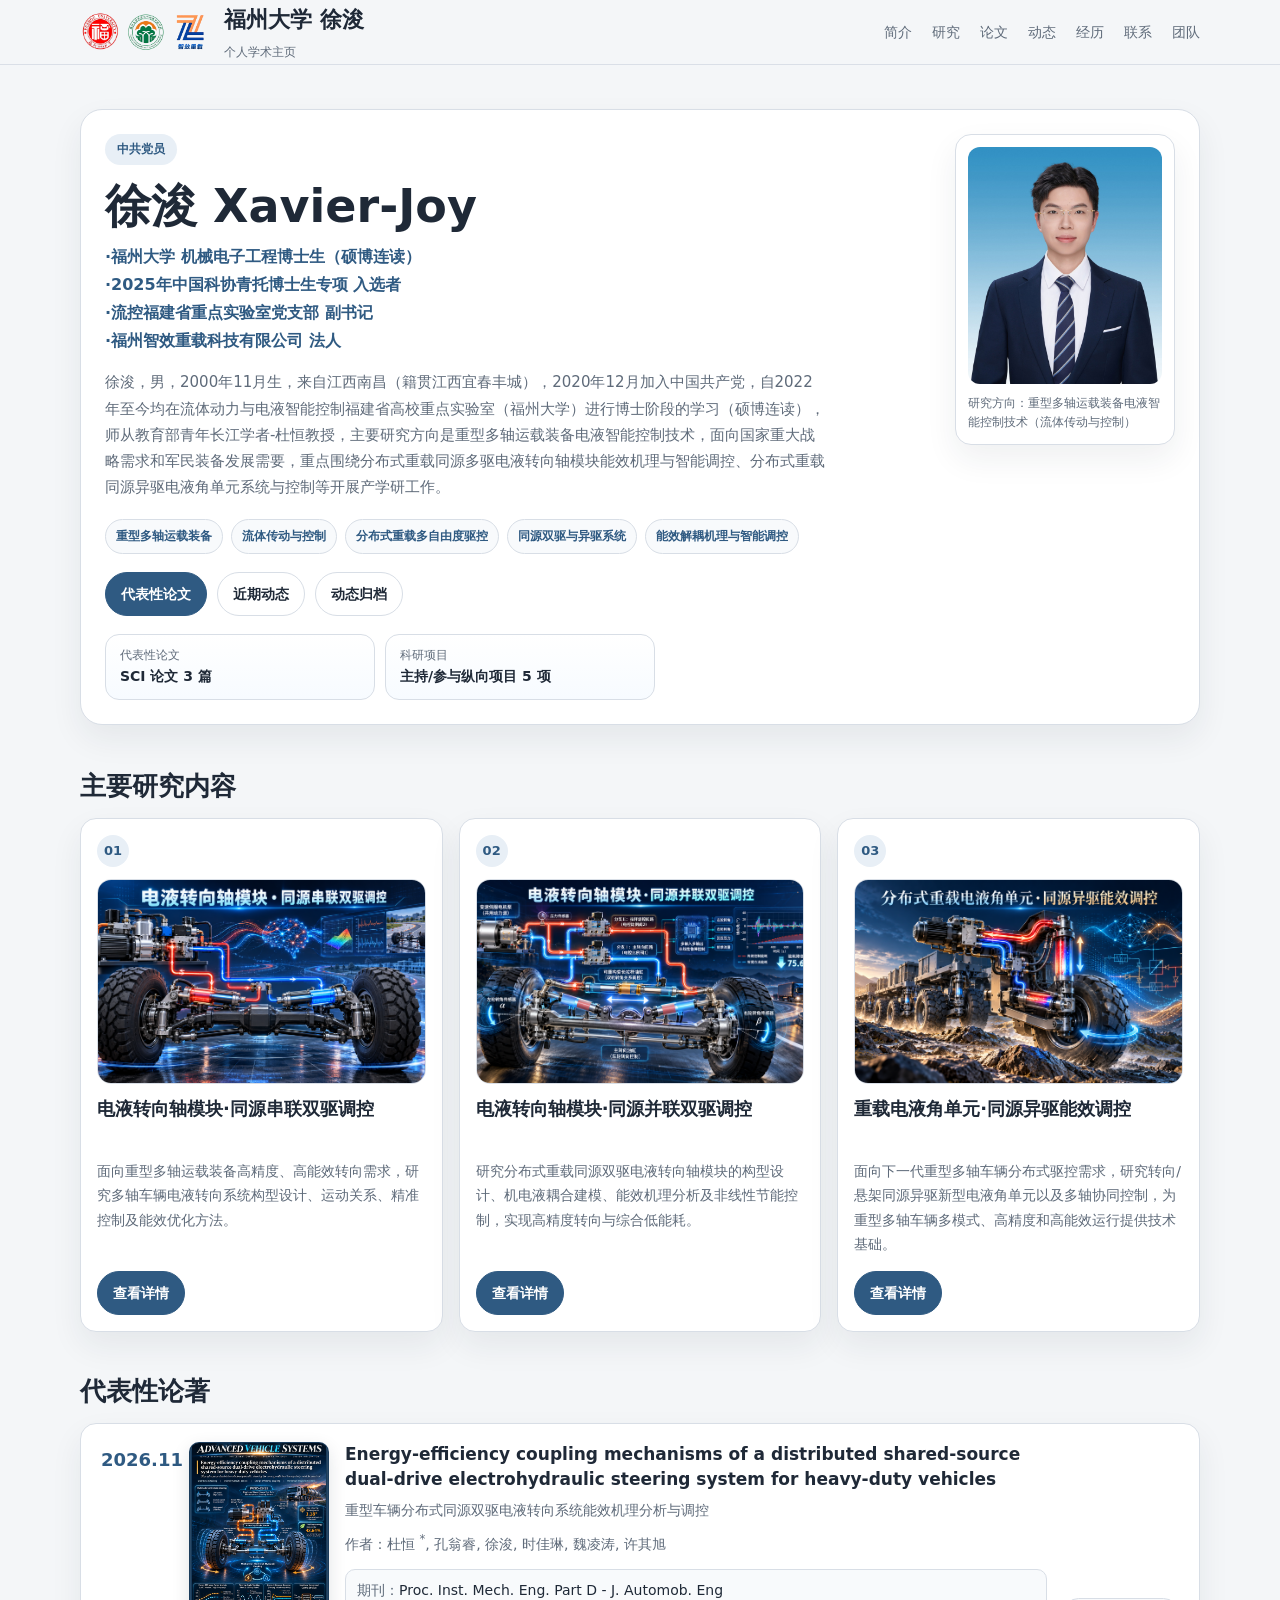
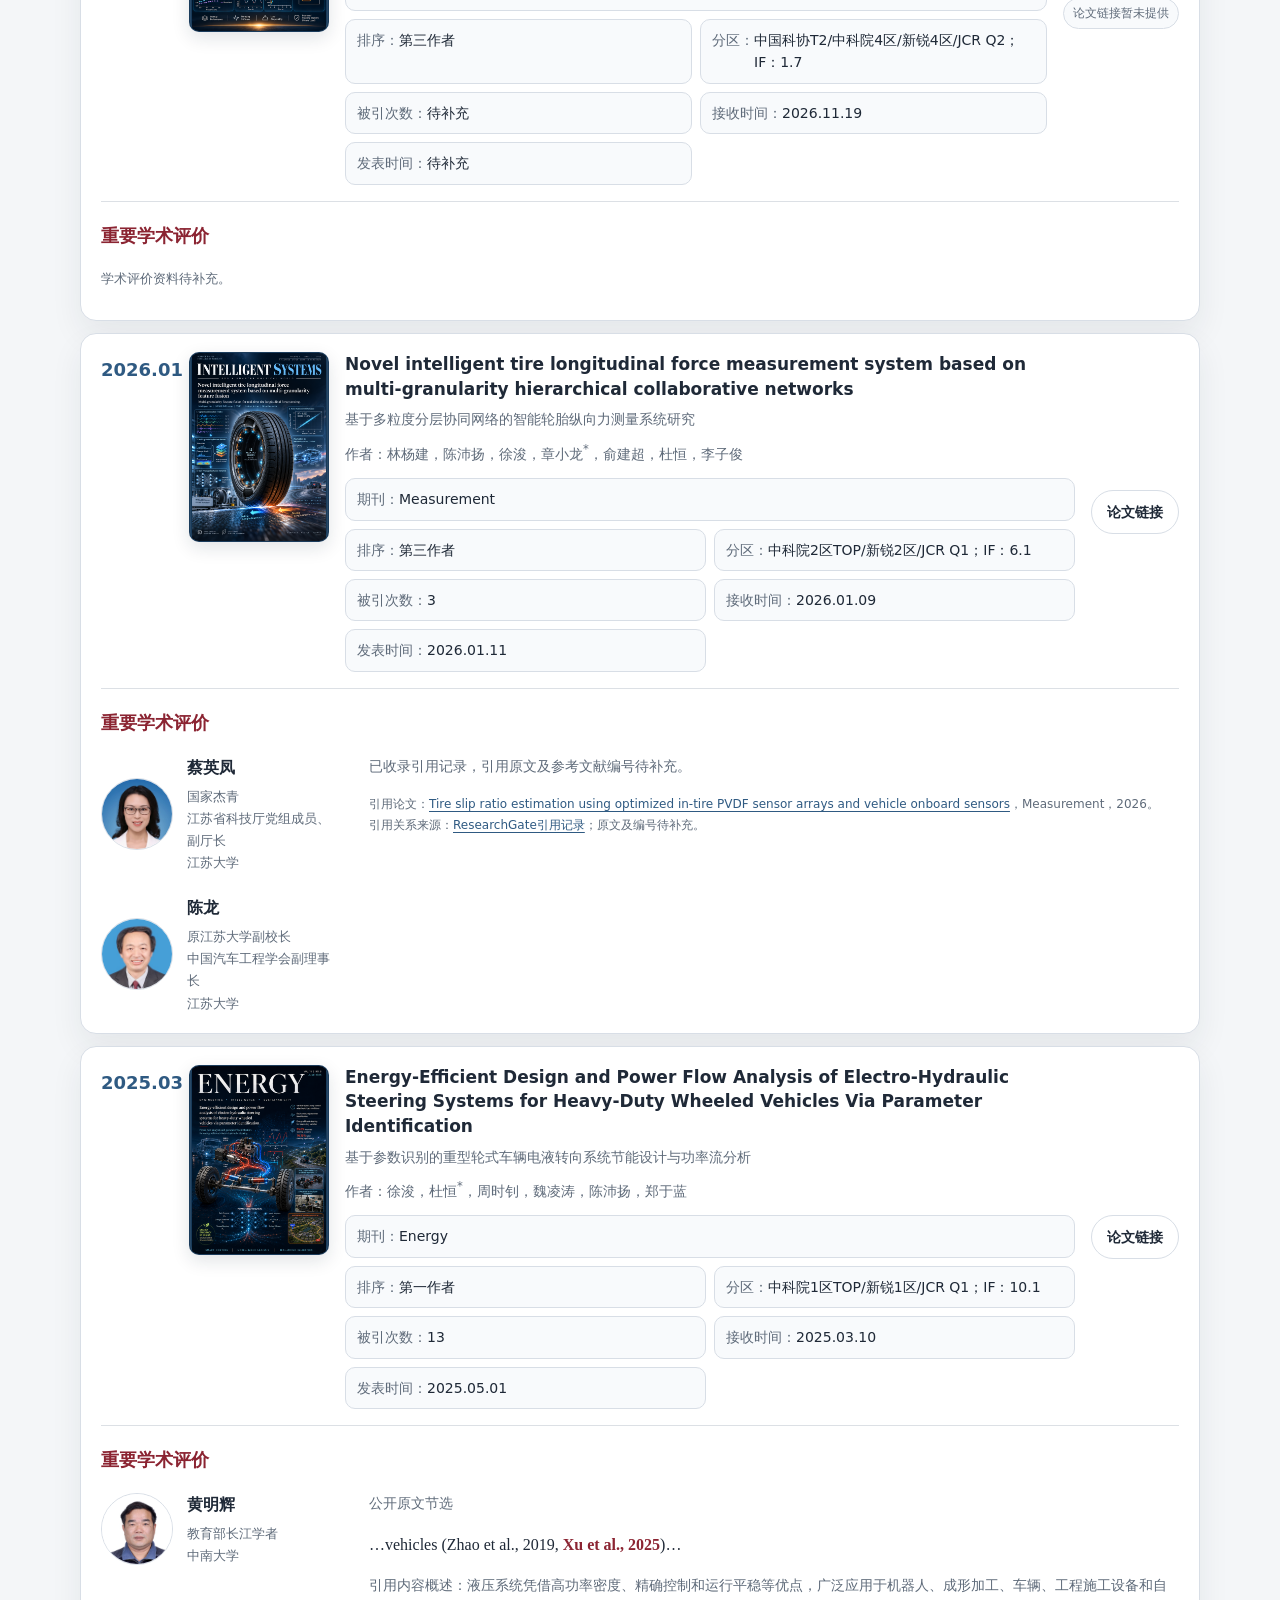
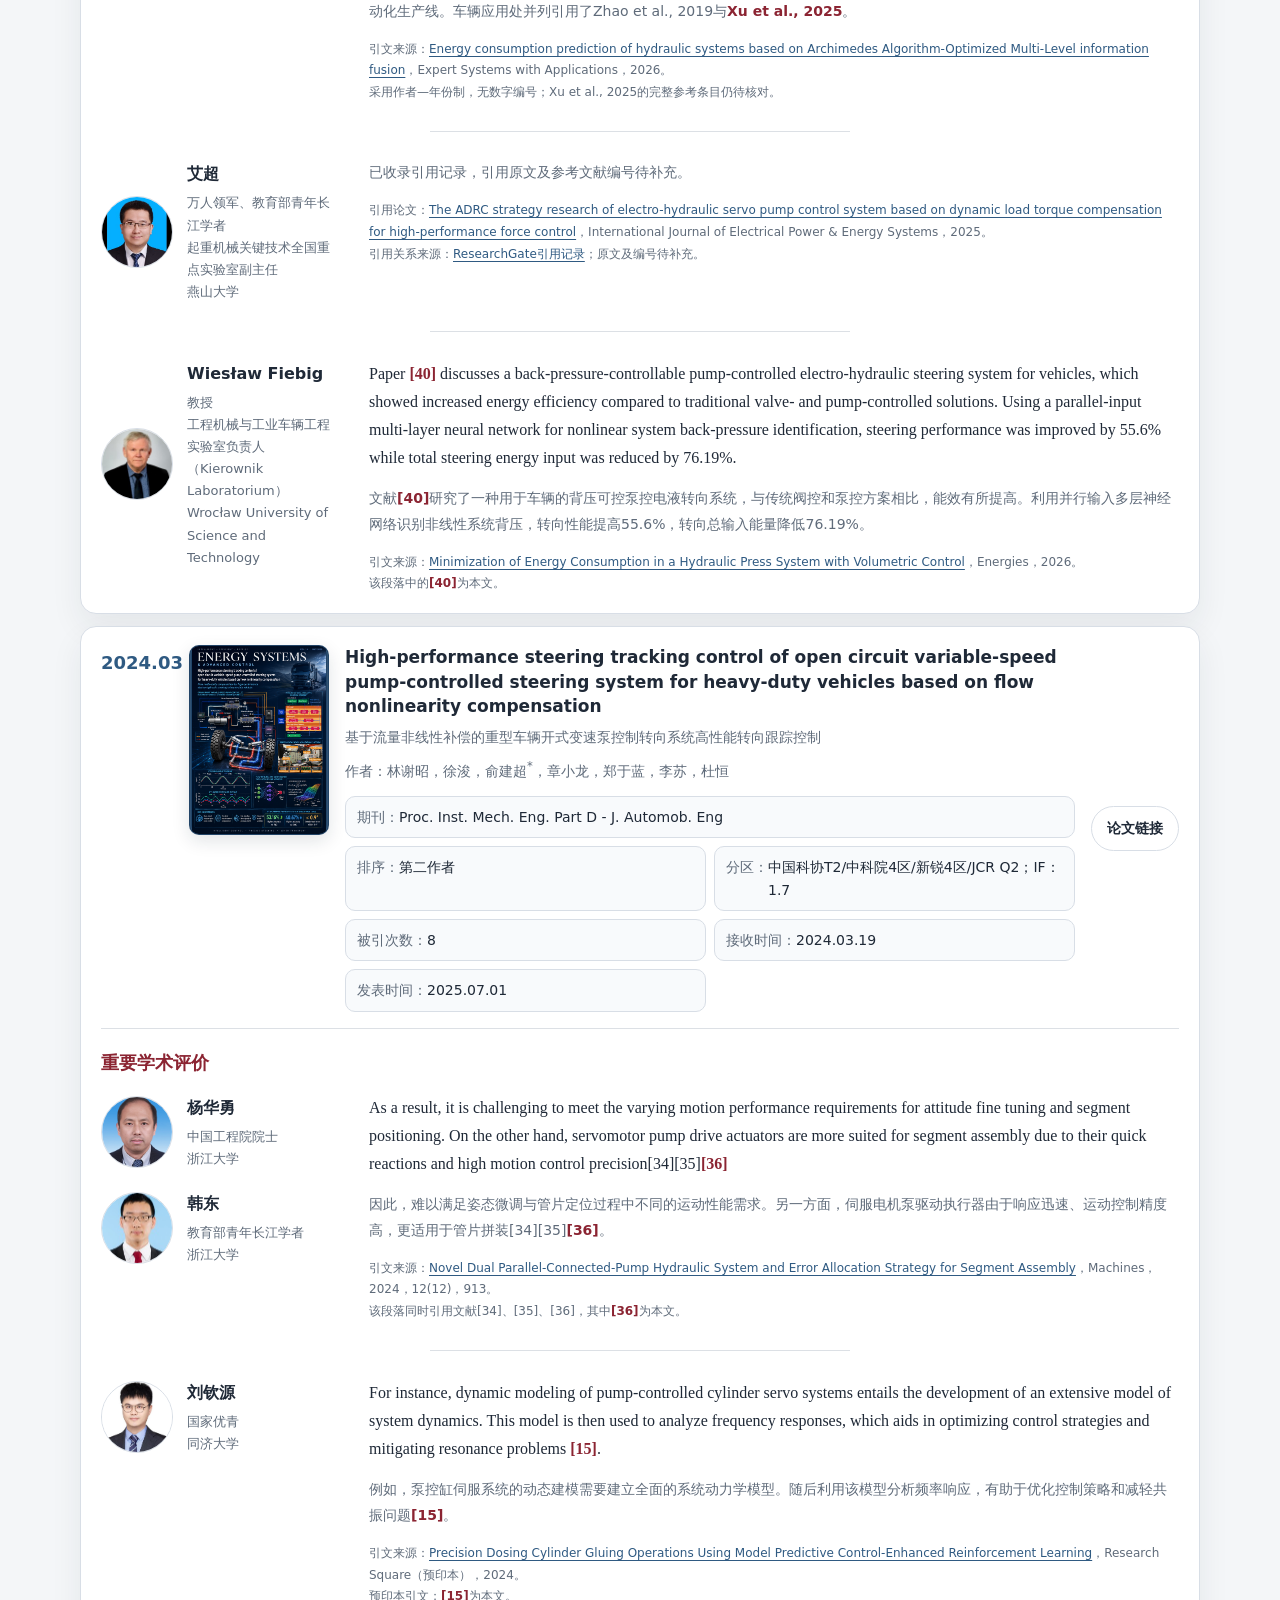
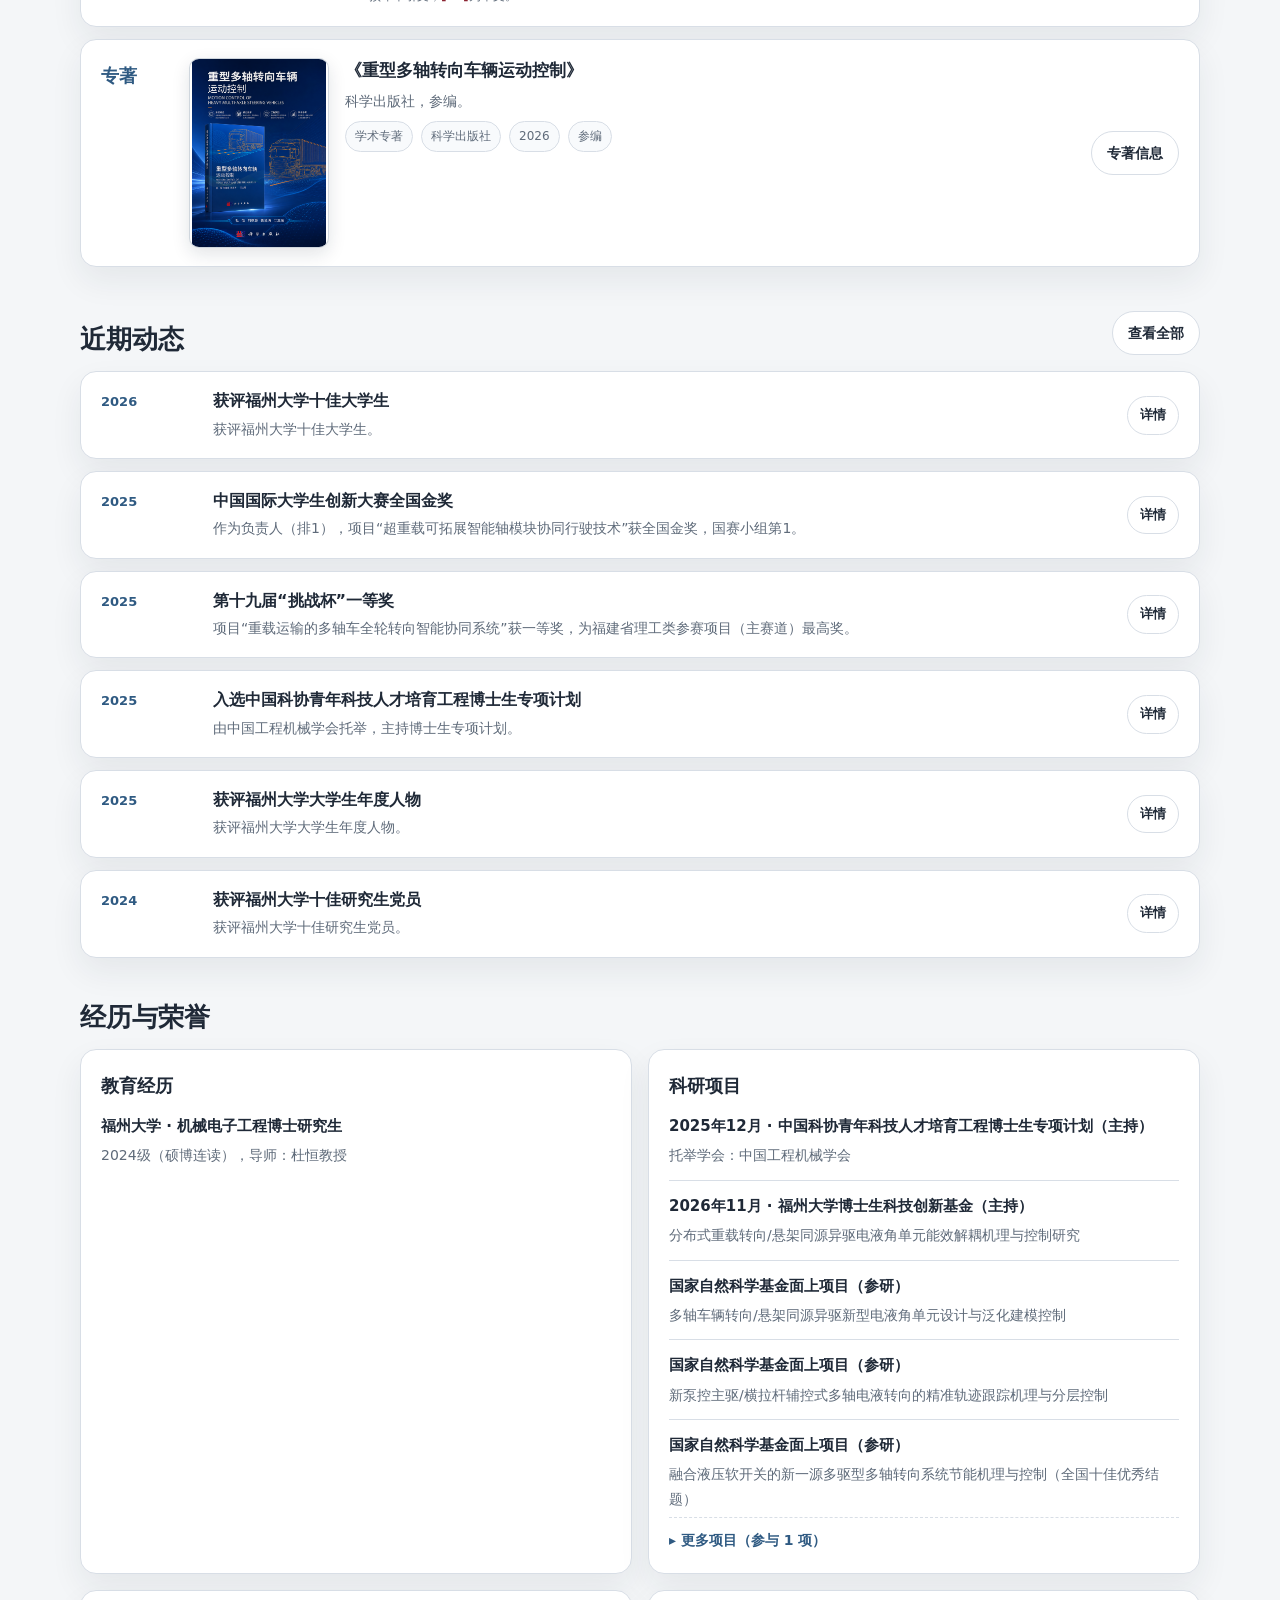
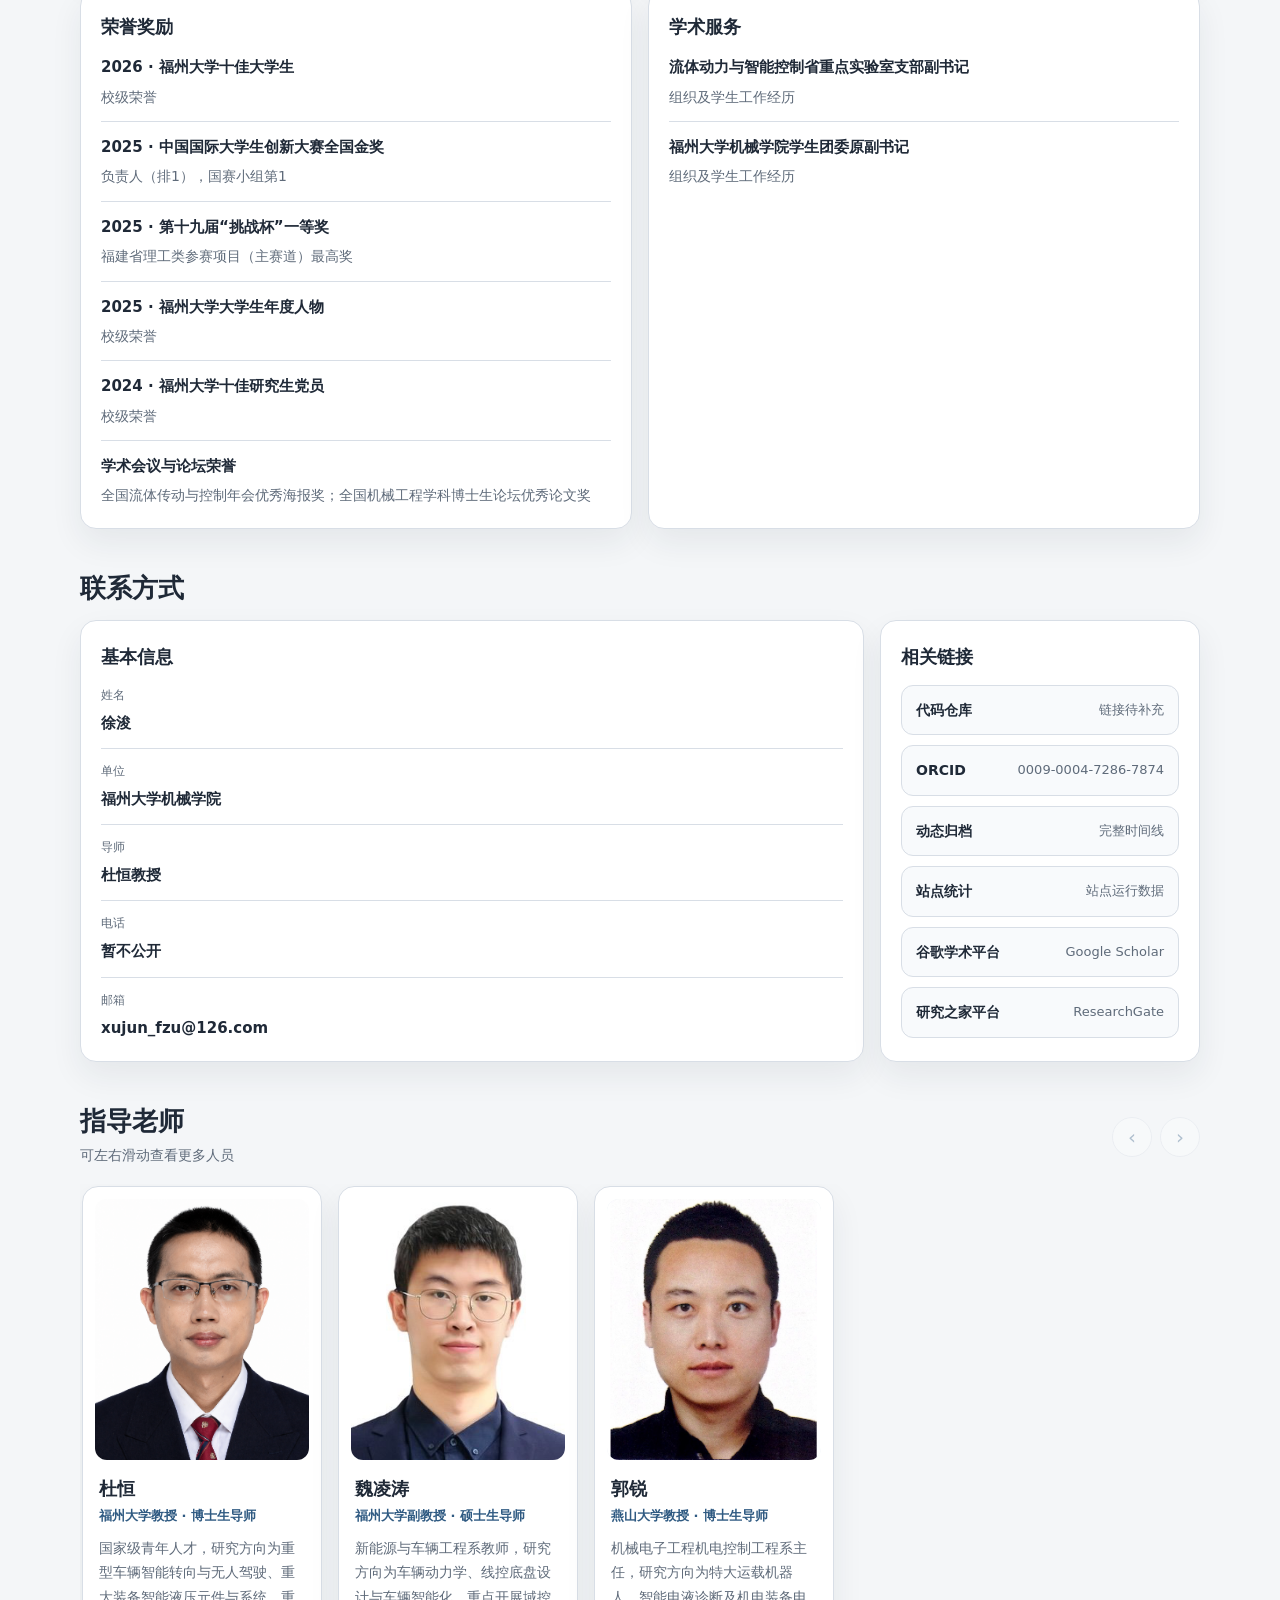
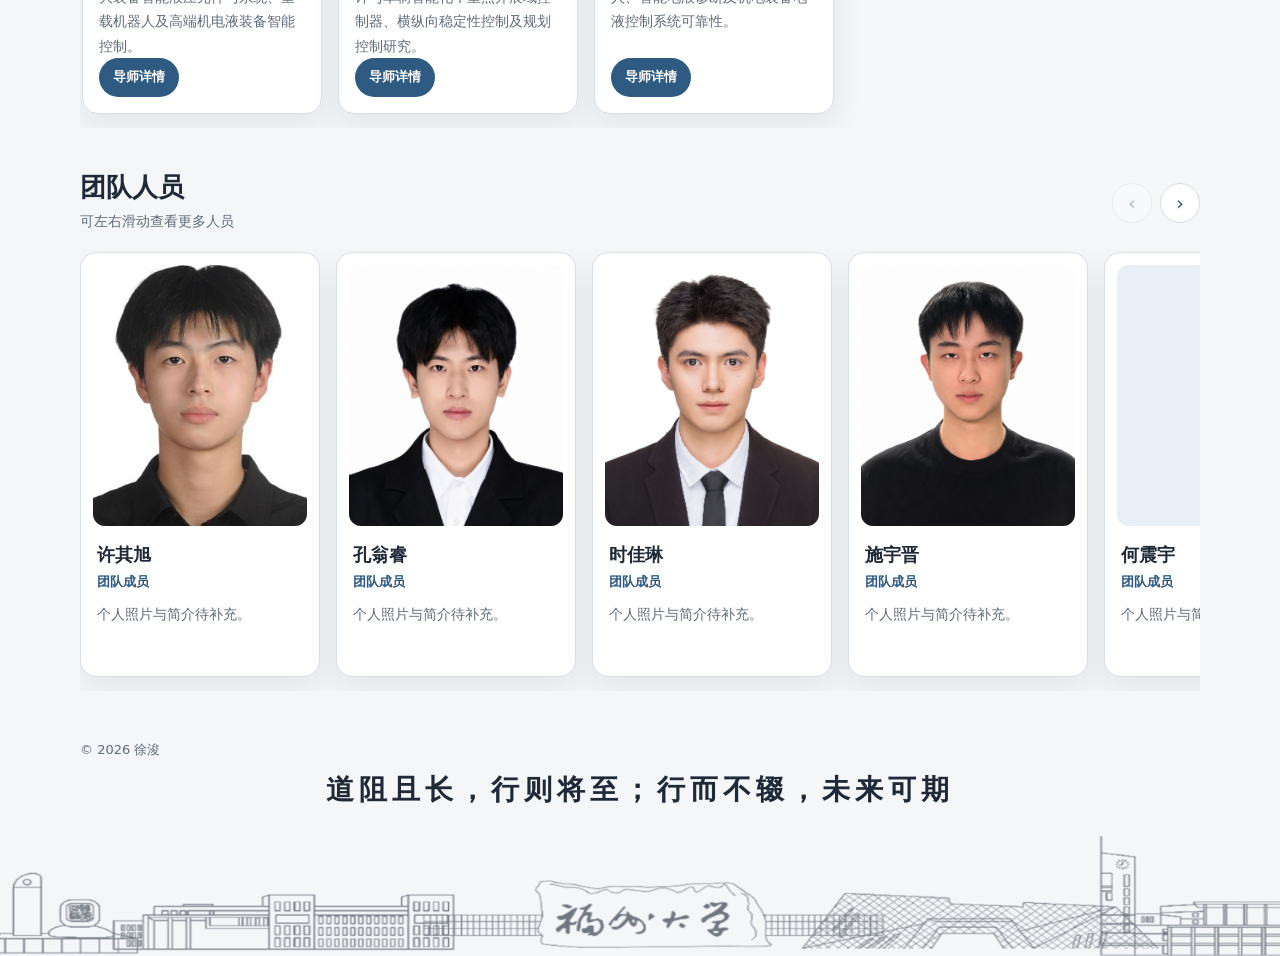
==== index.html @ 749a2feb "Add academic evaluations from selected citation workbook to publications" ====
<!DOCTYPE html>
<html lang="zh-CN">
<head>
    <meta charset="UTF-8">
    <meta name="viewport" content="width=device-width, initial-scale=1.0">
    <title>福州大学 徐浚 | 个人学术主页</title>
    <meta name="description" content="徐浚，福州大学机械学院机械电子工程专业2024级博士研究生，主要研究重型多轴运载装备电液智能控制技术。">
    <meta name="author" content="徐浚">
    <link rel="icon" href="favicon.svg" type="image/svg+xml">
    <link rel="preload" as="image" href="personal_data/portrait-20261029.jpg" type="image/jpeg">
    <style>
        :root {
            --bg: #f4f6f8;
            --surface: #ffffff;
            --surface-soft: #f8fafc;
            --ink: #1f2937;
            --muted: #5f6b7a;
            --line: #d8dee6;
            --accent: #2f5a82;
            --accent-soft: #e8eff6;
            --shadow: 0 14px 32px rgba(23, 38, 54, 0.07);
            --radius: 16px;
            --container: 1120px;
        }

        * {
            box-sizing: border-box;
        }

        html {
            scroll-behavior: smooth;
        }

        body {
            margin: 0;
            background: var(--bg);
            color: var(--ink);
            font-family: "Noto Sans SC", "PingFang SC", "Microsoft YaHei", system-ui, sans-serif;
            line-height: 1.75;
        }

        a {
            color: inherit;
            text-decoration: none;
        }

        img {
            display: block;
            max-width: 100%;
        }

        .container {
            width: min(var(--container), calc(100% - 40px));
            margin: 0 auto;
        }

        .site-header {
            position: sticky;
            top: 0;
            z-index: 20;
            background: rgba(244, 246, 248, 0.94);
            border-bottom: 1px solid rgba(216, 222, 230, 0.95);
            backdrop-filter: blur(10px);
        }

        .site-header-inner {
            display: flex;
            align-items: center;
            justify-content: space-between;
            gap: 16px;
            min-height: 64px;
        }

        .brand {
            display: flex;
            align-items: center;
            gap: 12px;
            flex-shrink: 0;
            min-width: 0;
        }

        .brand-logos {
            display: flex;
            align-items: center;
            gap: 6px;
            flex: 0 0 auto;
        }

        .brand-logo {
            width: 40px;
            height: 40px;
            object-fit: contain;
            flex: 0 0 auto;
            background: transparent;
        }

        .brand-logo-fzu {
            transform: scale(1.04);
        }

        .brand-logo-institute {
            transform: scale(1);
        }

        .brand-logo-zhixiao {
            transform: scale(1.045);
        }

        .brand-copy {
            display: flex;
            flex-direction: column;
            gap: 2px;
        }

        .brand-title {
            font-size: 22px;
            font-weight: 700;
            white-space: nowrap;
        }

        .brand-subtitle {
            font-size: 12px;
            color: var(--muted);
        }

        .nav {
            display: flex;
            align-items: center;
            gap: 20px;
            color: var(--muted);
            font-size: 14px;
        }

        .nav a {
            position: relative;
            padding: 6px 0;
        }

        .nav a::after {
            content: "";
            position: absolute;
            left: 0;
            right: 0;
            bottom: 0;
            height: 2px;
            background: var(--accent);
            transform: scaleX(0);
            transform-origin: left center;
            transition: transform 0.2s ease;
        }

        .nav a:hover,
        .nav a:focus-visible {
            color: var(--ink);
        }

        .nav a:hover::after,
        .nav a:focus-visible::after {
            transform: scaleX(1);
        }

        .nav-toggle {
            display: none;
            width: 40px;
            height: 40px;
            padding: 0;
            border: 1px solid var(--line);
            border-radius: 10px;
            background: var(--surface);
            cursor: pointer;
        }

        .nav-toggle span,
        .nav-toggle span::before,
        .nav-toggle span::after {
            display: block;
            width: 18px;
            height: 2px;
            margin: 0 auto;
            background: var(--accent);
            border-radius: 999px;
            content: "";
        }

        .nav-toggle span::before {
            transform: translateY(-6px);
        }

        .nav-toggle span::after {
            transform: translateY(4px);
        }

        .hero {
            padding: 44px 0 24px;
        }

        .hero-panel {
            display: grid;
            grid-template-columns: minmax(0, 1.55fr) 220px;
            gap: 20px;
            padding: 24px;
            background: var(--surface);
            border: 1px solid var(--line);
            border-radius: 22px;
            box-shadow: var(--shadow);
            align-items: start;
        }

        .hero-copy {
            min-width: 0;
        }

        .eyebrow {
            display: inline-flex;
            align-items: center;
            padding: 5px 12px;
            border-radius: 999px;
            background: var(--accent-soft);
            color: var(--accent);
            font-size: 12px;
            font-weight: 700;
            margin-bottom: 14px;
        }

        .hero h1 {
            margin: 0 0 10px;
            font-size: clamp(30px, 4.4vw, 46px);
            line-height: 1.18;
        }

        .hero-role {
            margin: 0 0 14px;
            color: var(--accent);
            font-size: 16px;
            font-weight: 600;
        }

        .hero-summary {
            margin: 0 0 18px;
            max-width: 720px;
            color: var(--muted);
            font-size: 15px;
        }

        .hero-tags {
            display: flex;
            flex-wrap: wrap;
            gap: 8px;
            margin-bottom: 18px;
        }

        .tag {
            display: inline-flex;
            align-items: center;
            padding: 6px 10px;
            border-radius: 999px;
            background: var(--surface-soft);
            border: 1px solid var(--line);
            color: var(--accent);
            font-size: 12px;
            font-weight: 600;
        }

        .hero-actions {
            display: flex;
            flex-wrap: wrap;
            gap: 10px;
        }

        .hero-facts {
            display: grid;
            grid-template-columns: repeat(3, minmax(0, 1fr));
            gap: 10px;
            margin-top: 18px;
        }

        .hero-fact {
            padding: 12px 14px;
            border-radius: 14px;
            border: 1px solid var(--line);
            background: linear-gradient(180deg, #ffffff, #f7fbff);
        }

        .hero-fact-label {
            color: var(--muted);
            font-size: 12px;
            line-height: 1.35;
        }

        .hero-fact-value {
            margin-top: 4px;
            color: var(--ink);
            font-size: 14px;
            font-weight: 700;
            line-height: 1.4;
        }

        .button {
            display: inline-flex;
            align-items: center;
            justify-content: center;
            min-height: 40px;
            padding: 9px 15px;
            border-radius: 999px;
            border: 1px solid var(--line);
            background: var(--surface);
            font-size: 14px;
            font-weight: 700;
            transition: 0.2s ease;
        }

        .button:hover,
        .button:focus-visible {
            transform: translateY(-1px);
            border-color: #b9c8d6;
        }

        .button-primary {
            background: var(--accent);
            border-color: var(--accent);
            color: #ffffff;
        }

        .button-primary:hover,
        .button-primary:focus-visible {
            background: #274d70;
            border-color: #274d70;
        }

        .hero-side {
            display: grid;
            gap: 12px;
            align-content: start;
            justify-items: stretch;
            max-width: 240px;
        }

        .portrait-card,
        .fact-card,
        .section-card,
        .pub-item,
        .news-item,
        .split-card,
        .contact-card {
            background: var(--surface);
            border: 1px solid var(--line);
            border-radius: var(--radius);
            box-shadow: var(--shadow);
        }

        .portrait-card {
            width: 100%;
            padding: 12px;
            justify-self: stretch;
        }

        .portrait-frame {
            overflow: hidden;
            border-radius: 12px;
            aspect-ratio: 1 / 1.22;
            background: #dee5ec;
        }

        .portrait-frame img {
            width: 100%;
            height: 100%;
            object-fit: cover;
        }

        .portrait-note {
            padding-top: 10px;
            color: var(--muted);
            font-size: 12px;
            line-height: 1.6;
        }

        section {
            padding: 22px 0;
            scroll-margin-top: 78px;
        }

        .section-head {
            display: flex;
            align-items: end;
            justify-content: space-between;
            gap: 16px;
            margin-bottom: 16px;
        }

        .section-title {
            margin: 0;
            font-size: 26px;
            line-height: 1.2;
        }

        .section-desc {
            margin: 0;
            max-width: 760px;
            color: var(--muted);
            font-size: 14px;
        }

        .research-grid {
            display: grid;
            grid-template-columns: repeat(3, minmax(0, 1fr));
            gap: 16px;
        }

        .section-card {
            display: grid;
            grid-template-rows: 32px auto auto 1fr auto;
            align-content: start;
            gap: 12px;
            padding: 16px;
        }

        .section-index {
            display: inline-flex;
            align-items: center;
            justify-content: center;
            width: 32px;
            height: 32px;
            margin-bottom: 0;
            border-radius: 999px;
            background: var(--accent-soft);
            color: var(--accent);
            font-size: 13px;
            font-weight: 700;
        }

        .section-visual {
            overflow: hidden;
            aspect-ratio: 16 / 10;
            border-radius: 14px;
            border: 1px solid var(--line);
            background: #dde8f1;
        }

        .section-visual img {
            width: 100%;
            height: 100%;
            object-fit: cover;
        }

        .section-card h3 {
            min-height: 2.8em;
            margin: 0;
            font-size: 18px;
            line-height: 1.4;
        }

        .section-card p {
            margin: 0;
            color: var(--muted);
            font-size: 14px;
        }

        .research-more {
            justify-self: start;
            margin-top: 2px;
        }

        .pub-list,
        .news-list {
            display: grid;
            gap: 12px;
        }

        .pub-item {
            display: grid;
            grid-template-columns: 72px 140px minmax(0, 1fr) auto;
            gap: 16px;
            padding: 18px 20px;
            align-items: start;
        }

        .pub-year {
            color: var(--accent);
            font-size: 18px;
            font-weight: 700;
            padding-top: 2px;
        }

        .pub-cover {
            position: relative;
            overflow: hidden;
            min-height: 176px;
            aspect-ratio: 560 / 760;
            border-radius: 10px;
            border: 1px solid rgba(40, 70, 102, 0.22);
            background: #0f2a40;
            box-shadow: inset 0 0 0 1px rgba(255, 255, 255, 0.08), 0 6px 18px rgba(13, 31, 47, 0.12);
        }

        .pub-cover img {
            width: 100%;
            height: 100%;
            object-fit: cover;
            display: block;
        }

        .pub-cover img.pub-poster {
            object-fit: contain;
        }

        .pub-cover-a {
            background: #183a59;
        }

        .pub-cover-b {
            background: #214468;
        }

        .pub-cover-c {
            background: #ffffff;
        }

        .pub-cover-c img {
            object-fit: contain;
        }

        .pub-main {
            min-width: 0;
        }

        .pub-cta {
            align-self: center;
            justify-self: end;
        }

        .pub-title {
            margin: 0 0 6px;
            font-size: 17px;
            line-height: 1.45;
        }

        .pub-text,
        .news-text {
            margin: 0;
            color: var(--muted);
            font-size: 14px;
        }


        .pub-authors {
            margin: 8px 0 0;
            color: var(--muted);
            font-size: 14px;
            line-height: 1.7;
            overflow-wrap: anywhere;
        }

        .pub-details {
            display: grid;
            grid-template-columns: repeat(2, minmax(0, 1fr));
            gap: 8px;
            margin: 12px 0 0;
        }

        .pub-detail {
            display: flex;
            align-items: baseline;
            min-width: 0;
            padding: 9px 11px;
            border: 1px solid var(--line);
            border-radius: 10px;
            background: var(--surface-soft);
            font-size: 14px;
            line-height: 1.6;
        }

        .pub-detail-journal {
            grid-column: 1 / -1;
        }

        .pub-detail dt {
            flex: 0 0 auto;
            color: var(--muted);
        }

        .pub-detail dd {
            min-width: 0;
            margin: 0;
            color: var(--ink);
            overflow-wrap: anywhere;
        }

        @media (max-width: 640px) {
            .pub-details {
                grid-template-columns: minmax(0, 1fr);
            }
        }

        .pub-evaluation {
            grid-column: 1 / -1;
            min-width: 0;
            padding-top: 20px;
            border-top: 1px solid #dce0e5;
        }

        .pub-evaluation h4 {
            margin: 0 0 18px;
            color: #8b2432;
            font-size: 18px;
            line-height: 1.5;
        }

        .pub-evaluation-body {
            display: grid;
            grid-template-columns: 240px minmax(0, 1fr);
            gap: 28px;
            align-items: start;
        }


        .evaluation-divider {
            width: min(420px, 65%);
            height: 0;
            margin: 28px auto;
            border: 0;
            border-top: 1px solid #dce0e5;
        }

        .evaluation-scholar > div {
            min-width: 0;
        }

        .evaluation-scholar-name {
            overflow-wrap: anywhere;
        }

        .evaluation-pending,
        .evaluation-excerpt-label {
            margin: 0 0 12px;
            color: var(--muted);
            font-size: 13px;
            line-height: 1.8;
        }

        .evaluation-scholars {
            display: grid;
            gap: 20px;
        }

        .evaluation-scholar {
            display: flex;
            align-items: center;
            gap: 14px;
            min-width: 0;
        }

        .evaluation-scholar img {
            flex: 0 0 72px;
            width: 72px;
            height: 72px;
            border: 1px solid var(--line);
            border-radius: 50%;
            object-fit: cover;
            object-position: center 25%;
        }

        .evaluation-scholar-name {
            display: block;
            margin-bottom: 4px;
            font-size: 16px;
        }

        .evaluation-scholar p {
            margin: 0;
            color: var(--muted);
            font-size: 13px;
            line-height: 1.7;
        }

        .evaluation-quote {
            min-width: 0;
            margin: 0;
        }

        .evaluation-quote p {
            margin: 0 0 14px;
            font-size: 14px;
            line-height: 1.85;
            overflow-wrap: anywhere;
        }

        .evaluation-quote .evaluation-english {
            font-family: Georgia, "Times New Roman", serif;
            font-size: 16px;
            line-height: 1.75;
        }

        .evaluation-quote .evaluation-chinese {
            color: var(--muted);
        }

        .evaluation-reference {
            color: #8b2432;
            font-weight: 700;
        }

        .evaluation-source {
            display: block;
            color: var(--muted);
            font-size: 12px;
            font-style: normal;
            line-height: 1.8;
            overflow-wrap: anywhere;
        }

        .evaluation-source a {
            color: var(--accent);
            text-decoration: underline;
            text-underline-offset: 3px;
        }

        @media (max-width: 768px) {
            .pub-evaluation-body {
                grid-template-columns: minmax(0, 1fr);
                gap: 24px;
            }
        }

        .pub-meta {
            margin-top: 8px;
            display: flex;
            flex-wrap: wrap;
            gap: 8px;
        }

        .meta-tag {
            display: inline-flex;
            align-items: center;
            padding: 4px 9px;
            border-radius: 999px;
            background: var(--surface-soft);
            border: 1px solid var(--line);
            color: var(--muted);
            font-size: 12px;
        }

        .news-item {
            display: grid;
            grid-template-columns: 96px minmax(0, 1fr) auto;
            gap: 16px;
            padding: 17px 20px;
            align-items: start;
        }

        .news-actions {
            display: flex;
            flex-wrap: wrap;
            gap: 8px;
            justify-self: end;
            align-self: center;
        }

        .news-date {
            color: var(--accent);
            font-size: 13px;
            font-weight: 700;
            padding-top: 2px;
        }

        .news-title {
            margin: 0 0 4px;
            font-size: 16px;
            line-height: 1.45;
        }

        .button-compact {
            min-height: 36px;
            padding: 7px 12px;
            font-size: 13px;
        }

        .split-grid {
            display: grid;
            grid-template-columns: repeat(2, minmax(0, 1fr));
            gap: 16px;
        }

        .split-card {
            padding: 20px;
        }

        .split-card h3 {
            margin: 0 0 12px;
            font-size: 18px;
        }

        .item-list {
            display: grid;
            gap: 12px;
        }

        .item {
            padding-top: 12px;
            border-top: 1px solid var(--line);
        }

        .item:first-child {
            padding-top: 0;
            border-top: none;
        }

        .item-title {
            margin-bottom: 4px;
            font-size: 15px;
            font-weight: 700;
        }

        .item-text {
            color: var(--muted);
            font-size: 14px;
        }

        .project-more {
            margin-top: 6px;
            padding-top: 10px;
            border-top: 1px dashed var(--line);
        }

        .project-more summary {
            cursor: pointer;
            color: var(--accent);
            font-weight: 700;
            font-size: 14px;
            list-style: none;
        }

        .project-more summary::-webkit-details-marker {
            display: none;
        }

        .project-more summary::before {
            content: "▸ ";
        }

        .project-more[open] summary::before {
            content: "▾ ";
        }

        .project-more .item-list {
            margin-top: 8px;
        }

        .contact-grid {
            display: grid;
            grid-template-columns: minmax(0, 1fr) 320px;
            gap: 16px;
        }

        .contact-card {
            padding: 20px;
        }

        .contact-card h3 {
            margin: 0 0 12px;
            font-size: 18px;
        }

        .contact-list {
            display: grid;
            gap: 12px;
        }

        .contact-item {
            padding-top: 12px;
            border-top: 1px solid var(--line);
        }

        .contact-item:first-child {
            padding-top: 0;
            border-top: none;
        }

        .contact-label {
            margin-bottom: 4px;
            color: var(--muted);
            font-size: 12px;
        }

        .contact-value {
            font-size: 15px;
            font-weight: 700;
            word-break: break-word;
        }

        .link-list {
            display: grid;
            gap: 10px;
        }

        .link-item {
            display: flex;
            align-items: center;
            justify-content: space-between;
            gap: 12px;
            padding: 12px 14px;
            border-radius: 12px;
            background: var(--surface-soft);
            border: 1px solid var(--line);
            font-size: 14px;
            font-weight: 700;
        }

        .link-item span {
            color: var(--muted);
            font-size: 13px;
            font-weight: 500;
        }

        .people-section-head {
            align-items: center;
        }

        .people-heading-copy {
            display: grid;
            gap: 6px;
        }

        .people-slider {
            position: relative;
        }

        .people-track {
            display: grid;
            grid-auto-flow: column;
            grid-auto-columns: 240px;
            gap: 16px;
            overflow-x: auto;
            padding: 2px 2px 14px;
            scroll-behavior: smooth;
            scroll-snap-type: x mandatory;
            scrollbar-width: thin;
            scrollbar-color: #9cb0c2 transparent;
            overscroll-behavior-inline: contain;
            cursor: grab;
        }

        .people-track:active {
            cursor: grabbing;
        }

        .people-track:focus-visible {
            outline: 3px solid rgba(47, 90, 130, 0.28);
            outline-offset: 4px;
            border-radius: var(--radius);
        }

        .people-track::-webkit-scrollbar {
            height: 8px;
        }

        .people-track::-webkit-scrollbar-track {
            background: transparent;
        }

        .people-track::-webkit-scrollbar-thumb {
            background: #9cb0c2;
            border-radius: 999px;
        }

        .person-card {
            overflow: hidden;
            scroll-snap-align: start;
            background: var(--surface);
            border: 1px solid var(--line);
            border-radius: var(--radius);
            box-shadow: var(--shadow);
        }

        .person-photo {
            overflow: hidden;
            margin: 12px 12px 0;
            aspect-ratio: 1 / 1.22;
            background: var(--accent-soft);
            border-radius: 12px;
        }

        .person-photo img {
            width: 100%;
            height: 100%;
            object-fit: cover;
            user-select: none;
            -webkit-user-drag: none;
        }

        .person-photo img.portrait-align-top {
            object-position: center top;
        }

        .person-content {
            min-height: 150px;
            padding: 16px;
        }

        .advisor-card {
            display: flex;
            flex-direction: column;
        }

        .advisor-card .person-photo {
            flex: 0 0 auto;
        }

        .advisor-card .person-content {
            display: flex;
            flex: 1;
            min-height: 230px;
            flex-direction: column;
        }

        .person-name {
            margin: 0 0 4px;
            font-size: 18px;
            line-height: 1.4;
        }

        .person-role {
            margin: 0 0 8px;
            color: var(--accent);
            font-size: 13px;
            font-weight: 700;
        }

        .person-intro {
            margin: 0;
            color: var(--muted);
            font-size: 14px;
        }

        .person-link {
            display: inline-flex;
            align-items: center;
            justify-content: center;
            align-self: flex-start;
            min-height: 38px;
            margin-top: auto;
            padding: 8px 14px;
            border-radius: 999px;
            background: var(--accent);
            color: #fff;
            font-size: 13px;
            font-weight: 700;
            text-decoration: none;
            transition: transform 0.2s ease, background 0.2s ease;
        }

        .person-link:hover,
        .person-link:focus-visible {
            background: #234868;
            transform: translateY(-1px);
        }

        .people-controls {
            display: flex;
            gap: 8px;
            flex: 0 0 auto;
        }

        .people-arrow {
            display: inline-grid;
            place-items: center;
            width: 40px;
            height: 40px;
            padding: 0;
            border: 1px solid var(--line);
            border-radius: 999px;
            background: var(--surface);
            color: var(--accent);
            font: inherit;
            font-size: 20px;
            line-height: 1;
            cursor: pointer;
            transition: 0.2s ease;
        }

        .people-arrow:hover:not(:disabled),
        .people-arrow:focus-visible:not(:disabled) {
            border-color: var(--accent);
            background: var(--accent-soft);
        }

        .people-arrow:disabled {
            opacity: 0.35;
            cursor: default;
        }

        .site-footer {
            overflow: hidden;
            padding: 26px 0 0;
            color: var(--muted);
            font-size: 13px;
        }

        .footer-meta {
            padding-bottom: 8px;
        }

        .footer-motto {
            margin: 0 auto clamp(14px, 2vw, 24px);
            color: var(--ink);
            font-family: "STKaiti", "KaiTi", "FangSong", "Songti SC", serif;
            font-size: clamp(18px, 2.2vw, 28px);
            font-weight: 600;
            line-height: 1.5;
            letter-spacing: 0.18em;
            text-align: center;
        }

        .footer-skyline {
            width: 100%;
            line-height: 0;
        }

        .footer-skyline-art {
            width: 120%;
            aspect-ratio: 4250 / 334;
            max-height: 220px;
            margin: 0 -10%;
            background: var(--ink);
            -webkit-mask: url("personal_data/fzu-campus-skyline-footer.png") center bottom / contain no-repeat;
            mask: url("personal_data/fzu-campus-skyline-footer.png") center bottom / contain no-repeat;
        }

        @media (max-width: 1024px) {
            .nav {
                gap: 8px;
                font-size: 12px;
            }

            .hero-panel,
            .contact-grid,
            .split-grid,
            .research-grid {
                grid-template-columns: 1fr;
            }
        }

        @media (max-width: 768px) {
            .container {
                width: min(var(--container), calc(100% - 28px));
            }

            .site-header-inner {
                min-height: 58px;
            }

            .brand {
                gap: 8px;
            }

            .brand-logos {
                gap: 4px;
            }

            .brand-logo {
                width: 28px;
                height: 28px;
            }

            .brand-title {
                font-size: 17px;
            }

            .brand-subtitle {
                font-size: 10px;
            }

            .nav-toggle {
                display: inline-grid;
                place-items: center;
            }

            .nav {
                position: absolute;
                top: calc(100% + 1px);
                left: 0;
                right: 0;
                display: grid;
                gap: 0;
                padding: 8px 14px 14px;
                background: rgba(244, 246, 248, 0.98);
                border-bottom: 1px solid var(--line);
                transform: translateY(-10px);
                opacity: 0;
                pointer-events: none;
                transition: 0.2s ease;
            }

            .nav.open {
                transform: translateY(0);
                opacity: 1;
                pointer-events: auto;
            }

            .nav a {
                padding: 12px 4px;
                border-bottom: 1px solid rgba(216, 222, 230, 0.9);
            }

            .nav a:last-child {
                border-bottom: none;
            }

            .hero {
                padding-top: 32px;
            }

            .hero-panel {
                padding: 18px;
            }

            .hero-facts {
                grid-template-columns: 1fr;
            }

            .hero-side {
                max-width: none;
            }

            .portrait-card {
                width: min(100%, 150px);
                justify-self: start;
            }

            .fact-card {
                width: 100%;
            }

            .section-title {
                font-size: 23px;
            }

            .pub-item,
            .news-item {
                grid-template-columns: 1fr;
                gap: 10px;
            }

            .pub-cover {
                min-height: 150px;
                max-width: 220px;
            }

            .pub-cta {
                justify-self: start;
            }

            .news-actions {
                justify-self: start;
            }

            .people-track {
                grid-auto-columns: 150px;
            }

            .people-section-head {
                align-items: end;
            }

            .site-footer {
                padding-top: 22px;
            }

            .footer-meta {
                padding-bottom: 8px;
                text-align: center;
            }

            .footer-motto {
                margin-bottom: 12px;
                padding: 0 8px;
                font-size: clamp(14px, 3.8vw, 18px);
                letter-spacing: 0.04em;
                white-space: nowrap;
            }

            .footer-skyline-art {
                width: 150%;
                margin: 0 -25%;
            }
        }
    </style>
</head>
<body>
    <header class="site-header">
        <div class="container site-header-inner">
            <div class="brand">
                <div class="brand-logos" aria-label="单位标识">
                    <img class="brand-logo brand-logo-fzu" src="personal_data/fuzhou-university-logo.webp" alt="福州大学校徽">
                    <img class="brand-logo brand-logo-institute" src="personal_data/hydraulic-institute-logo.webp" alt="福州大学液压与气动技术研究所标识">
                    <img class="brand-logo brand-logo-zhixiao" src="personal_data/zhixiao-heavy-load-logo.webp" alt="福州智效重载科技有限公司标识">
                </div>
                <div class="brand-copy">
                    <div class="brand-title">福州大学 徐浚</div>
                    <div class="brand-subtitle">个人学术主页</div>
                </div>
            </div>
            <button class="nav-toggle" id="navToggle" aria-label="打开导航">
                <span></span>
            </button>
            <nav class="nav" id="siteNav">
                <a href="#overview">简介</a>
                <a href="#research">研究</a>
                <a href="#publications">论文</a>
                <a href="#news">动态</a>
                <a href="#profile">经历</a>
                <a href="#contact">联系</a>
                <a href="#advisors">团队</a>
            </nav>
        </div>
    </header>

    <main>
        <section class="hero" id="overview">
            <div class="container">
                <div class="hero-panel">
                    <div class="hero-copy">
                        <div class="eyebrow">中共党员</div>
                        <h1>徐浚 Xavier-Joy</h1>
                        <!-- TODO: English name -->
                        <p class="hero-role">
                            ·福州大学 机械电子工程博士生（硕博连读）<br>
                            ·2025年中国科协青托博士生专项 入选者<br>
                            ·流控福建省重点实验室党支部 副书记<br>
                            ·福州智效重载科技有限公司 法人
                        </p>
                        <p class="hero-summary">
                            徐浚，男，2000年11月生，来自江西南昌（籍贯江西宜春丰城），2020年12月加入中国共产党，自2022年至今均在流体动力与电液智能控制福建省高校重点实验室（福州大学）进行博士阶段的学习（硕博连读），师从教育部青年长江学者-杜恒教授，主要研究方向是重型多轴运载装备电液智能控制技术，面向国家重大战略需求和军民装备发展需要，重点围绕分布式重载同源多驱电液转向轴模块能效机理与智能调控、分布式重载同源异驱电液角单元系统与控制等开展产学研工作。
                        </p>
                        <div class="hero-tags">
                            <span class="tag">重型多轴运载装备</span>
                            <span class="tag">流体传动与控制</span>
                            <span class="tag">分布式重载多自由度驱控</span>
                            <span class="tag">同源双驱与异驱系统</span>
                            <span class="tag">能效解耦机理与智能调控</span>
                        </div>
                        <div class="hero-actions">
                            <a class="button button-primary" href="#publications">代表性论文</a>
                            <a class="button" href="#news">近期动态</a>
                            <a class="button" href="html/news.html">动态归档</a>
                        </div>
                        <div class="hero-facts">
                            <div class="hero-fact">
                                <div class="hero-fact-label">代表性论文</div>
                                <div class="hero-fact-value">SCI 论文 3 篇</div>
                            </div>
                            <div class="hero-fact">
                                <div class="hero-fact-label">科研项目</div>
                                <div class="hero-fact-value">主持/参与纵向项目 5 项</div>
                            </div>
                        </div>
                    </div>

                    <aside class="hero-side">
                        <div class="portrait-card">
                            <div class="portrait-frame">
                                <img src="personal_data/portrait-20261029.jpg" alt="徐浚个人照片" width="1600" height="1600" decoding="async" fetchpriority="high">
                            </div>
                            <div class="portrait-note">研究方向：重型多轴运载装备电液智能控制技术（流体传动与控制）</div>
                        </div>
                    </aside>
                </div>
            </div>
        </section>

        <section id="research">
            <div class="container">
                <div class="section-head">
                    <div>
                        <h2 class="section-title">主要研究内容</h2>
                    </div>
                </div>

                <div class="research-grid">
                    <article class="section-card">
                        <div class="section-index">01</div>
                        <div class="section-visual">
                            <img src="personal_data/research-01-series-dual-drive-cover.png" alt="电液转向轴模块同源串联双驱调控学术封面" width="1672" height="941" loading="lazy" decoding="async" fetchpriority="low">
                        </div>
                        <h3>电液转向轴模块·同源串联双驱调控</h3>
                        <p>面向重型多轴运载装备高精度、高能效转向需求，研究多轴车辆电液转向系统构型设计、运动关系、精准控制及能效优化方法。</p>
                        <a class="button button-primary research-more" href="html/research_sub/series-dual-drive.html">查看详情</a>
                    </article>

                    <article class="section-card">
                        <div class="section-index">02</div>
                        <div class="section-visual">
                            <img src="personal_data/research-02-parallel-dual-drive-cover.png" alt="电液转向轴模块同源并联双驱调控学术封面" width="1681" height="936" loading="lazy" decoding="async" fetchpriority="low">
                        </div>
                        <h3>电液转向轴模块·同源并联双驱调控</h3>
                        <p>研究分布式重载同源双驱电液转向轴模块的构型设计、机电液耦合建模、能效机理分析及非线性节能控制，实现高精度转向与综合低能耗。</p>
                        <a class="button button-primary research-more" href="html/research_sub/parallel-dual-drive.html">查看详情</a>
                    </article>

                    <article class="section-card">
                        <div class="section-index">03</div>
                        <div class="section-visual">
                            <img src="personal_data/research-03-corner-unit-cover.png" alt="分布式重载电液角单元同源异驱能效调控概念封面" width="1672" height="941" loading="lazy" decoding="async" fetchpriority="low">
                        </div>
                        <h3>重载电液角单元·同源异驱能效调控</h3>
                        <p>面向下一代重型多轴车辆分布式驱控需求，研究转向/悬架同源异驱新型电液角单元以及多轴协同控制，为重型多轴车辆多模式、高精度和高能效运行提供技术基础。</p>
                        <a class="button button-primary research-more" href="html/research_sub/corner-unit.html">查看详情</a>
                    </article>
                </div>
            </div>
        </section>

        <section id="publications">
            <div class="container">
                <div class="section-head">
                    <div>
                        <h2 class="section-title">代表性论著</h2>
                    </div>
                </div>

                <div class="pub-list">
<article class="pub-item">
                        <div class="pub-year">2026.11</div>
                        <div class="pub-cover pub-cover-a">
                            <img class="pub-poster" src="personal_data/publication-energy-efficiency-coupling-cover.png" alt="重载车辆分布式同源双驱电液转向系统能效耦合机理论文主题海报" width="1055" height="1491" loading="lazy" decoding="async" fetchpriority="low">
                        </div>
                        <div class="pub-main">
                            <h3 class="pub-title">Energy-efficiency coupling mechanisms of a distributed shared-source dual-drive electrohydraulic steering system for heavy-duty vehicles</h3>
                            <p class="pub-text">重型车辆分布式同源双驱电液转向系统能效机理分析与调控</p>
                            <p class="pub-authors">作者：杜恒 <sup>*</sup>, 孔翁睿, 徐浚, 时佳琳, 魏凌涛, 许其旭</p>
                            <dl class="pub-details" aria-label="论文信息">
                                <div class="pub-detail pub-detail-journal"><dt>期刊：</dt><dd>Proc. Inst. Mech. Eng. Part D - J. Automob. Eng</dd></div>
                                <div class="pub-detail"><dt>排序：</dt><dd>第三作者</dd></div>
                                <div class="pub-detail"><dt>分区：</dt><dd>中国科协T2/中科院4区/新锐4区/JCR Q2；IF：1.7</dd></div>
                                <div class="pub-detail"><dt>被引次数：</dt><dd>待补充</dd></div>
                                <div class="pub-detail"><dt>接收时间：</dt><dd>2026.11.19</dd></div>
                                <div class="pub-detail"><dt>发表时间：</dt><dd>待补充</dd></div>
                            </dl>
                        </div>
                        <span class="pub-cta meta-tag">论文链接暂未提供</span>
<aside class="pub-evaluation" aria-labelledby="coupling-evaluation-title"><h4 id="coupling-evaluation-title">重要学术评价</h4>
<p class="evaluation-pending">学术评价资料待补充。</p>
</aside>
                    </article>

<article class="pub-item">
                        <div class="pub-year">2026.01</div>
                        <div class="pub-cover pub-cover-a">
                            <img class="pub-poster" src="personal_data/publication-measurement-2026-cover.png" alt="Measurement 2026智能轮胎纵向力测量论文主题海报" width="1055" height="1491" loading="lazy" decoding="async" fetchpriority="low">
                        </div>
                        <div class="pub-main">
                            <h3 class="pub-title">Novel intelligent tire longitudinal force measurement system based on multi-granularity hierarchical collaborative networks</h3>
                            <p class="pub-text">基于多粒度分层协同网络的智能轮胎纵向力测量系统研究</p>
                            <p class="pub-authors">作者：林杨建，陈沛扬，徐浚，章小龙<sup>*</sup>，俞建超，杜恒，李子俊</p>
                            <dl class="pub-details" aria-label="论文信息">
                                <div class="pub-detail pub-detail-journal"><dt>期刊：</dt><dd>Measurement</dd></div>
                                <div class="pub-detail"><dt>排序：</dt><dd>第三作者</dd></div>
                                <div class="pub-detail"><dt>分区：</dt><dd>中科院2区TOP/新锐2区/JCR Q1；IF：6.1</dd></div>
                                <div class="pub-detail"><dt>被引次数：</dt><dd>3</dd></div>
                                <div class="pub-detail"><dt>接收时间：</dt><dd>2026.01.09</dd></div>
                                <div class="pub-detail"><dt>发表时间：</dt><dd>2026.01.11</dd></div>
                            </dl>
                        </div>
                        <a class="button pub-cta" href="https://www.sciencedirect.com/science/article/abs/pii/S0263224126001247" target="_blank" rel="noopener noreferrer" aria-label="查看Measurement论文（新窗口打开）">论文链接</a>
<aside class="pub-evaluation" aria-labelledby="tire-evaluation-title"><h4 id="tire-evaluation-title">重要学术评价</h4>
<div class="pub-evaluation-body evaluation-entry" data-citation-id="A1">
  <div class="evaluation-scholars" aria-label="引用论文作者"><div class="evaluation-scholar">
    <img src="personal_data/evaluation-cai-yingfeng.jpg" alt="蔡英凤" width="72" height="72" loading="lazy" decoding="async">
    <div><strong class="evaluation-scholar-name">蔡英凤</strong><p>国家杰青<br>江苏省科技厅党组成员、副厅长<br>江苏大学</p></div>
</div>
<div class="evaluation-scholar">
    <img src="personal_data/evaluation-chen-long.jpg" alt="陈龙" width="72" height="72" loading="lazy" decoding="async">
    <div><strong class="evaluation-scholar-name">陈龙</strong><p>原江苏大学副校长<br>中国汽车工程学会副理事长<br>江苏大学</p></div>
</div></div>
  <div class="evaluation-quote">
    <p class="evaluation-chinese evaluation-pending">已收录引用记录，引用原文及参考文献编号待补充。</p>
    <cite class="evaluation-source">引用论文：<a href="https://doi.org/10.1016/j.measurement.2026.123219" target="_blank" rel="noopener noreferrer">Tire slip ratio estimation using optimized in-tire PVDF sensor arrays and vehicle onboard sensors</a>，Measurement，2026。<br>引用关系来源：<a href="https://www.researchgate.net/publication/399669002_Novel_intelligent_tire_longitudinal_force_measurement_system_based_on_multi-granularity_hierarchical_collaborative_networks" target="_blank" rel="noopener noreferrer">ResearchGate引用记录</a>；原文及编号待补充。</cite>
  </div>
</div>
</aside>
                    </article>

<article class="pub-item">
                        <div class="pub-year">2025.03</div>
                        <div class="pub-cover pub-cover-a">
                            <img class="pub-poster" src="personal_data/publication-energy-2025-cover.png" alt="Energy 2025论文主题海报" width="1055" height="1491" loading="lazy" decoding="async" fetchpriority="low">
                        </div>
                        <div class="pub-main">
                            <h3 class="pub-title">Energy-Efficient Design and Power Flow Analysis of Electro-Hydraulic Steering Systems for Heavy-Duty Wheeled Vehicles Via Parameter Identification</h3>
                            <p class="pub-text">基于参数识别的重型轮式车辆电液转向系统节能设计与功率流分析</p>
                            <p class="pub-authors">作者：徐浚，杜恒<sup>*</sup>，周时钊，魏凌涛，陈沛扬，郑于蓝</p>
                            <dl class="pub-details" aria-label="论文信息">
                                <div class="pub-detail pub-detail-journal"><dt>期刊：</dt><dd>Energy</dd></div>
                                <div class="pub-detail"><dt>排序：</dt><dd>第一作者</dd></div>
                                <div class="pub-detail"><dt>分区：</dt><dd>中科院1区TOP/新锐1区/JCR Q1；IF：10.1</dd></div>
                                <div class="pub-detail"><dt>被引次数：</dt><dd>13</dd></div>
                                <div class="pub-detail"><dt>接收时间：</dt><dd>2025.03.10</dd></div>
                                <div class="pub-detail"><dt>发表时间：</dt><dd>2025.05.01</dd></div>
                            </dl>
                        </div>
                        <a class="button pub-cta" href="https://www.sciencedirect.com/science/article/pii/S0360544225012046" target="_blank" rel="noopener noreferrer" aria-label="查看Energy论文（新窗口打开）">论文链接</a>
<aside class="pub-evaluation" aria-labelledby="energy-evaluation-title"><h4 id="energy-evaluation-title">重要学术评价</h4>
<div class="pub-evaluation-body evaluation-entry" data-citation-id="B6">
  <div class="evaluation-scholars" aria-label="引用论文作者"><div class="evaluation-scholar">
    <img src="personal_data/evaluation-huang-minghui.jpg" alt="黄明辉" width="72" height="72" loading="lazy" decoding="async">
    <div><strong class="evaluation-scholar-name">黄明辉</strong><p>教育部长江学者<br>中南大学</p></div>
</div></div>
  <blockquote class="evaluation-quote" cite="https://doi.org/10.1016/j.eswa.2026.132810">
    <p class="evaluation-excerpt-label">公开原文节选</p><p class="evaluation-english" lang="en">…vehicles (Zhao et al., 2019, <span class="evaluation-reference">Xu et al., 2025</span>)…</p>
  <p class="evaluation-chinese" lang="zh-CN">引用内容概述：液压系统凭借高功率密度、精确控制和运行平稳等优点，广泛应用于机器人、成形加工、车辆、工程施工设备和自动化生产线。车辆应用处并列引用了Zhao et al., 2019与<span class="evaluation-reference">Xu et al., 2025</span>。</p>
    <cite class="evaluation-source">引文来源：<a href="https://doi.org/10.1016/j.eswa.2026.132810" target="_blank" rel="noopener noreferrer">Energy consumption prediction of hydraulic systems based on Archimedes Algorithm-Optimized Multi-Level information fusion</a>，Expert Systems with Applications，2026。<br>采用作者—年份制，无数字编号；Xu et al., 2025的完整参考条目仍待核对。</cite>
  </blockquote>
</div>
<hr class="evaluation-divider" aria-hidden="true">
<div class="pub-evaluation-body evaluation-entry" data-citation-id="B10">
  <div class="evaluation-scholars" aria-label="引用论文作者"><div class="evaluation-scholar">
    <img src="personal_data/evaluation-ai-chao.jpg" alt="艾超" width="72" height="72" loading="lazy" decoding="async">
    <div><strong class="evaluation-scholar-name">艾超</strong><p>万人领军、教育部青年长江学者<br>起重机械关键技术全国重点实验室副主任<br>燕山大学</p></div>
</div></div>
  <div class="evaluation-quote">
    <p class="evaluation-chinese evaluation-pending">已收录引用记录，引用原文及参考文献编号待补充。</p>
    <cite class="evaluation-source">引用论文：<a href="https://doi.org/10.1016/j.ijepes.2025.110991" target="_blank" rel="noopener noreferrer">The ADRC strategy research of electro-hydraulic servo pump control system based on dynamic load torque compensation for high-performance force control</a>，International Journal of Electrical Power &amp; Energy Systems，2025。<br>引用关系来源：<a href="https://www.researchgate.net/publication/389793702_Energy-Efficient_Design_and_Power_Flow_Analysis_of_Electro-Hydraulic_Steering_Systems_for_Heavy-Duty_Wheeled_Vehicles_via_Parameter_Identification" target="_blank" rel="noopener noreferrer">ResearchGate引用记录</a>；原文及编号待补充。</cite>
  </div>
</div>
<hr class="evaluation-divider" aria-hidden="true">
<div class="pub-evaluation-body evaluation-entry" data-citation-id="B1">
  <div class="evaluation-scholars" aria-label="引用论文作者"><div class="evaluation-scholar">
    <img src="personal_data/evaluation-wieslaw-fiebig.jpg" alt="Wiesław Fiebig" width="72" height="72" loading="lazy" decoding="async">
    <div><strong class="evaluation-scholar-name">Wiesław Fiebig</strong><p>教授<br>工程机械与工业车辆工程实验室负责人（Kierownik Laboratorium）<br>Wrocław University of Science and Technology</p></div>
</div></div>
  <blockquote class="evaluation-quote" cite="https://www.mdpi.com/1996-1073/19/21/5040">
    <p class="evaluation-english" lang="en">Paper <span class="evaluation-reference">[40]</span> discusses a back-pressure-controllable pump-controlled electro-hydraulic steering system for vehicles, which showed increased energy efficiency compared to traditional valve- and pump-controlled solutions. Using a parallel-input multi-layer neural network for nonlinear system back-pressure identification, steering performance was improved by 55.6% while total steering energy input was reduced by 76.19%.</p><p class="evaluation-chinese" lang="zh-CN">文献<span class="evaluation-reference">[40]</span>研究了一种用于车辆的背压可控泵控电液转向系统，与传统阀控和泵控方案相比，能效有所提高。利用并行输入多层神经网络识别非线性系统背压，转向性能提高55.6%，转向总输入能量降低76.19%。</p>
    <cite class="evaluation-source">引文来源：<a href="https://www.mdpi.com/1996-1073/19/21/5040" target="_blank" rel="noopener noreferrer">Minimization of Energy Consumption in a Hydraulic Press System with Volumetric Control</a>，Energies，2026。<br>该段落中的<span class="evaluation-reference">[40]</span>为本文。</cite>
  </blockquote>
</div>
</aside>
                    </article>

<article class="pub-item">
                        <div class="pub-year">2024.03</div>
                        <div class="pub-cover pub-cover-b">
                            <img class="pub-poster" src="personal_data/publication-steering-control-2025-cover.png" alt="重型车辆泵控转向系统论文主题海报" width="1055" height="1491" loading="lazy" decoding="async" fetchpriority="low">
                        </div>
                        <div class="pub-main">
                            <h3 class="pub-title">High-performance steering tracking control of open circuit variable-speed pump-controlled steering system for heavy-duty vehicles based on flow nonlinearity compensation</h3>
                            <p class="pub-text">基于流量非线性补偿的重型车辆开式变速泵控制转向系统高性能转向跟踪控制</p>
                            <p class="pub-authors">作者：林谢昭，徐浚，俞建超<sup>*</sup>，章小龙，郑于蓝，李苏，杜恒</p>
                            <dl class="pub-details" aria-label="论文信息">
                                <div class="pub-detail pub-detail-journal"><dt>期刊：</dt><dd>Proc. Inst. Mech. Eng. Part D - J. Automob. Eng</dd></div>
                                <div class="pub-detail"><dt>排序：</dt><dd>第二作者</dd></div>
                                <div class="pub-detail"><dt>分区：</dt><dd>中国科协T2/中科院4区/新锐4区/JCR Q2；IF：1.7</dd></div>
                                <div class="pub-detail"><dt>被引次数：</dt><dd>8</dd></div>
                                <div class="pub-detail"><dt>接收时间：</dt><dd>2024.03.19</dd></div>
                                <div class="pub-detail"><dt>发表时间：</dt><dd>2025.07.01</dd></div>
                            </dl>
                        </div>
                        <a class="button pub-cta" href="https://journals.sagepub.com/doi/10.1177/09544070241245176" target="_blank" rel="noopener noreferrer" aria-label="查看Journal of Automobile Engineering论文（新窗口打开）">论文链接</a>
<aside class="pub-evaluation" aria-labelledby="steering-evaluation-title"><h4 id="steering-evaluation-title">重要学术评价</h4>
<div class="pub-evaluation-body evaluation-entry" data-citation-id="C3">
                                <div class="evaluation-scholars" aria-label="引用论文作者">
                                    <div class="evaluation-scholar">
                                        <img src="personal_data/evaluation-yang-huayong.png" alt="杨华勇" width="72" height="72" loading="lazy" decoding="async">
                                        <div>
                                            <strong class="evaluation-scholar-name">杨华勇</strong>
                                            <p>中国工程院院士<br>浙江大学</p>
                                        </div>
                                    </div>
                                    <div class="evaluation-scholar">
                                        <img src="personal_data/evaluation-han-dong.jpg" alt="韩东" width="72" height="72" loading="lazy" decoding="async">
                                        <div>
                                            <strong class="evaluation-scholar-name">韩东</strong>
                                            <p>教育部青年长江学者<br>浙江大学</p>
                                        </div>
                                    </div>
                                </div>
                                <blockquote class="evaluation-quote" cite="https://www.mdpi.com/2075-1702/12/12/913">
                                    <p class="evaluation-english" lang="en">As a result, it is challenging to meet the varying motion performance requirements for attitude fine tuning and segment positioning. On the other hand, servomotor pump drive actuators are more suited for segment assembly due to their quick reactions and high motion control precision[34][35]<span class="evaluation-reference">[36]</span></p>
                                    <p class="evaluation-chinese" lang="zh-CN">因此，难以满足姿态微调与管片定位过程中不同的运动性能需求。另一方面，伺服电机泵驱动执行器由于响应迅速、运动控制精度高，更适用于管片拼装[34][35]<span class="evaluation-reference">[36]</span>。</p>
                                    <cite class="evaluation-source">引文来源：<a href="https://www.mdpi.com/2075-1702/12/12/913" target="_blank" rel="noopener noreferrer">Novel Dual Parallel-Connected-Pump Hydraulic System and Error Allocation Strategy for Segment Assembly</a>，Machines，2024，12(12)，913。<br>该段落同时引用文献[34]、[35]、[36]，其中<span class="evaluation-reference">[36]</span>为本文。</cite>
                                </blockquote>
                            </div>
<hr class="evaluation-divider" aria-hidden="true">
<div class="pub-evaluation-body evaluation-entry" data-citation-id="C4">
  <div class="evaluation-scholars" aria-label="引用论文作者"><div class="evaluation-scholar">
    <img src="personal_data/evaluation-liu-qinyuan.jpg" alt="刘钦源" width="72" height="72" loading="lazy" decoding="async">
    <div><strong class="evaluation-scholar-name">刘钦源</strong><p>国家优青<br>同济大学</p></div>
</div></div>
  <blockquote class="evaluation-quote" cite="https://www.researchsquare.com/article/rs-4935820/v1">
    <p class="evaluation-english" lang="en">For instance, dynamic modeling of pump-controlled cylinder servo systems entails the development of an extensive model of system dynamics. This model is then used to analyze frequency responses, which aids in optimizing control strategies and mitigating resonance problems <span class="evaluation-reference">[15]</span>.</p><p class="evaluation-chinese" lang="zh-CN">例如，泵控缸伺服系统的动态建模需要建立全面的系统动力学模型。随后利用该模型分析频率响应，有助于优化控制策略和减轻共振问题<span class="evaluation-reference">[15]</span>。</p>
    <cite class="evaluation-source">引文来源：<a href="https://www.researchsquare.com/article/rs-4935820/v1" target="_blank" rel="noopener noreferrer">Precision Dosing Cylinder Gluing Operations Using Model Predictive Control-Enhanced Reinforcement Learning</a>，Research Square（预印本），2024。<br>预印本引文；<span class="evaluation-reference">[15]</span>为本文。</cite>
  </blockquote>
</div>
</aside>
                    </article>

                    <article class="pub-item">
                        <div class="pub-year">专著</div>
                        <div class="pub-cover pub-cover-c">
                            <img class="pub-poster" src="personal_data/book-heavy-multi-axle-steering-poster.png" alt="重型多轴转向车辆运动控制专著主题海报" width="1055" height="1491" loading="lazy" decoding="async" fetchpriority="low">
                        </div>
                        <div class="pub-main">
                            <h3 class="pub-title">《重型多轴转向车辆运动控制》</h3>
                            <p class="pub-text">科学出版社，参编。</p>
                            <div class="pub-meta">
                                <span class="meta-tag">学术专著</span>
                                <span class="meta-tag">科学出版社</span>
                                <span class="meta-tag">2026</span>
                                <span class="meta-tag">参编</span>
                            </div>
                        </div>
                        <a class="button pub-cta" href="https://www.ecsponline.com/goods.php?id=233534" target="_blank" rel="noopener noreferrer" aria-label="查看重型多轴转向车辆运动控制专著信息（新窗口打开）">专著信息</a>
                    </article>
                </div>
            </div>
        </section>

        <section id="news">
            <div class="container">
                <div class="section-head">
                    <div>
                        <h2 class="section-title">近期动态</h2>
                    </div>
                    <a class="button" href="html/news.html">查看全部</a>
                </div>

                <div class="news-list">
                    <article class="news-item">
                        <div class="news-date">2026</div>
                        <div>
                            <h3 class="news-title">获评福州大学十佳大学生</h3>
                            <p class="news-text">获评福州大学十佳大学生。</p>
                        </div>
                        <div class="news-actions"><a class="button button-compact" href="html/news_sub/top_student_2026.html">详情</a></div>
                    </article>

                    <article class="news-item">
                        <div class="news-date">2025</div>
                        <div>
                            <h3 class="news-title">中国国际大学生创新大赛全国金奖</h3>
                            <p class="news-text">作为负责人（排1），项目“超重载可拓展智能轴模块协同行驶技术”获全国金奖，国赛小组第1。</p>
                        </div>
                        <div class="news-actions"><a class="button button-compact" href="html/news_sub/innovation_gold_2025.html">详情</a></div>
                    </article>

                    <article class="news-item">
                        <div class="news-date">2025</div>
                        <div>
                            <h3 class="news-title">第十九届“挑战杯”一等奖</h3>
                            <p class="news-text">项目“重载运输的多轴车全轮转向智能协同系统”获一等奖，为福建省理工类参赛项目（主赛道）最高奖。</p>
                        </div>
                        <div class="news-actions"><a class="button button-compact" href="html/news_sub/challenge_cup_2025.html">详情</a></div>
                    </article>

                    <article class="news-item">
                        <div class="news-date">2025</div>
                        <div>
                            <h3 class="news-title">入选中国科协青年科技人才培育工程博士生专项计划</h3>
                            <p class="news-text">由中国工程机械学会托举，主持博士生专项计划。</p>
                        </div>
                        <div class="news-actions"><a class="button button-compact" href="html/news_sub/young_talent_2025.html">详情</a></div>
                    </article>

                    <article class="news-item">
                        <div class="news-date">2025</div>
                        <div>
                            <h3 class="news-title">获评福州大学大学生年度人物</h3>
                            <p class="news-text">获评福州大学大学生年度人物。</p>
                        </div>
                        <div class="news-actions"><a class="button button-compact" href="html/news_sub/annual_student_2025.html">详情</a></div>
                    </article>

                    <article class="news-item">
                        <div class="news-date">2024</div>
                        <div>
                            <h3 class="news-title">获评福州大学十佳研究生党员</h3>
                            <p class="news-text">获评福州大学十佳研究生党员。</p>
                        </div>
                        <div class="news-actions"><a class="button button-compact" href="html/news_sub/graduate_party_member_2024.html">详情</a></div>
                    </article>
                </div>
            </div>
        </section>

        <section id="profile">
            <div class="container">
                <div class="section-head">
                    <div>
                        <h2 class="section-title">经历与荣誉</h2>
                    </div>
                </div>

                <div class="split-grid">
                    <article class="split-card">
                        <h3>教育经历</h3>
                        <div class="item-list">
                            <div class="item">
                                <div class="item-title">福州大学 · 机械电子工程博士研究生</div>
                                <div class="item-text">2024级（硕博连读），导师：杜恒教授</div>
                            </div>
                            <!-- TODO: 本科、硕士教育经历及准确起止时间 -->
                        </div>
                    </article>

                    <article class="split-card">
                        <h3>科研项目</h3>
                        <div class="item-list">
                            <div class="item">
                                <div class="item-title">2025年12月 · 中国科协青年科技人才培育工程博士生专项计划（主持）</div>
                                <div class="item-text">托举学会：中国工程机械学会</div>
                            </div>
                            <div class="item">
                                <div class="item-title">2026年11月 · 福州大学博士生科技创新基金（主持）</div>
                                <div class="item-text">分布式重载转向/悬架同源异驱电液角单元能效解耦机理与控制研究</div>
                            </div>
                            <div class="item">
                                <div class="item-title">国家自然科学基金面上项目（参研）</div>
                                <div class="item-text">多轴车辆转向/悬架同源异驱新型电液角单元设计与泛化建模控制</div>
                            </div>
                            <div class="item">
                                <div class="item-title">国家自然科学基金面上项目（参研）</div>
                                <div class="item-text">新泵控主驱/横拉杆辅控式多轴电液转向的精准轨迹跟踪机理与分层控制</div>
                            </div>
                            <div class="item">
                                <div class="item-title">国家自然科学基金面上项目（参研）</div>
                                <div class="item-text">融合液压软开关的新一源多驱型多轴转向系统节能机理与控制（全国十佳优秀结题）</div>
                            </div>
                        </div>
                        <details class="project-more">
                            <summary>更多项目（参与 1 项）</summary>
                            <div class="item-list">
                                <div class="item">
                                    <div class="item-title">福建省杰青项目（参研，结题）</div>
                                    <div class="item-text">实现多轴转向一源多驱系统优良能效与动态特性的新原理和新方法</div>
                                </div>
                            </div>
                        </details>
                    </article>

                    <article class="split-card">
                        <h3>荣誉奖励</h3>
                        <div class="item-list">
                            <div class="item">
                                <div class="item-title">2026 · 福州大学十佳大学生</div>
                                <div class="item-text">校级荣誉</div>
                            </div>
                            <div class="item">
                                <div class="item-title">2025 · 中国国际大学生创新大赛全国金奖</div>
                                <div class="item-text">负责人（排1），国赛小组第1</div>
                            </div>
                            <div class="item">
                                <div class="item-title">2025 · 第十九届“挑战杯”一等奖</div>
                                <div class="item-text">福建省理工类参赛项目（主赛道）最高奖</div>
                            </div>
                            <div class="item">
                                <div class="item-title">2025 · 福州大学大学生年度人物</div>
                                <div class="item-text">校级荣誉</div>
                            </div>
                            <div class="item">
                                <div class="item-title">2024 · 福州大学十佳研究生党员</div>
                                <div class="item-text">校级荣誉</div>
                            </div>
                            <div class="item">
                                <div class="item-title">学术会议与论坛荣誉</div>
                                <div class="item-text">全国流体传动与控制年会优秀海报奖；全国机械工程学科博士生论坛优秀论文奖</div>
                            </div>
                        </div>
                    </article>

                    <article class="split-card">
                        <h3>学术服务</h3>
                        <div class="item-list">
                            <div class="item">
                                <div class="item-title">流体动力与智能控制省重点实验室支部副书记</div>
                                <div class="item-text">组织及学生工作经历</div>
                            </div>
                            <div class="item">
                                <div class="item-title">福州大学机械学院学生团委原副书记</div>
                                <div class="item-text">组织及学生工作经历</div>
                            </div>
                        </div>
                    </article>
                </div>
            </div>
        </section>

        <section id="contact">
            <div class="container">
                <div class="section-head">
                    <div>
                        <h2 class="section-title">联系方式</h2>
                    </div>
                </div>

                <div class="contact-grid">
                    <article class="contact-card">
                        <h3>基本信息</h3>
                        <div class="contact-list">
                            <div class="contact-item">
                                <div class="contact-label">姓名</div>
                                <div class="contact-value">徐浚</div>
                            </div>
                            <div class="contact-item">
                                <div class="contact-label">单位</div>
                                <div class="contact-value">福州大学机械学院</div>
                            </div>
                            <div class="contact-item">
                                <div class="contact-label">导师</div>
                                <div class="contact-value">杜恒教授</div>
                            </div>
                            <div class="contact-item">
                                <div class="contact-label">电话</div>
                                <!-- TODO: Confirm whether to publish phone number -->
                                <div class="contact-value">暂不公开</div>
                            </div>
                            <div class="contact-item">
                                <div class="contact-label">邮箱</div>
                                <div class="contact-value"><a href="mailto:xujun_fzu@126.com">xujun_fzu@126.com</a></div>
                            </div>
                        </div>
                    </article>

                    <article class="contact-card">
                        <h3>相关链接</h3>
                        <div class="link-list">
                            <!-- TODO: GitHub URL -->
                            <div class="link-item">
                                代码仓库
                                <span>链接待补充</span>
                            </div>
                            <a class="link-item" href="https://orcid.org/0009-0004-7286-7874" target="_blank" rel="noopener noreferrer">
                                ORCID
                                <span>0009-0004-7286-7874</span>
                            </a>
                            <a class="link-item" href="html/news.html">
                                动态归档
                                <span>完整时间线</span>
                            </a>
                            <a class="link-item" href="html/stats.html">
                                站点统计
                                <span>站点运行数据</span>
                            </a>
                            <a class="link-item" href="https://scholar.google.com/citations?hl=zh-CN&amp;user=yvkBtS8AAAAJ&amp;view_op=list_works&amp;gmla=AKCpqFywMUffw8xG1fZyqmGI-X6ansnMcGqq_-qfeXvlhIMXl7chMWaMCqBZvQQBIVzCQY6U9327h0tcYP_5LuOKNOJEAdYZxYh2Dk6OfAaX6wMJMOKzyWSHOA361BY_C09B" target="_blank" rel="noopener noreferrer">
                                谷歌学术平台
                                <span>Google Scholar</span>
                            </a>
                            <a class="link-item" href="https://www.researchgate.net/profile/Jun-Xu-169?ev=hdr_xprf" target="_blank" rel="noopener noreferrer">
                                研究之家平台
                                <span>ResearchGate</span>
                            </a>
                        </div>
                    </article>
                </div>
            </div>
        </section>

        <section id="advisors">
            <div class="container">
                <div class="section-head people-section-head">
                    <div class="people-heading-copy">
                        <h2 class="section-title">指导老师</h2>
                        <p class="section-desc">可左右滑动查看更多人员</p>
                    </div>
                    <div class="people-controls" aria-label="指导老师列表翻页">
                        <button class="people-arrow" type="button" data-carousel-button data-target="advisorTrack" data-direction="-1" aria-label="向左查看指导老师">‹</button>
                        <button class="people-arrow" type="button" data-carousel-button data-target="advisorTrack" data-direction="1" aria-label="向右查看指导老师">›</button>
                    </div>
                </div>
                <div class="people-slider">
                    <div class="people-track" id="advisorTrack" tabindex="0" aria-label="指导老师列表，可横向滑动">
                        <article class="person-card advisor-card">
                            <div class="person-photo"><img src="personal_data/advisor-du-heng.png" alt="杜恒" width="1086" height="1448" loading="lazy" decoding="async"></div>
                            <div class="person-content">
                                <h3 class="person-name">杜恒</h3>
                                <p class="person-role">福州大学教授 · 博士生导师</p>
                                <p class="person-intro">国家级青年人才，研究方向为重型车辆智能转向与无人驾驶、重大装备智能液压元件与系统、重载机器人及高端机电液装备智能控制。</p>
                                <a class="person-link" href="https://jxxy.fzu.edu.cn/info/1391/11651.htm" target="_blank" rel="noopener noreferrer">导师详情</a>
                            </div>
                        </article>
                        <article class="person-card advisor-card">
                            <div class="person-photo"><img src="personal_data/advisor-wei-lingtao.png" alt="魏凌涛" width="294" height="412" loading="lazy" decoding="async"></div>
                            <div class="person-content">
                                <h3 class="person-name">魏凌涛</h3>
                                <p class="person-role">福州大学副教授 · 硕士生导师</p>
                                <p class="person-intro">新能源与车辆工程系教师，研究方向为车辆动力学、线控底盘设计与车辆智能化，重点开展域控制器、横纵向稳定性控制及规划控制研究。</p>
                                <a class="person-link" href="https://jxxy.fzu.edu.cn/info/1400/11794.htm" target="_blank" rel="noopener noreferrer">导师详情</a>
                            </div>
                        </article>
                        <article class="person-card advisor-card">
                            <div class="person-photo"><img class="portrait-align-top" src="personal_data/advisor-guo-rui.png?v=20261016" alt="郭锐" width="244" height="298" loading="lazy" decoding="async"></div>
                            <div class="person-content">
                                <h3 class="person-name">郭锐</h3>
                                <p class="person-role">燕山大学教授 · 博士生导师</p>
                                <p class="person-intro">机械电子工程机电控制工程系主任，研究方向为特大运载机器人、智能电液诊断及机电装备电液控制系统可靠性。</p>
                                <a class="person-link" href="https://web.ysu.edu.cn/GR/zh_CN/index.htm" target="_blank" rel="noopener noreferrer">导师详情</a>
                            </div>
                        </article>
                    </div>
                </div>
            </div>
        </section>

        <section id="team">
            <div class="container">
                <div class="section-head people-section-head">
                    <div class="people-heading-copy">
                        <h2 class="section-title">团队人员</h2>
                        <p class="section-desc">可左右滑动查看更多人员</p>
                    </div>
                    <div class="people-controls" aria-label="团队人员列表翻页">
                        <button class="people-arrow" type="button" data-carousel-button data-target="teamTrack" data-direction="-1" aria-label="向左查看团队人员">‹</button>
                        <button class="people-arrow" type="button" data-carousel-button data-target="teamTrack" data-direction="1" aria-label="向右查看团队人员">›</button>
                    </div>
                </div>
                <div class="people-slider">
                    <div class="people-track" id="teamTrack" tabindex="0" aria-label="团队人员列表，可横向滑动">
                        <article class="person-card">
                            <div class="person-photo"><img src="personal_data/team-xu-qixu.png" alt="许其旭" width="294" height="412" loading="lazy" decoding="async"></div>
                            <div class="person-content">
                                <h3 class="person-name">许其旭</h3>
                                <p class="person-role">团队成员</p>
                                <p class="person-intro">个人照片与简介待补充。</p>
                            </div>
                        </article>
                        <article class="person-card">
                            <div class="person-photo"><img class="portrait-align-top" src="personal_data/team-kong-wengrui.png" alt="孔翁睿" width="1024" height="1536" loading="lazy" decoding="async"></div>
                            <div class="person-content">
                                <h3 class="person-name">孔翁睿</h3>
                                <p class="person-role">团队成员</p>
                                <p class="person-intro">个人照片与简介待补充。</p>
                            </div>
                        </article>
                        <article class="person-card">
                            <div class="person-photo"><img src="personal_data/team-shi-jialin.png" alt="时佳琳" width="2029" height="2706" loading="lazy" decoding="async"></div>
                            <div class="person-content">
                                <h3 class="person-name">时佳琳</h3>
                                <p class="person-role">团队成员</p>
                                <p class="person-intro">个人照片与简介待补充。</p>
                            </div>
                        </article>
                        <article class="person-card">
                            <div class="person-photo"><img src="personal_data/team-shi-yujin.png" alt="施宇晋" width="1024" height="1536" loading="lazy" decoding="async"></div>
                            <div class="person-content">
                                <h3 class="person-name">施宇晋</h3>
                                <p class="person-role">团队成员</p>
                                <p class="person-intro">个人照片与简介待补充。</p>
                            </div>
                        </article>
                        <article class="person-card">
                            <div class="person-photo"><img src="personal_data/team-he-zhenyu.png" alt="何震宇" width="1254" height="1254" loading="lazy" decoding="async"></div>
                            <div class="person-content">
                                <h3 class="person-name">何震宇</h3>
                                <p class="person-role">团队成员</p>
                                <p class="person-intro">个人照片与简介待补充。</p>
                            </div>
                        </article>
                    </div>
                </div>
            </div>
        </section>
    </main>

    <footer class="site-footer">
        <div class="container footer-meta">© 2026 徐浚</div>
        <p class="container footer-motto">道阻且长，行则将至；行而不辍，未来可期</p>
        <div class="footer-skyline">
            <div class="footer-skyline-art" role="img" aria-label="福州大学校园建筑线稿"></div>
        </div>
    </footer>

    <script>
        (function () {
            const toggle = document.getElementById("navToggle");
            const nav = document.getElementById("siteNav");
            if (!toggle || !nav) return;

            toggle.addEventListener("click", function () {
                nav.classList.toggle("open");
            });

            nav.querySelectorAll("a").forEach(function (link) {
                link.addEventListener("click", function () {
                    nav.classList.remove("open");
                });
            });
        })();

        (function () {
            const tracks = document.querySelectorAll(".people-track");

            function updateButtons(track) {
                const maxScroll = Math.max(0, track.scrollWidth - track.clientWidth);
                document.querySelectorAll('[data-target="' + track.id + '"]').forEach(function (button) {
                    const direction = Number(button.dataset.direction);
                    button.disabled = direction < 0 ? track.scrollLeft <= 2 : track.scrollLeft >= maxScroll - 2;
                });
            }

            document.querySelectorAll("[data-carousel-button]").forEach(function (button) {
                button.addEventListener("click", function () {
                    const track = document.getElementById(button.dataset.target);
                    if (!track) return;
                    const direction = Number(button.dataset.direction);
                    track.scrollBy({ left: direction * Math.max(220, track.clientWidth * 0.82), behavior: "smooth" });
                });
            });

            tracks.forEach(function (track) {
                let dragging = false;
                let startX = 0;
                let startScroll = 0;

                track.addEventListener("pointerdown", function (event) {
                    if (event.pointerType !== "mouse" || event.button !== 0) return;
                    dragging = true;
                    startX = event.clientX;
                    startScroll = track.scrollLeft;
                    track.setPointerCapture(event.pointerId);
                });

                track.addEventListener("pointermove", function (event) {
                    if (!dragging) return;
                    track.scrollLeft = startScroll - (event.clientX - startX);
                });

                function stopDragging(event) {
                    if (!dragging) return;
                    dragging = false;
                    if (track.hasPointerCapture(event.pointerId)) track.releasePointerCapture(event.pointerId);
                }

                track.addEventListener("pointerup", stopDragging);
                track.addEventListener("pointercancel", stopDragging);
                track.addEventListener("scroll", function () { updateButtons(track); }, { passive: true });
                track.addEventListener("keydown", function (event) {
                    if (event.key !== "ArrowLeft" && event.key !== "ArrowRight") return;
                    event.preventDefault();
                    track.scrollBy({ left: event.key === "ArrowLeft" ? -256 : 256, behavior: "smooth" });
                });

                updateButtons(track);
                if ("ResizeObserver" in window) {
                    new ResizeObserver(function () { updateButtons(track); }).observe(track);
                }
            });
        })();
    </script>
    <script src="js/visit-tracker.js" defer></script>
</body>
</html>
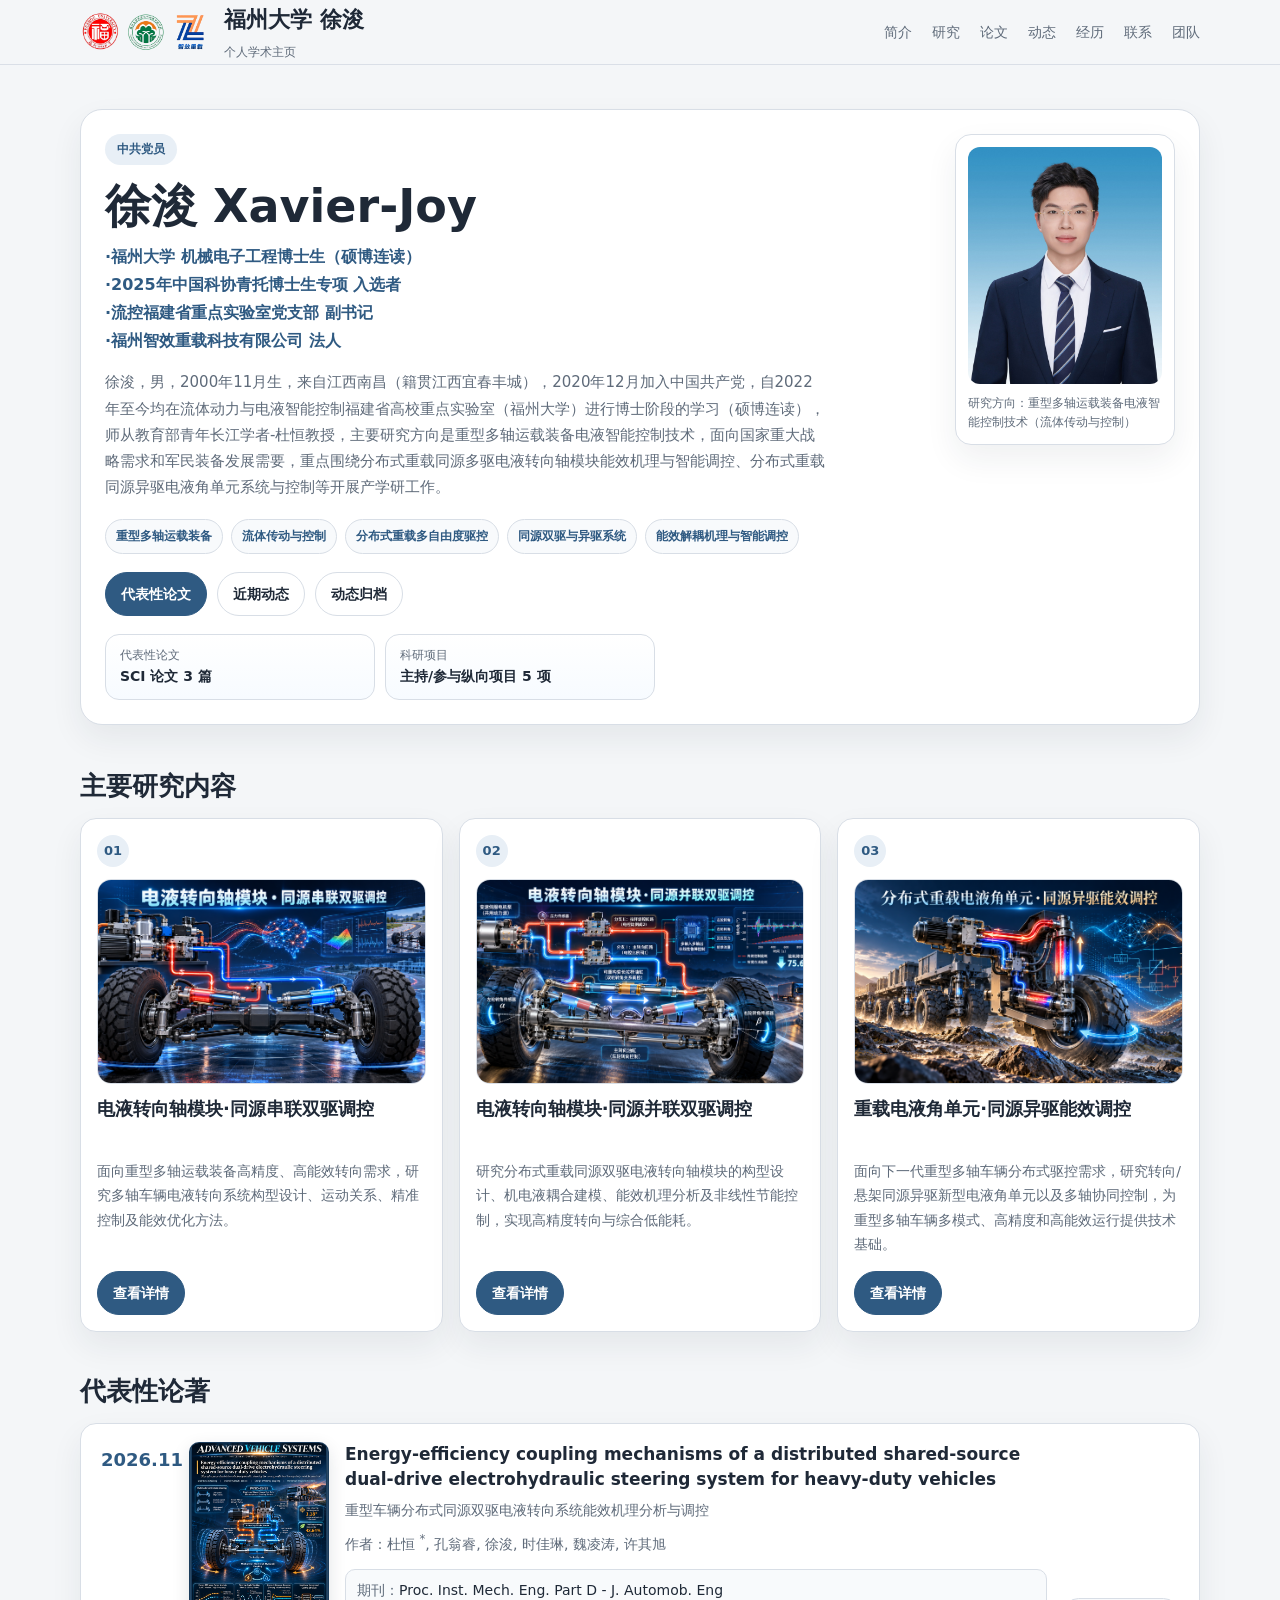
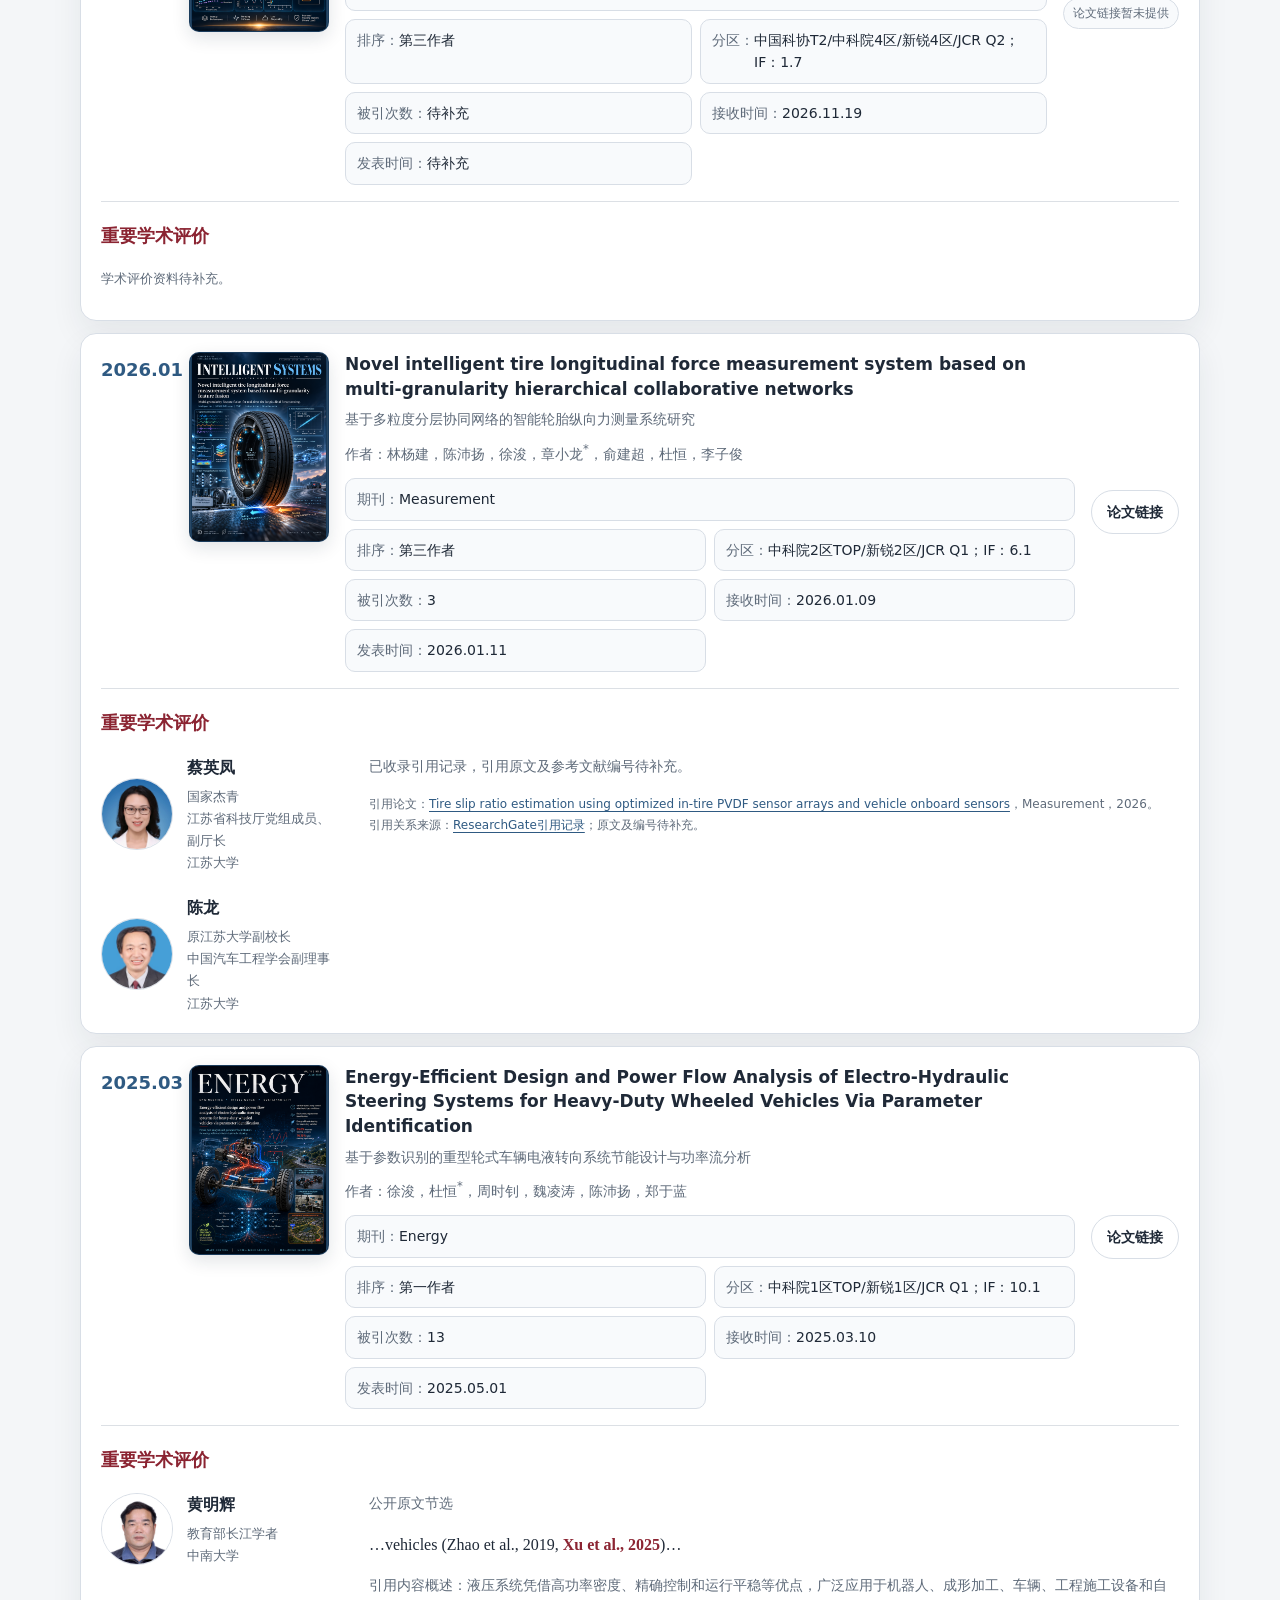
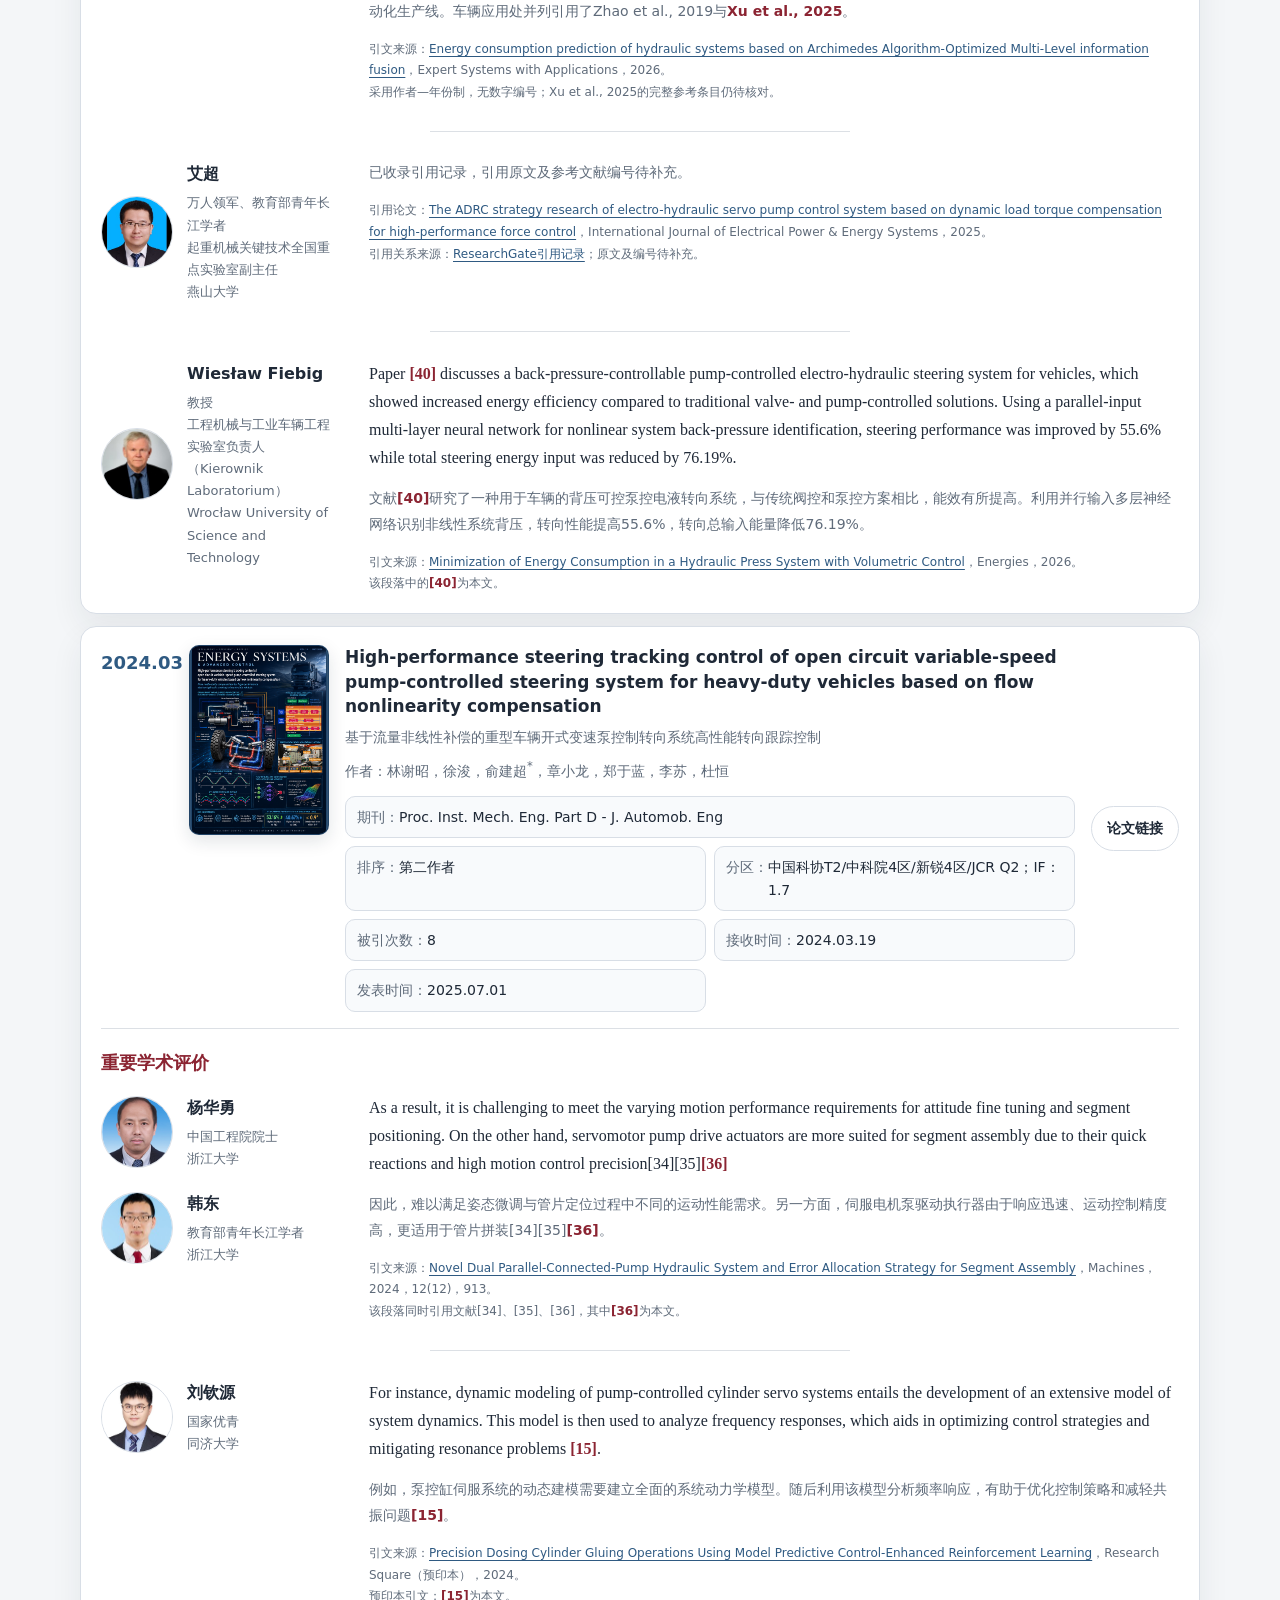
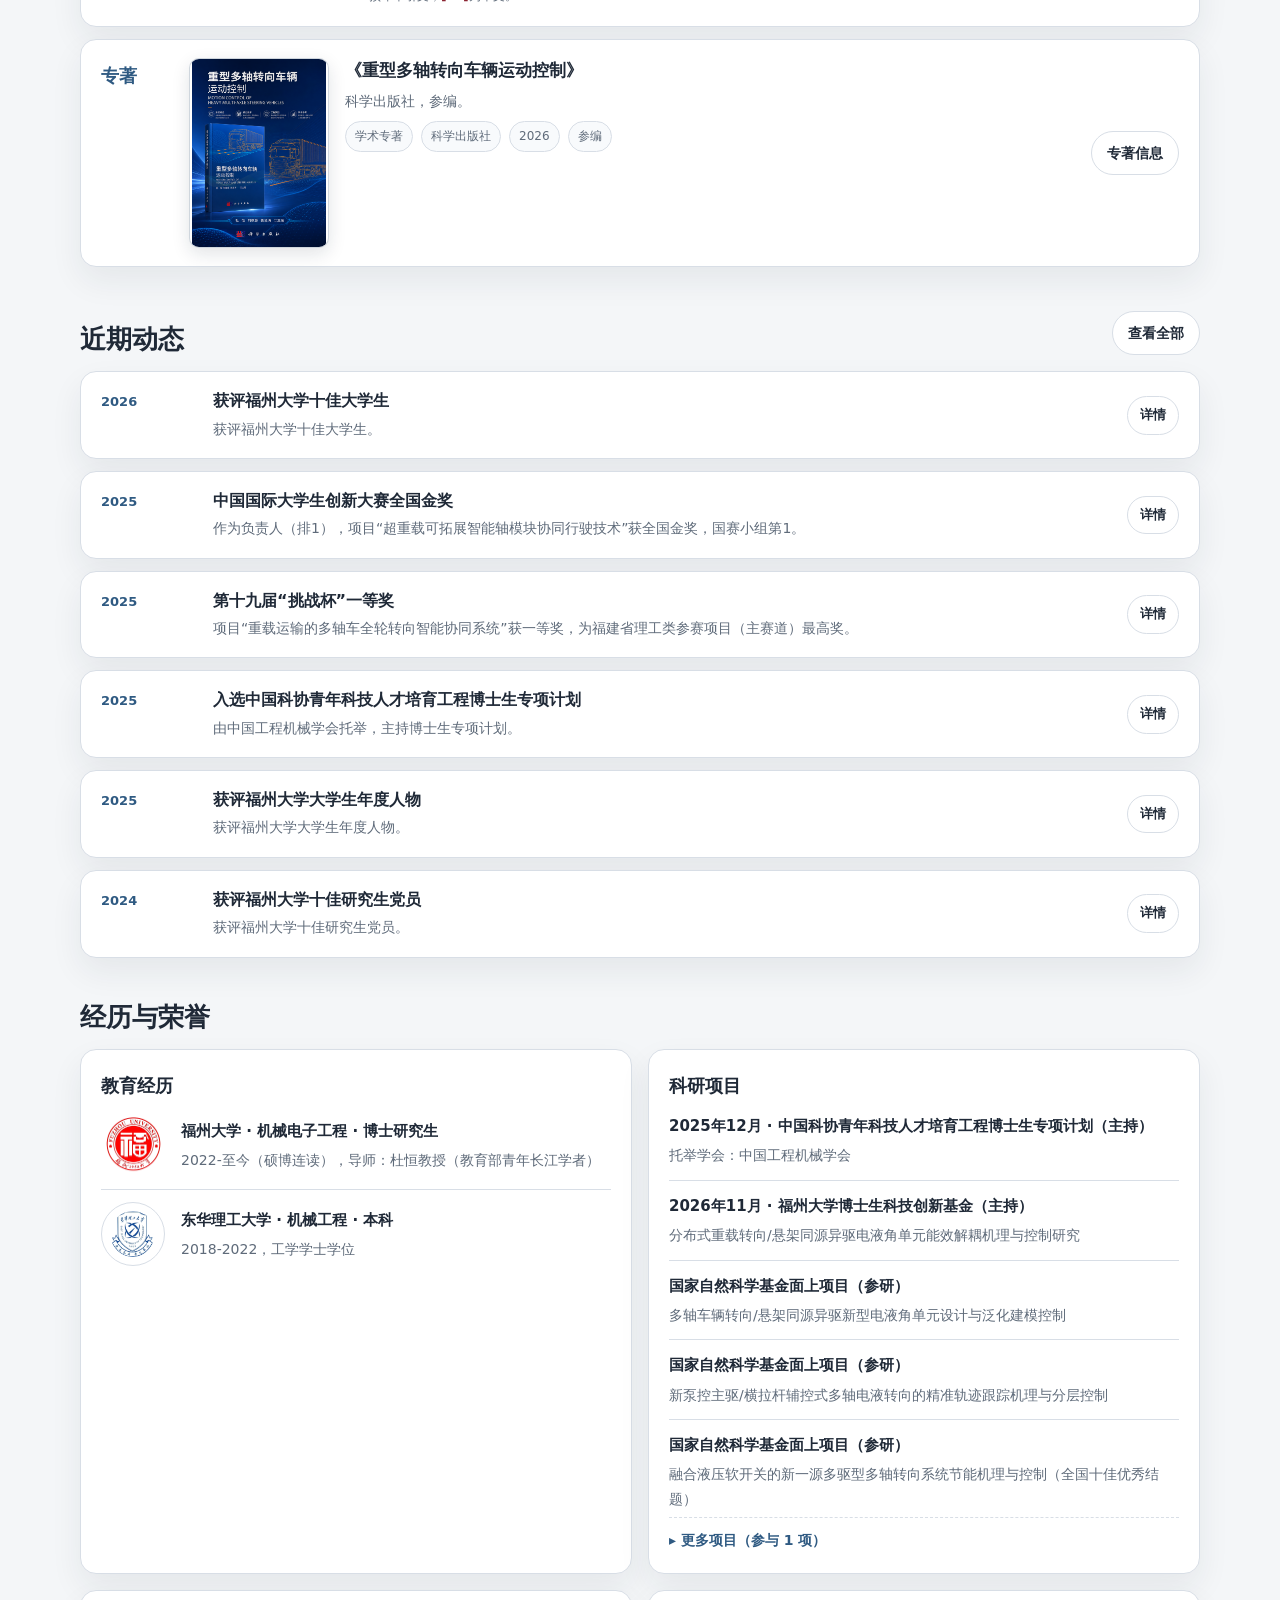
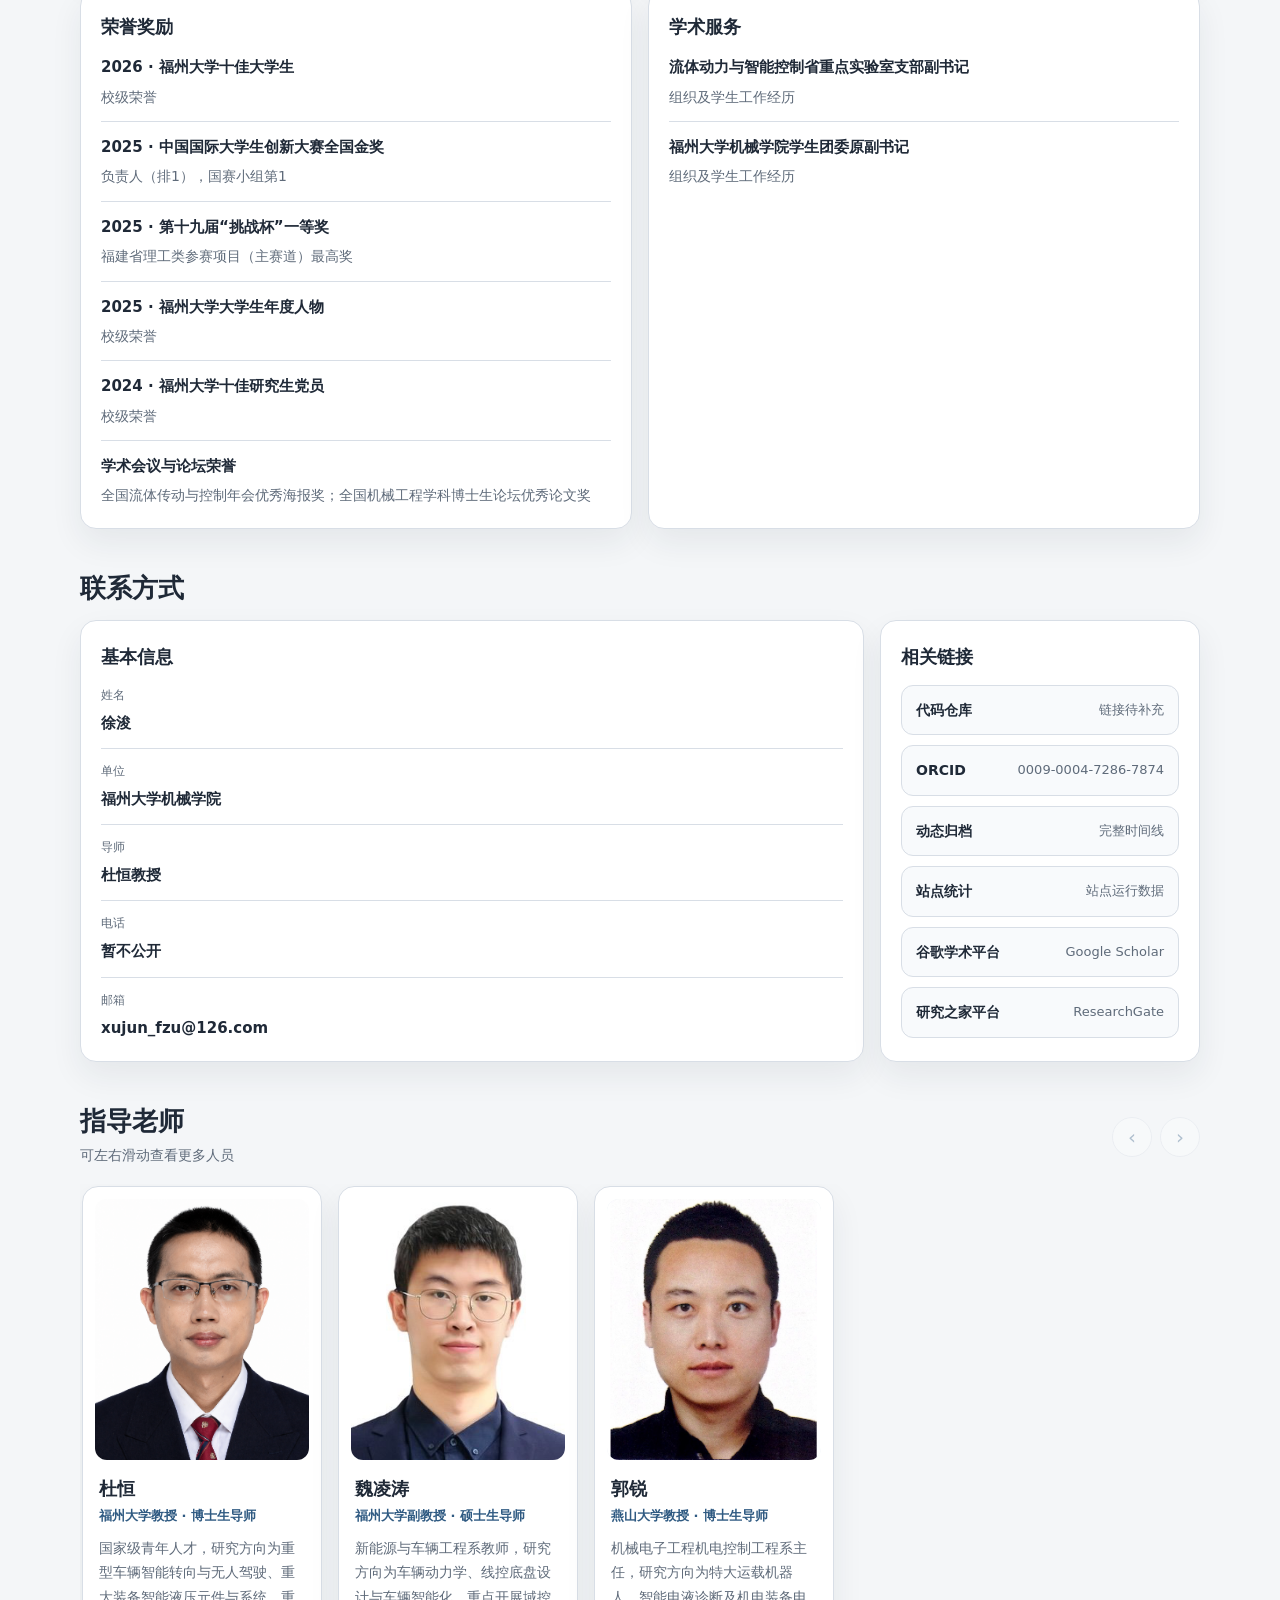
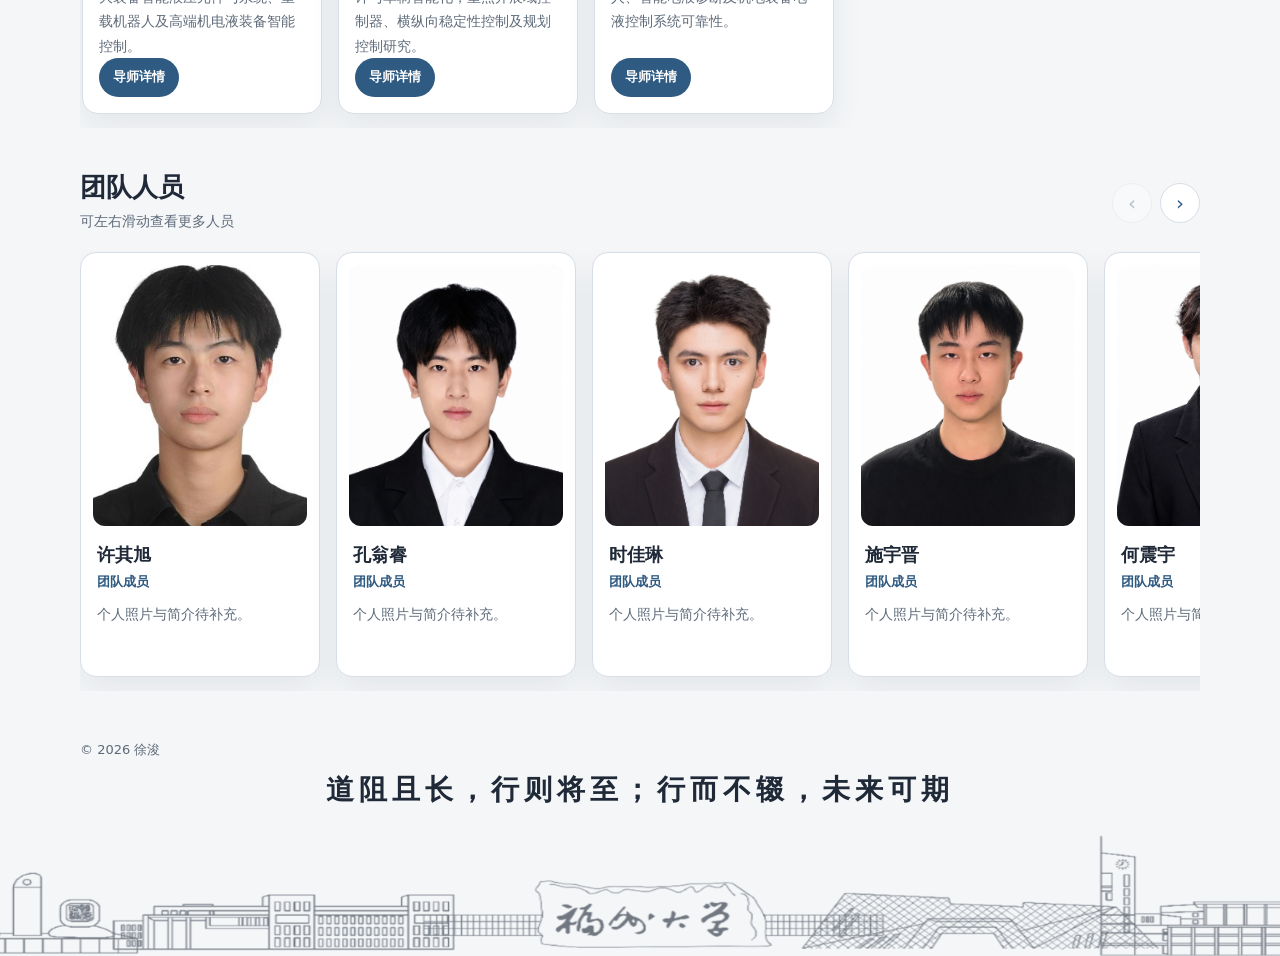
==== commit 6f2dd983: "Update education history and add university emblems" ====
--- a/index.html
+++ b/index.html
@@ -813,6 +813,47 @@
         .item-text {
             color: var(--muted);
             font-size: 14px;
+        }
+
+        .education-item {
+            display: grid;
+            grid-template-columns: 64px minmax(0, 1fr);
+            align-items: center;
+            gap: 16px;
+        }
+
+        .education-logo {
+            width: 64px;
+            height: 64px;
+            border-radius: 50%;
+            object-fit: contain;
+            background: #ffffff;
+        }
+
+        .education-copy {
+            min-width: 0;
+            overflow-wrap: anywhere;
+        }
+
+        .education-copy .item-title span {
+            display: inline-block;
+        }
+
+        .education-logo-ecut {
+            padding: 8px;
+            border: 1px solid var(--line);
+        }
+
+        @media (max-width: 640px) {
+            .education-item {
+                grid-template-columns: 56px minmax(0, 1fr);
+                gap: 12px;
+            }
+
+            .education-logo {
+                width: 56px;
+                height: 56px;
+            }
         }
 
         .project-more {
@@ -1692,11 +1733,20 @@
                     <article class="split-card">
                         <h3>教育经历</h3>
                         <div class="item-list">
-                            <div class="item">
-                                <div class="item-title">福州大学 · 机械电子工程博士研究生</div>
-                                <div class="item-text">2024级（硕博连读），导师：杜恒教授</div>
-                            </div>
-                            <!-- TODO: 本科、硕士教育经历及准确起止时间 -->
+                            <div class="item education-item">
+                                <img class="education-logo" src="personal_data/fuzhou-university-logo.webp" alt="福州大学校徽" width="64" height="64" loading="lazy" decoding="async">
+                                <div class="education-copy">
+                                    <div class="item-title"><span>福州大学</span> · <span>机械电子工程</span> · <span>博士研究生</span></div>
+                                    <div class="item-text">2022-至今（硕博连读），导师：杜恒教授（教育部青年长江学者）</div>
+                                </div>
+                            </div>
+                            <div class="item education-item">
+                                <img class="education-logo education-logo-ecut" src="personal_data/ecut-university-logo.webp" alt="东华理工大学校徽" width="64" height="64" loading="lazy" decoding="async">
+                                <div class="education-copy">
+                                    <div class="item-title"><span>东华理工大学</span> · <span>机械工程</span> · <span>本科</span></div>
+                                    <div class="item-text">2018-2022，工学学士学位</div>
+                                </div>
+                            </div>
                         </div>
                     </article>
 
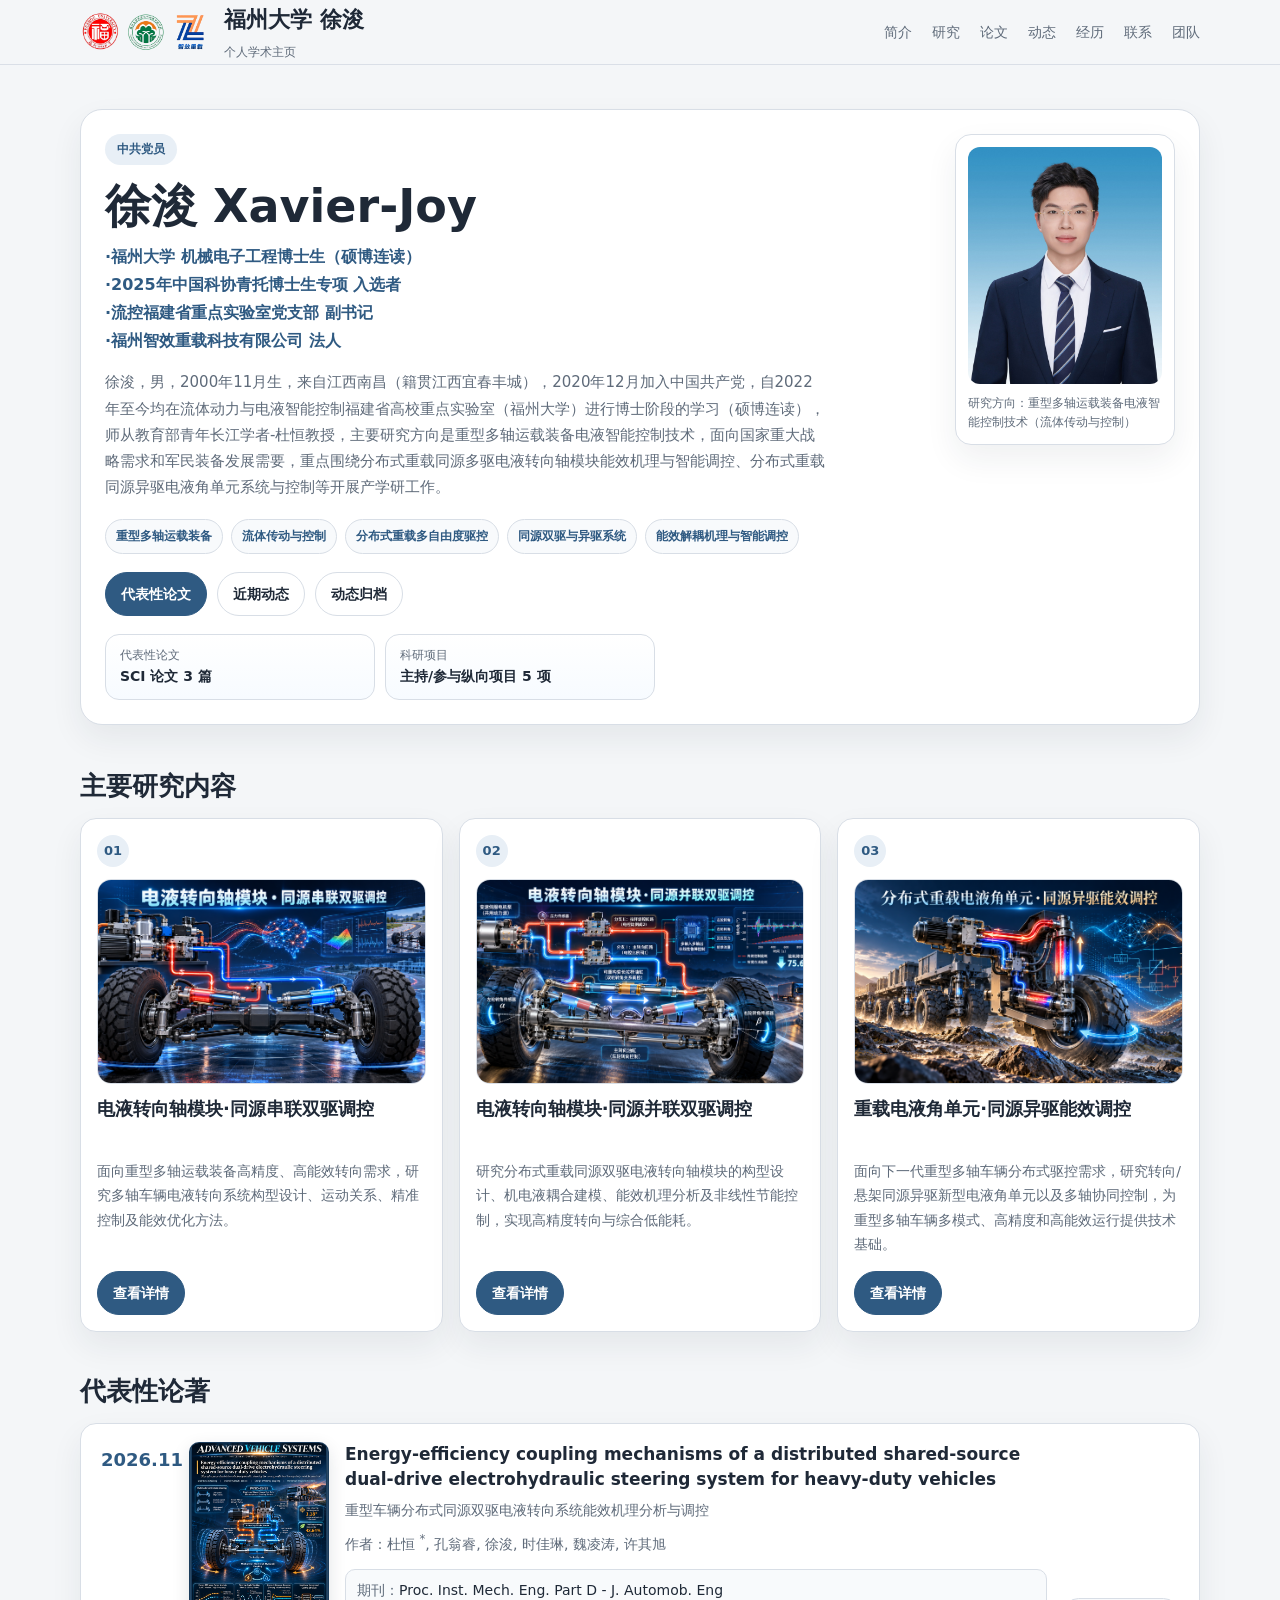
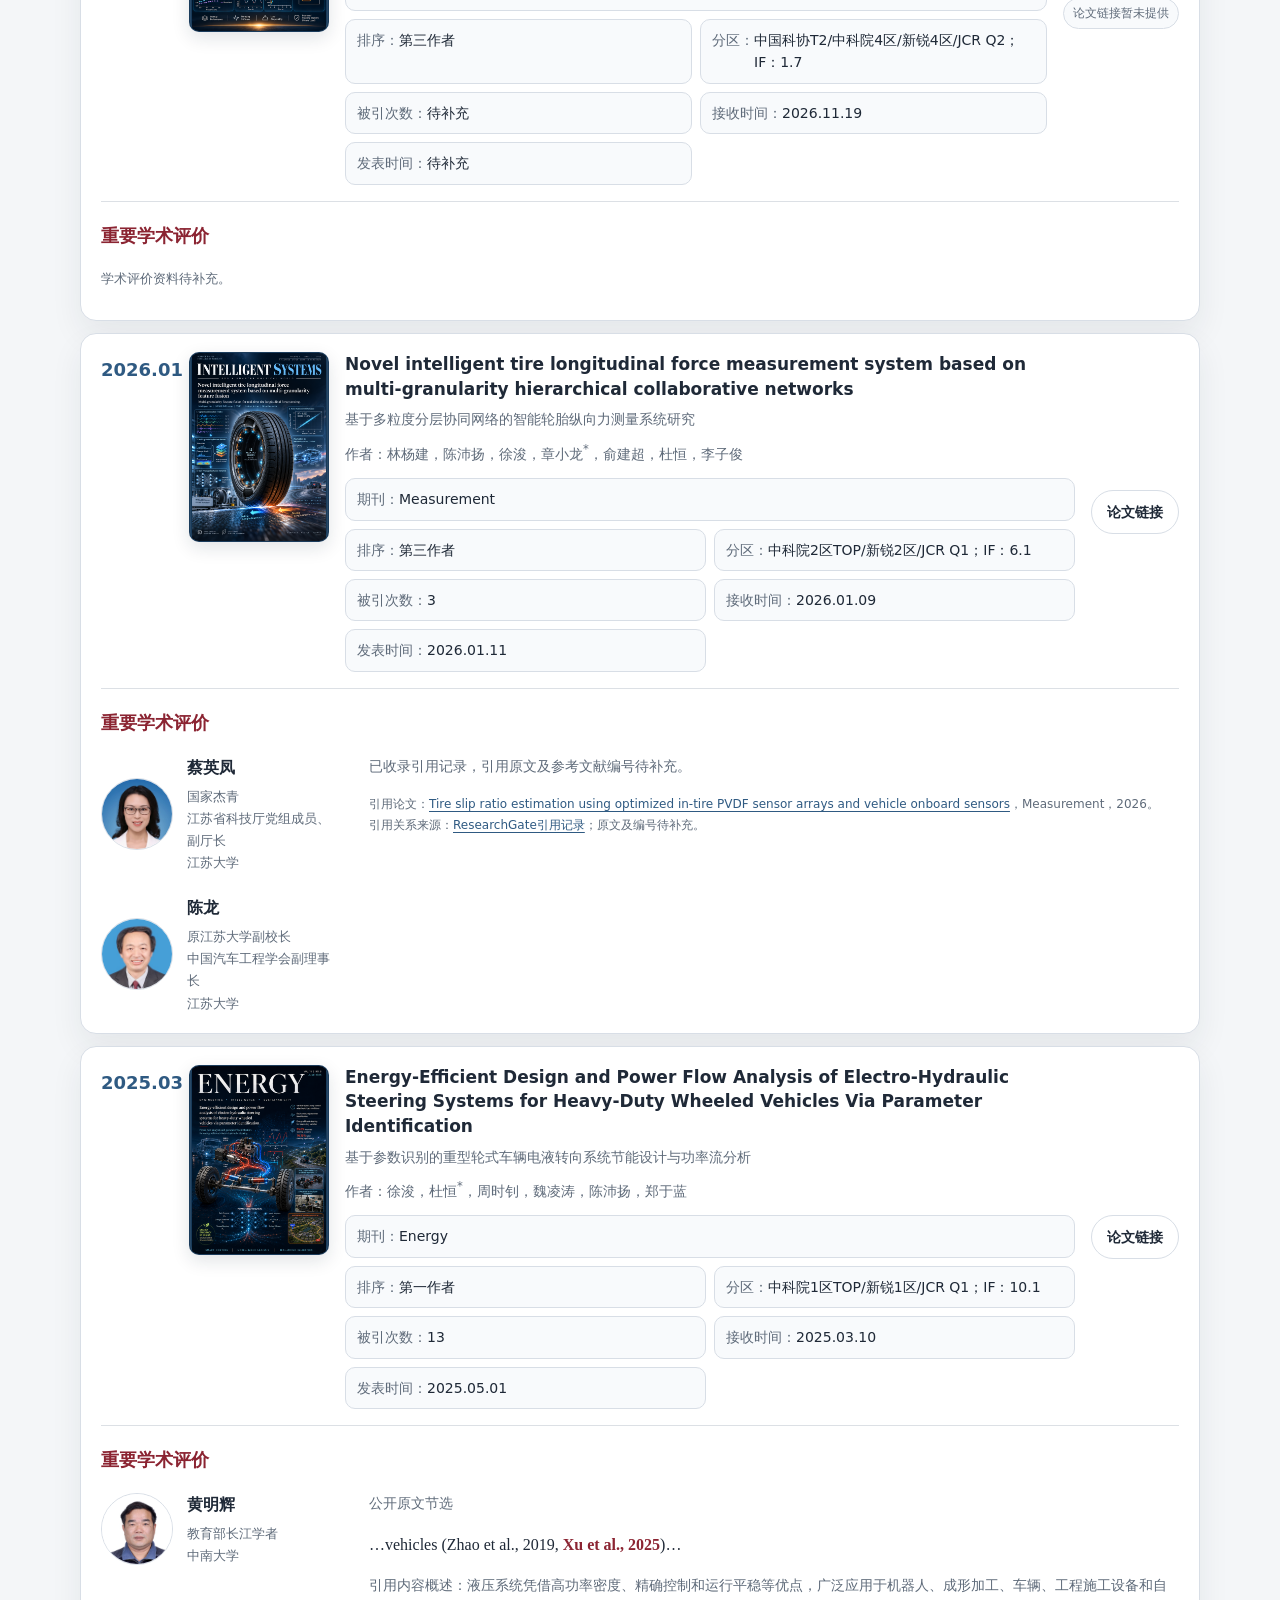
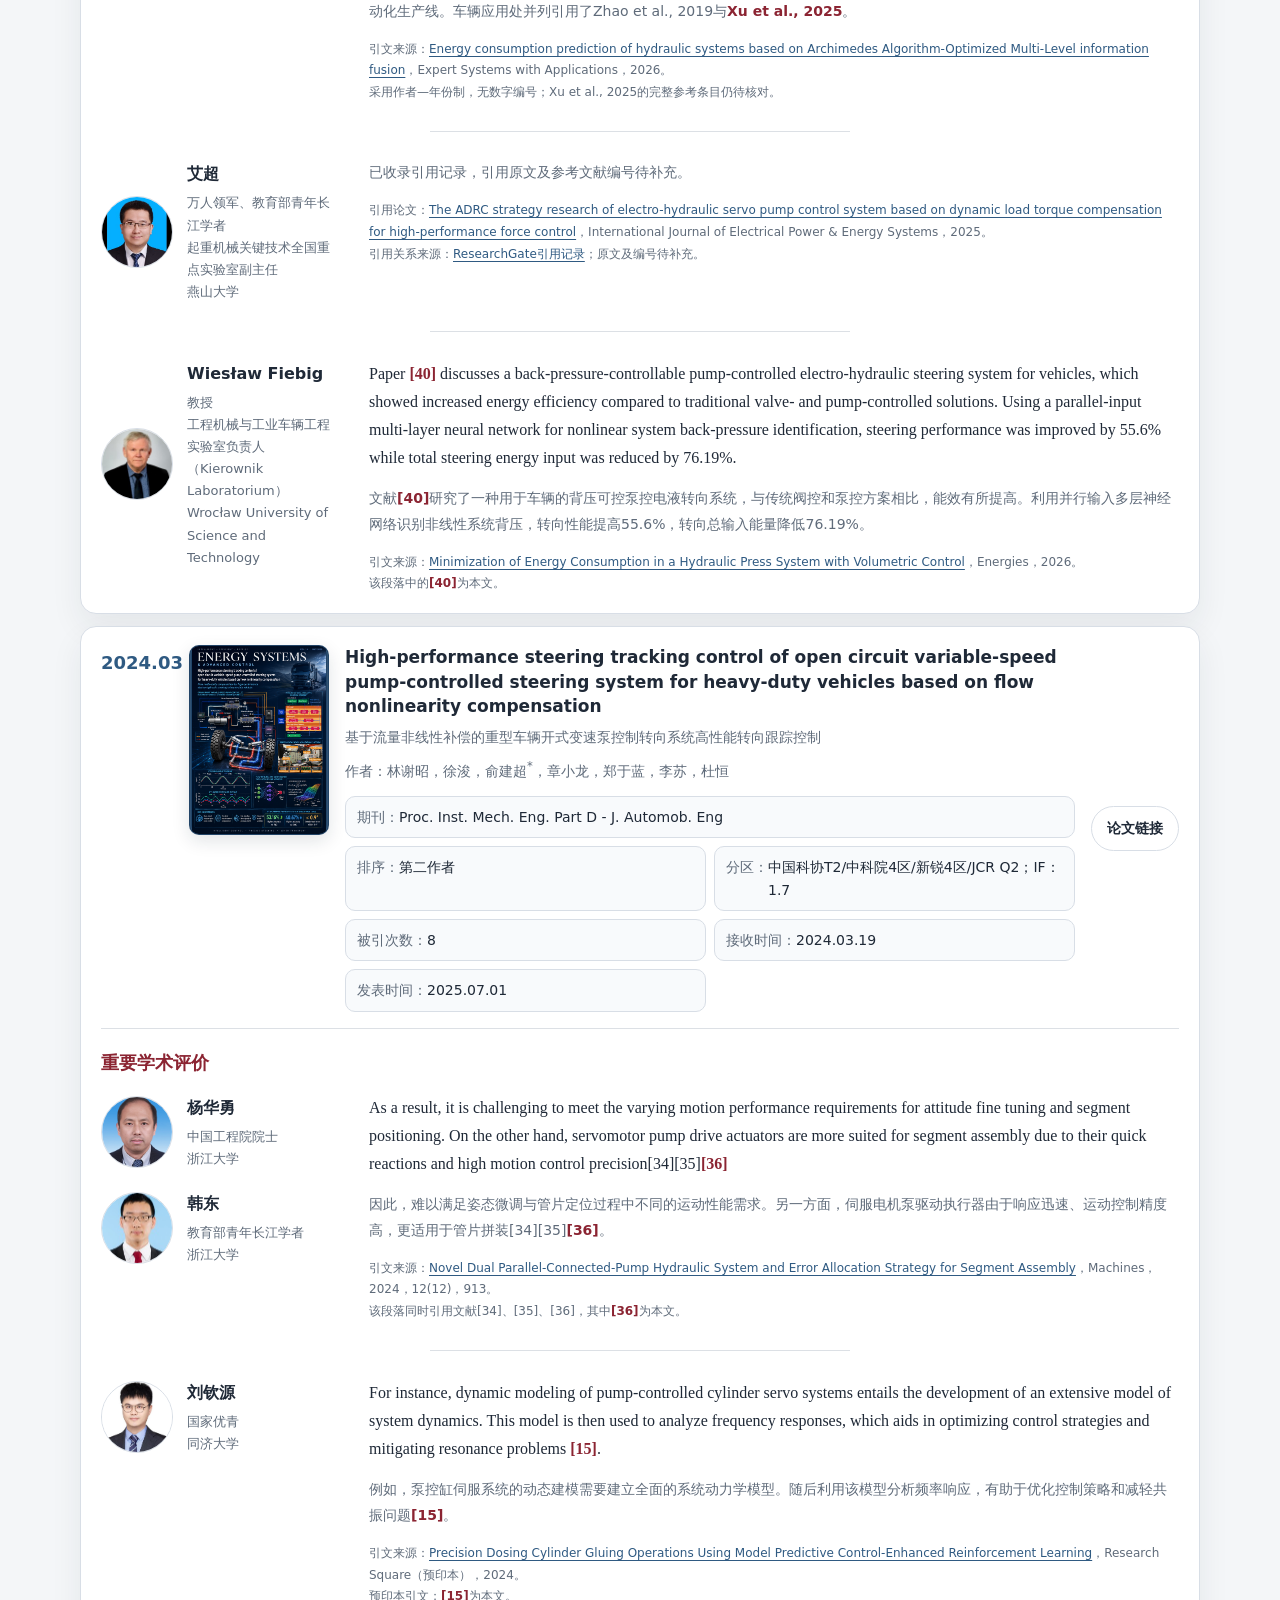
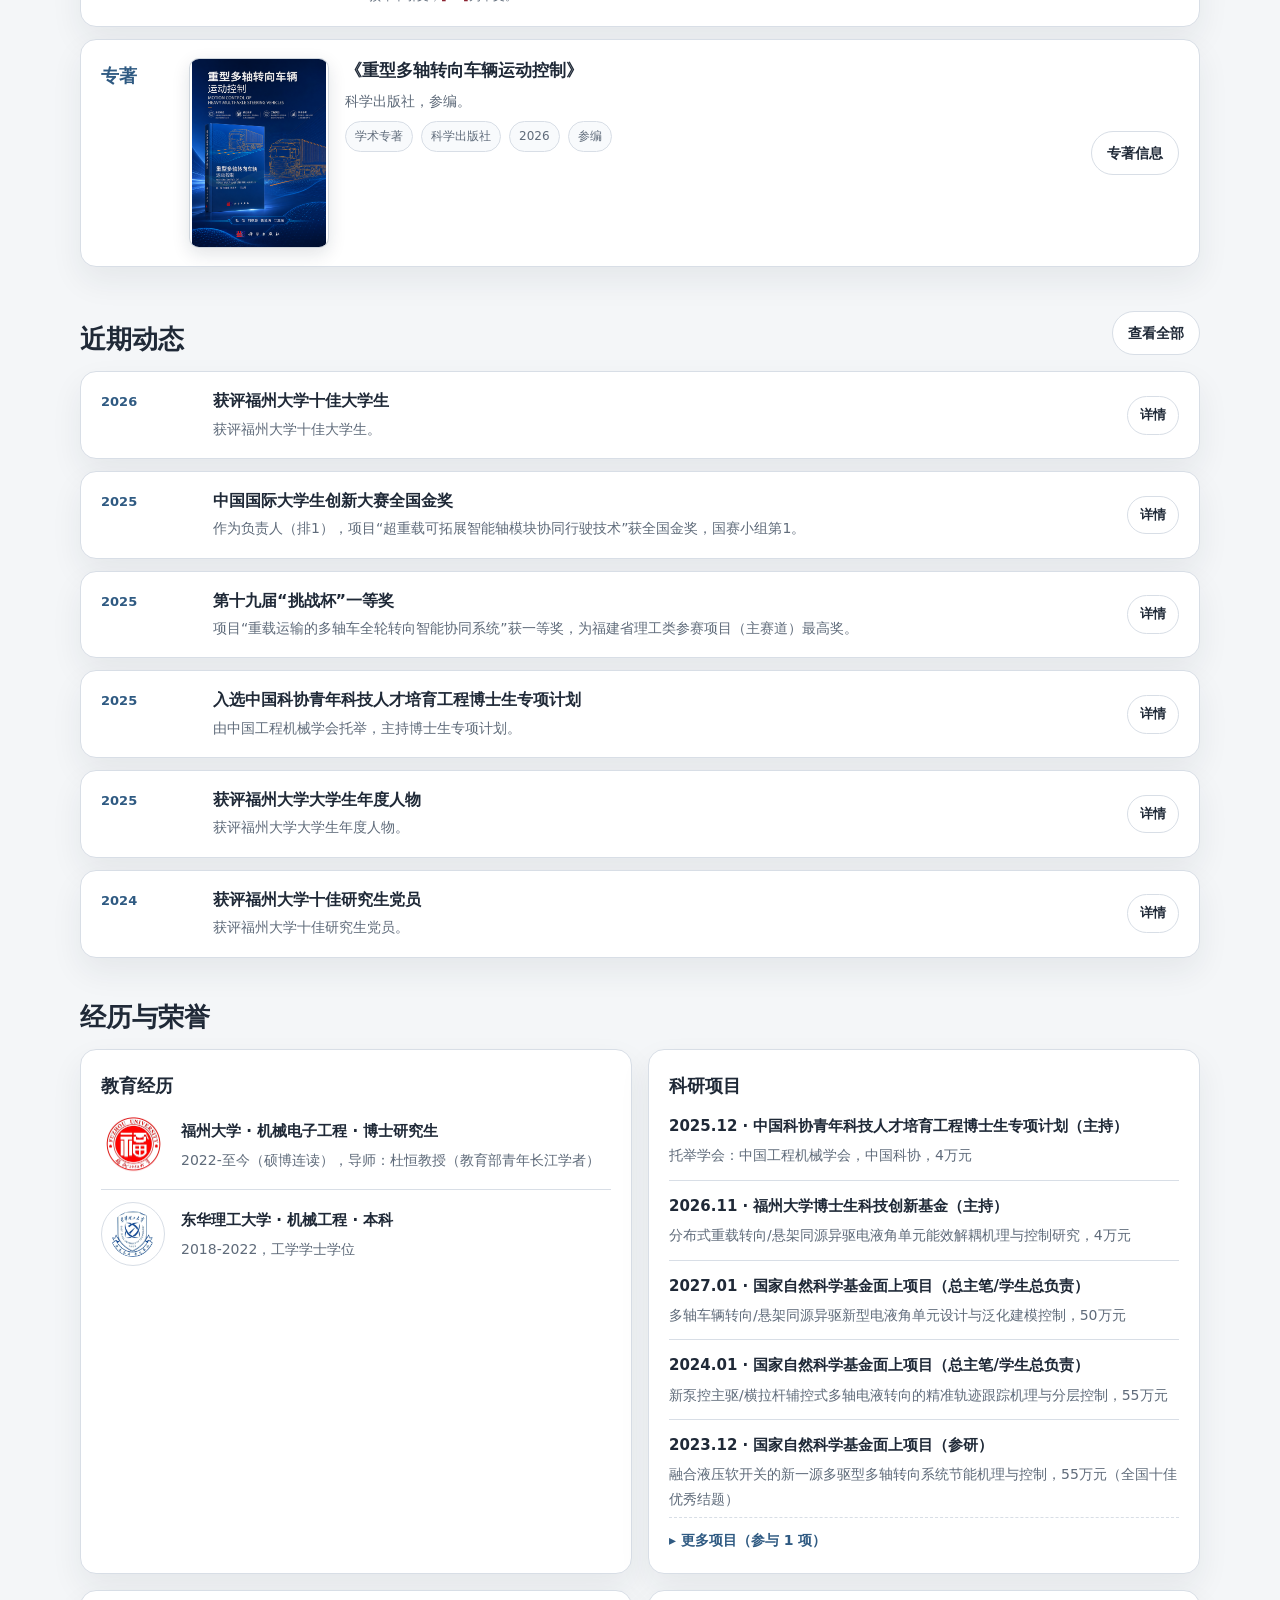
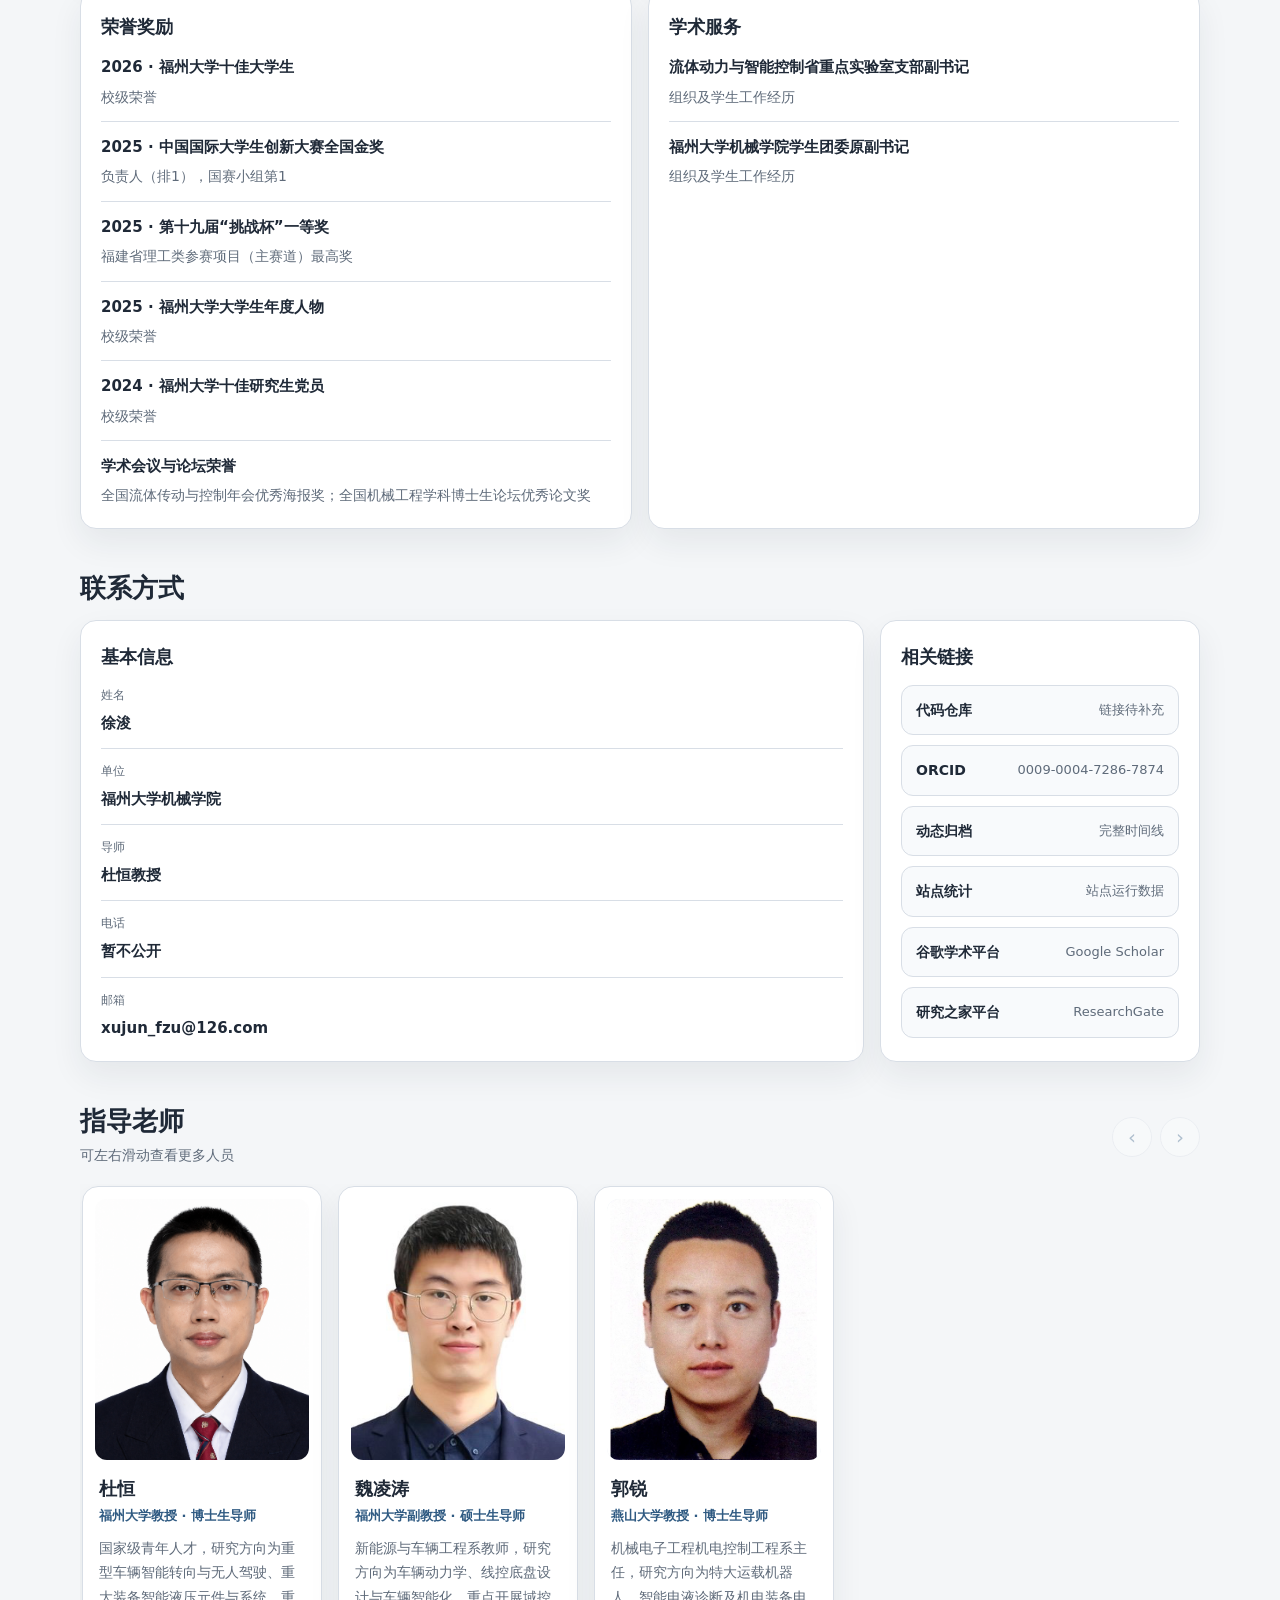
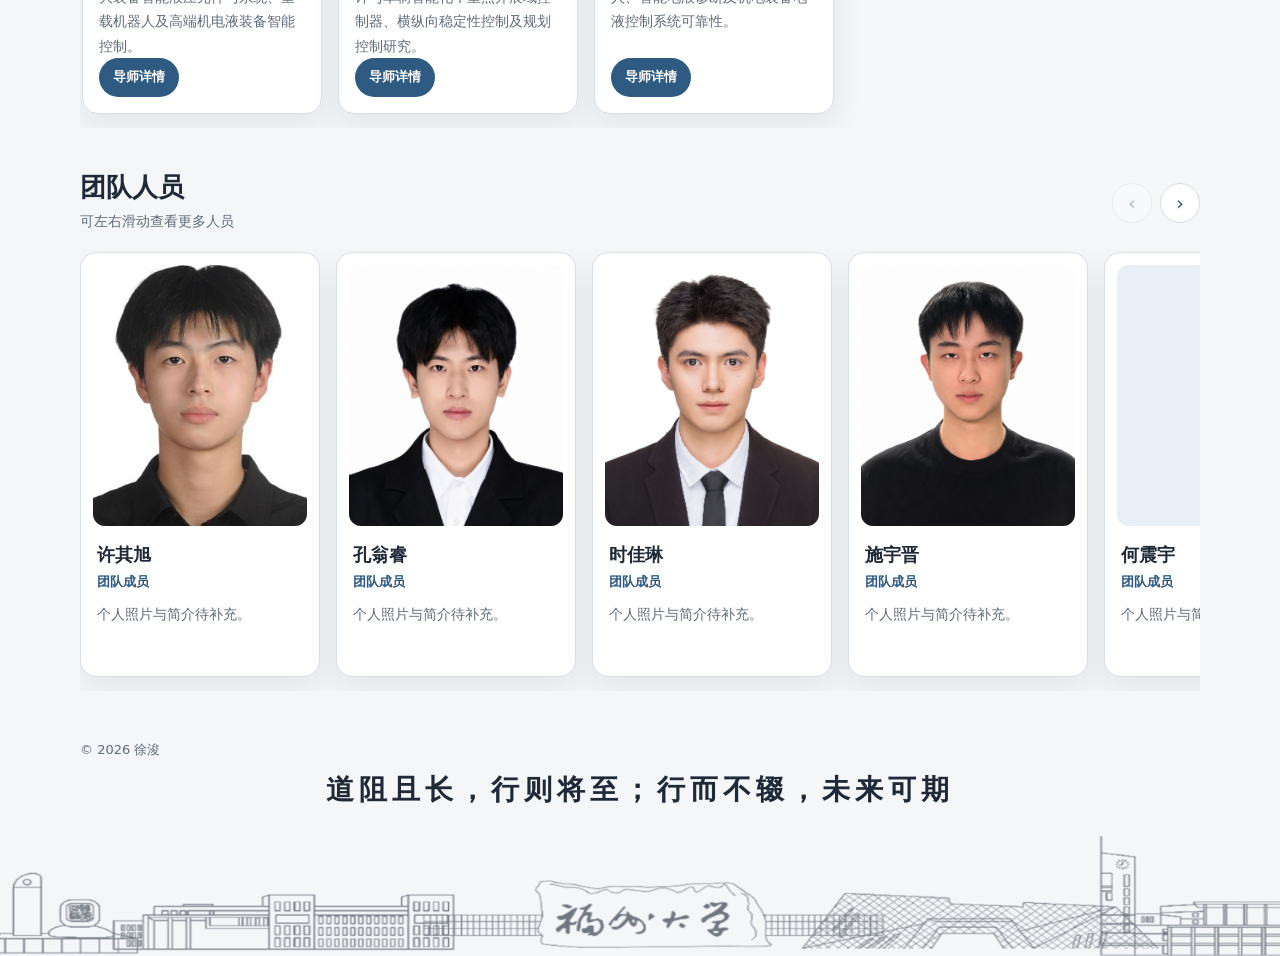
==== commit e94e6ecb: "Update six research projects with dates, responsibilities and funding" ====
--- a/index.html
+++ b/index.html
@@ -1754,32 +1754,32 @@
                         <h3>科研项目</h3>
                         <div class="item-list">
                             <div class="item">
-                                <div class="item-title">2025年12月 · 中国科协青年科技人才培育工程博士生专项计划（主持）</div>
-                                <div class="item-text">托举学会：中国工程机械学会</div>
+                                <div class="item-title">2025.12 · 中国科协青年科技人才培育工程博士生专项计划（主持）</div>
+                                <div class="item-text">托举学会：中国工程机械学会，中国科协，4万元</div>
                             </div>
                             <div class="item">
-                                <div class="item-title">2026年11月 · 福州大学博士生科技创新基金（主持）</div>
-                                <div class="item-text">分布式重载转向/悬架同源异驱电液角单元能效解耦机理与控制研究</div>
+                                <div class="item-title">2026.11 · 福州大学博士生科技创新基金（主持）</div>
+                                <div class="item-text">分布式重载转向/悬架同源异驱电液角单元能效解耦机理与控制研究，4万元</div>
                             </div>
                             <div class="item">
-                                <div class="item-title">国家自然科学基金面上项目（参研）</div>
-                                <div class="item-text">多轴车辆转向/悬架同源异驱新型电液角单元设计与泛化建模控制</div>
+                                <div class="item-title">2027.01 · 国家自然科学基金面上项目（总主笔/学生总负责）</div>
+                                <div class="item-text">多轴车辆转向/悬架同源异驱新型电液角单元设计与泛化建模控制，50万元</div>
                             </div>
                             <div class="item">
-                                <div class="item-title">国家自然科学基金面上项目（参研）</div>
-                                <div class="item-text">新泵控主驱/横拉杆辅控式多轴电液转向的精准轨迹跟踪机理与分层控制</div>
+                                <div class="item-title">2024.01 · 国家自然科学基金面上项目（总主笔/学生总负责）</div>
+                                <div class="item-text">新泵控主驱/横拉杆辅控式多轴电液转向的精准轨迹跟踪机理与分层控制，55万元</div>
                             </div>
                             <div class="item">
-                                <div class="item-title">国家自然科学基金面上项目（参研）</div>
-                                <div class="item-text">融合液压软开关的新一源多驱型多轴转向系统节能机理与控制（全国十佳优秀结题）</div>
+                                <div class="item-title">2023.12 · 国家自然科学基金面上项目（参研）</div>
+                                <div class="item-text">融合液压软开关的新一源多驱型多轴转向系统节能机理与控制，55万元（全国十佳优秀结题）</div>
                             </div>
                         </div>
                         <details class="project-more">
                             <summary>更多项目（参与 1 项）</summary>
                             <div class="item-list">
                                 <div class="item">
-                                    <div class="item-title">福建省杰青项目（参研，结题）</div>
-                                    <div class="item-text">实现多轴转向一源多驱系统优良能效与动态特性的新原理和新方法</div>
+                                    <div class="item-title">2025.12 · 福建省杰青项目（参研）</div>
+                                    <div class="item-text">实现多轴转向一源多驱系统优良能效与动态特性的新原理和新方法，30万元（结题）</div>
                                 </div>
                             </div>
                         </details>
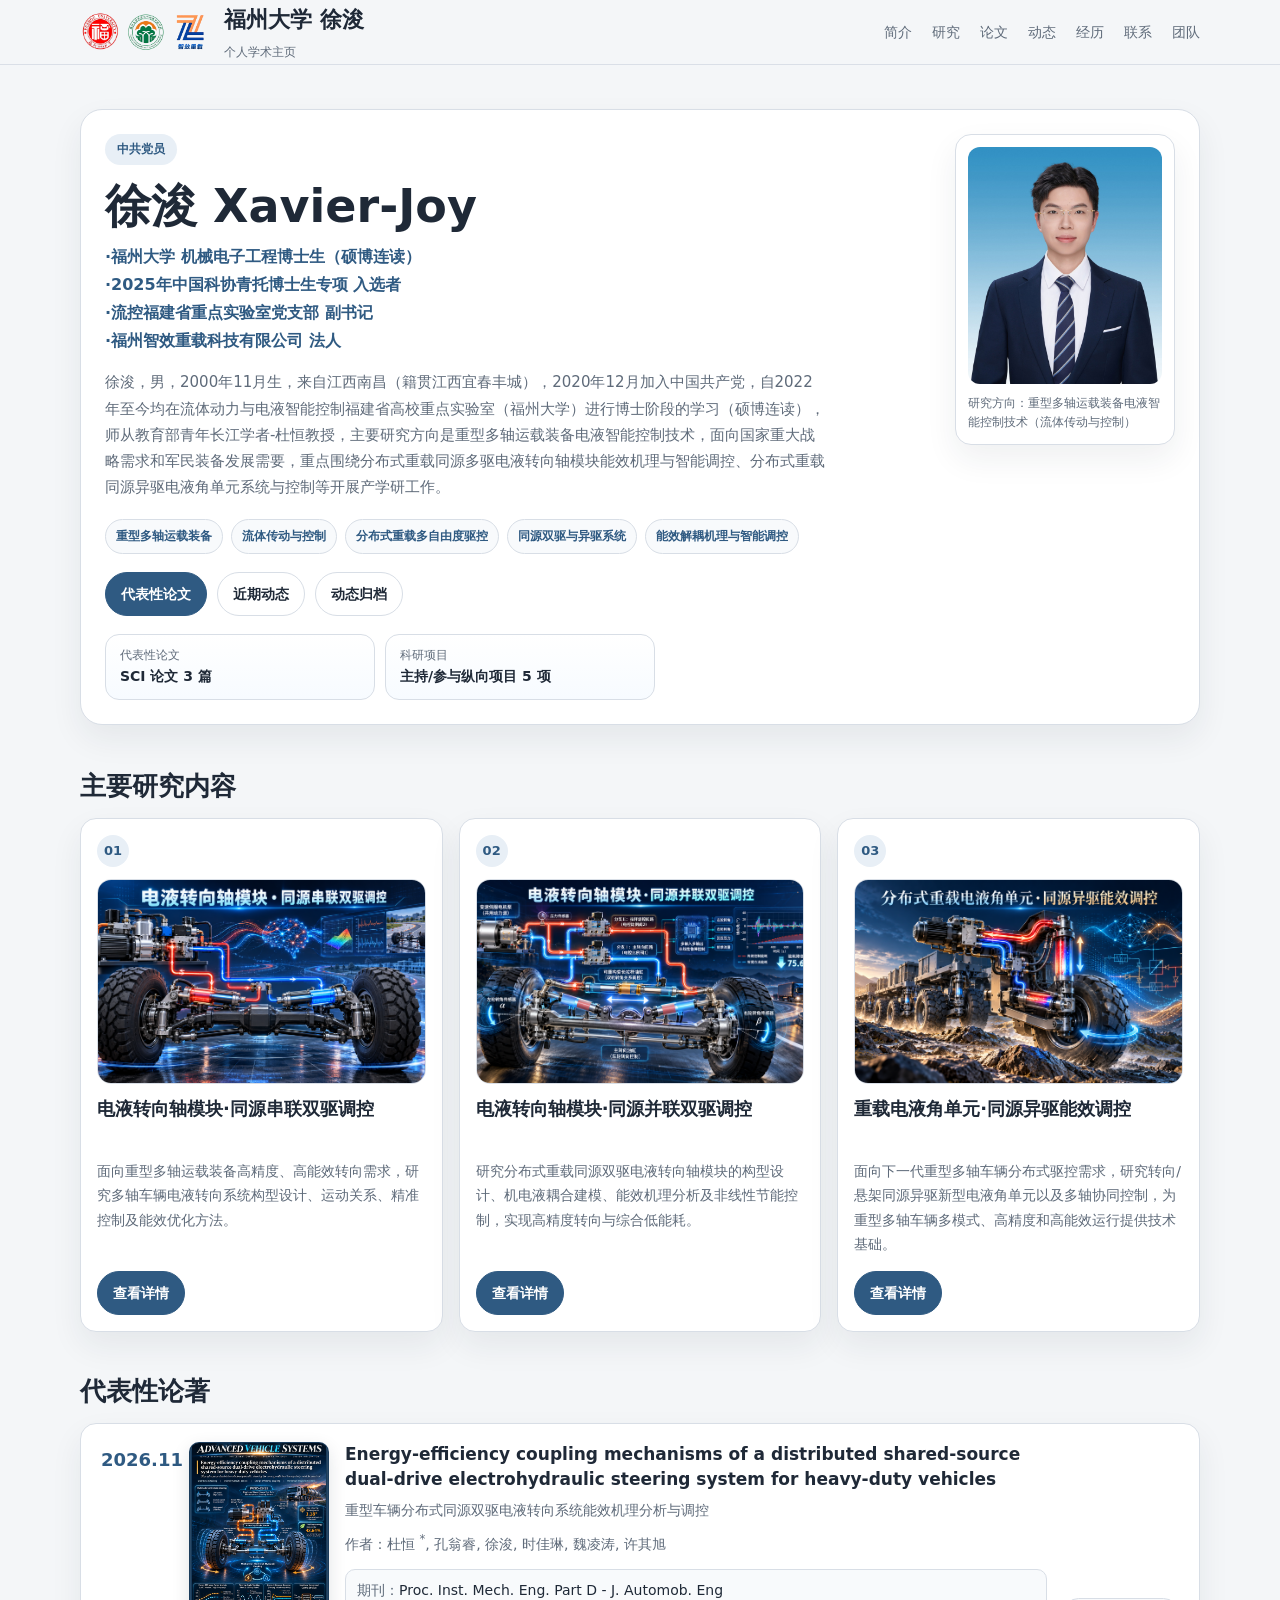
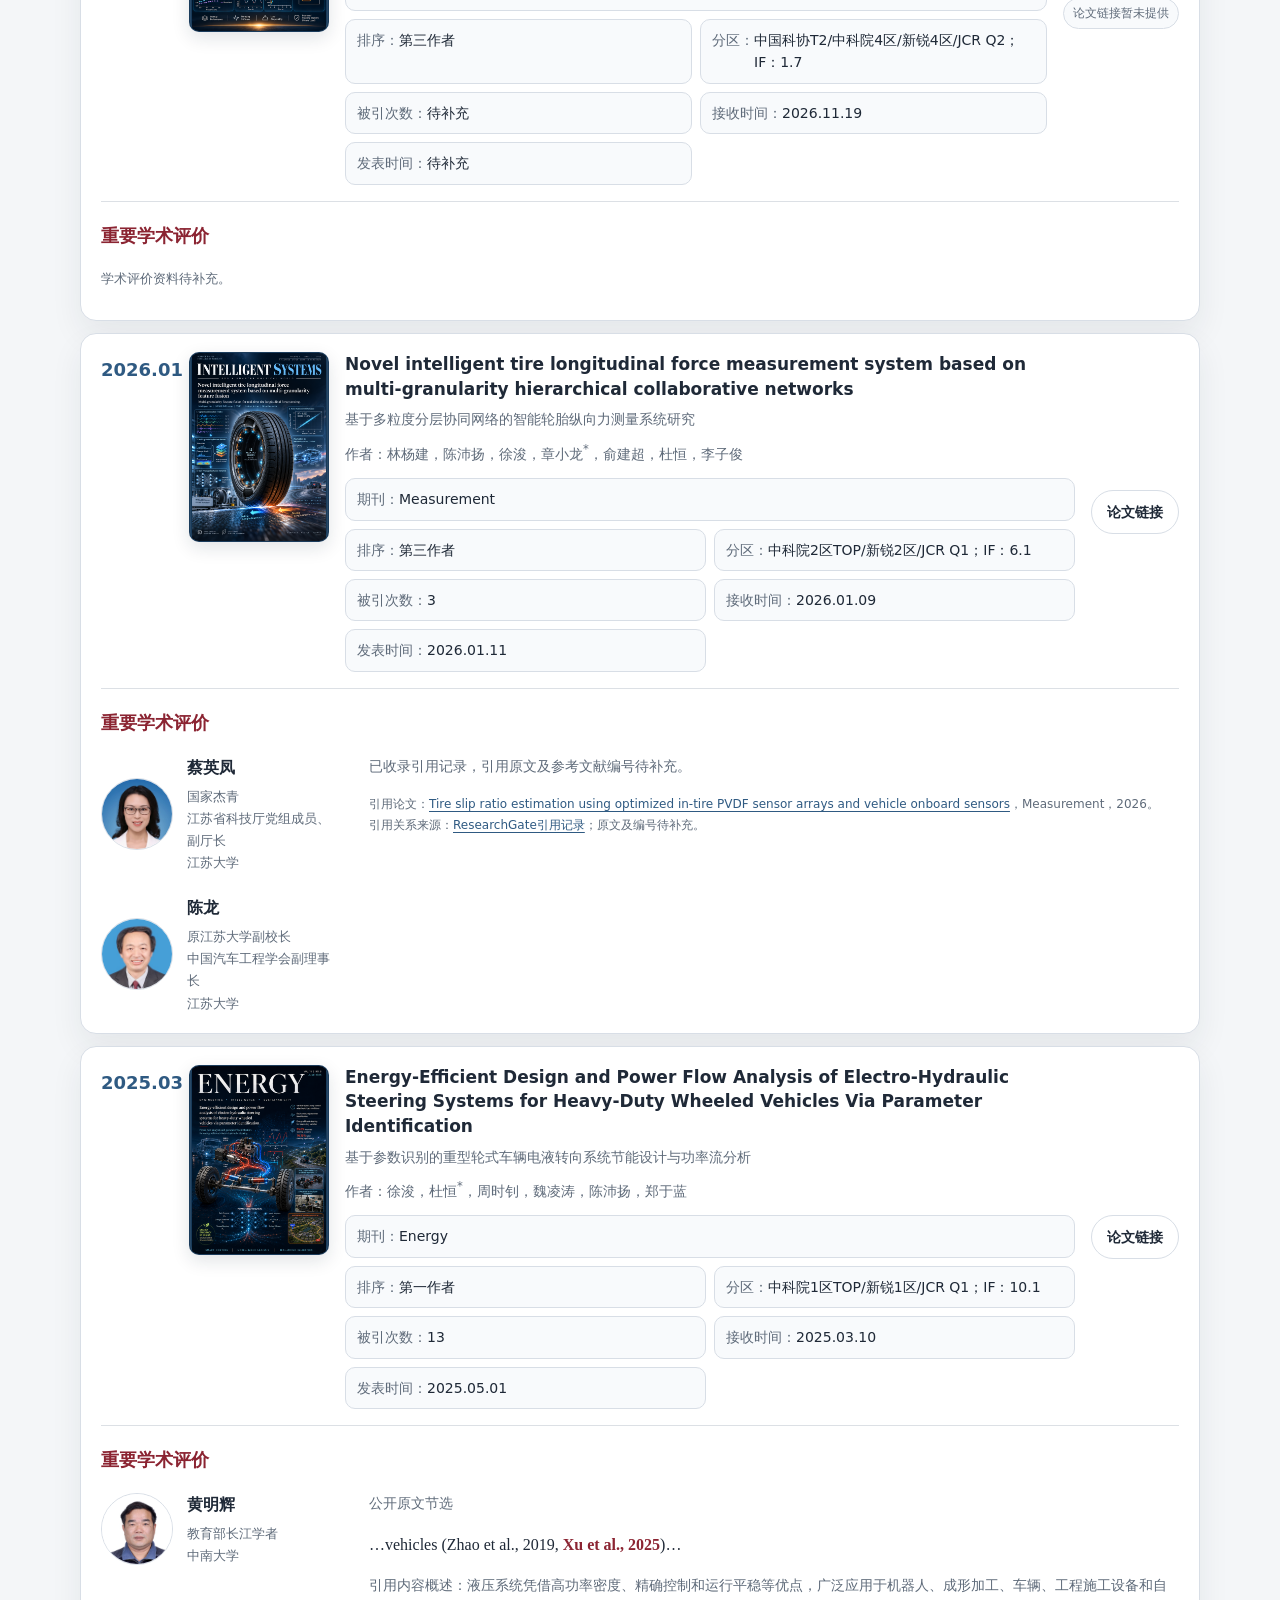
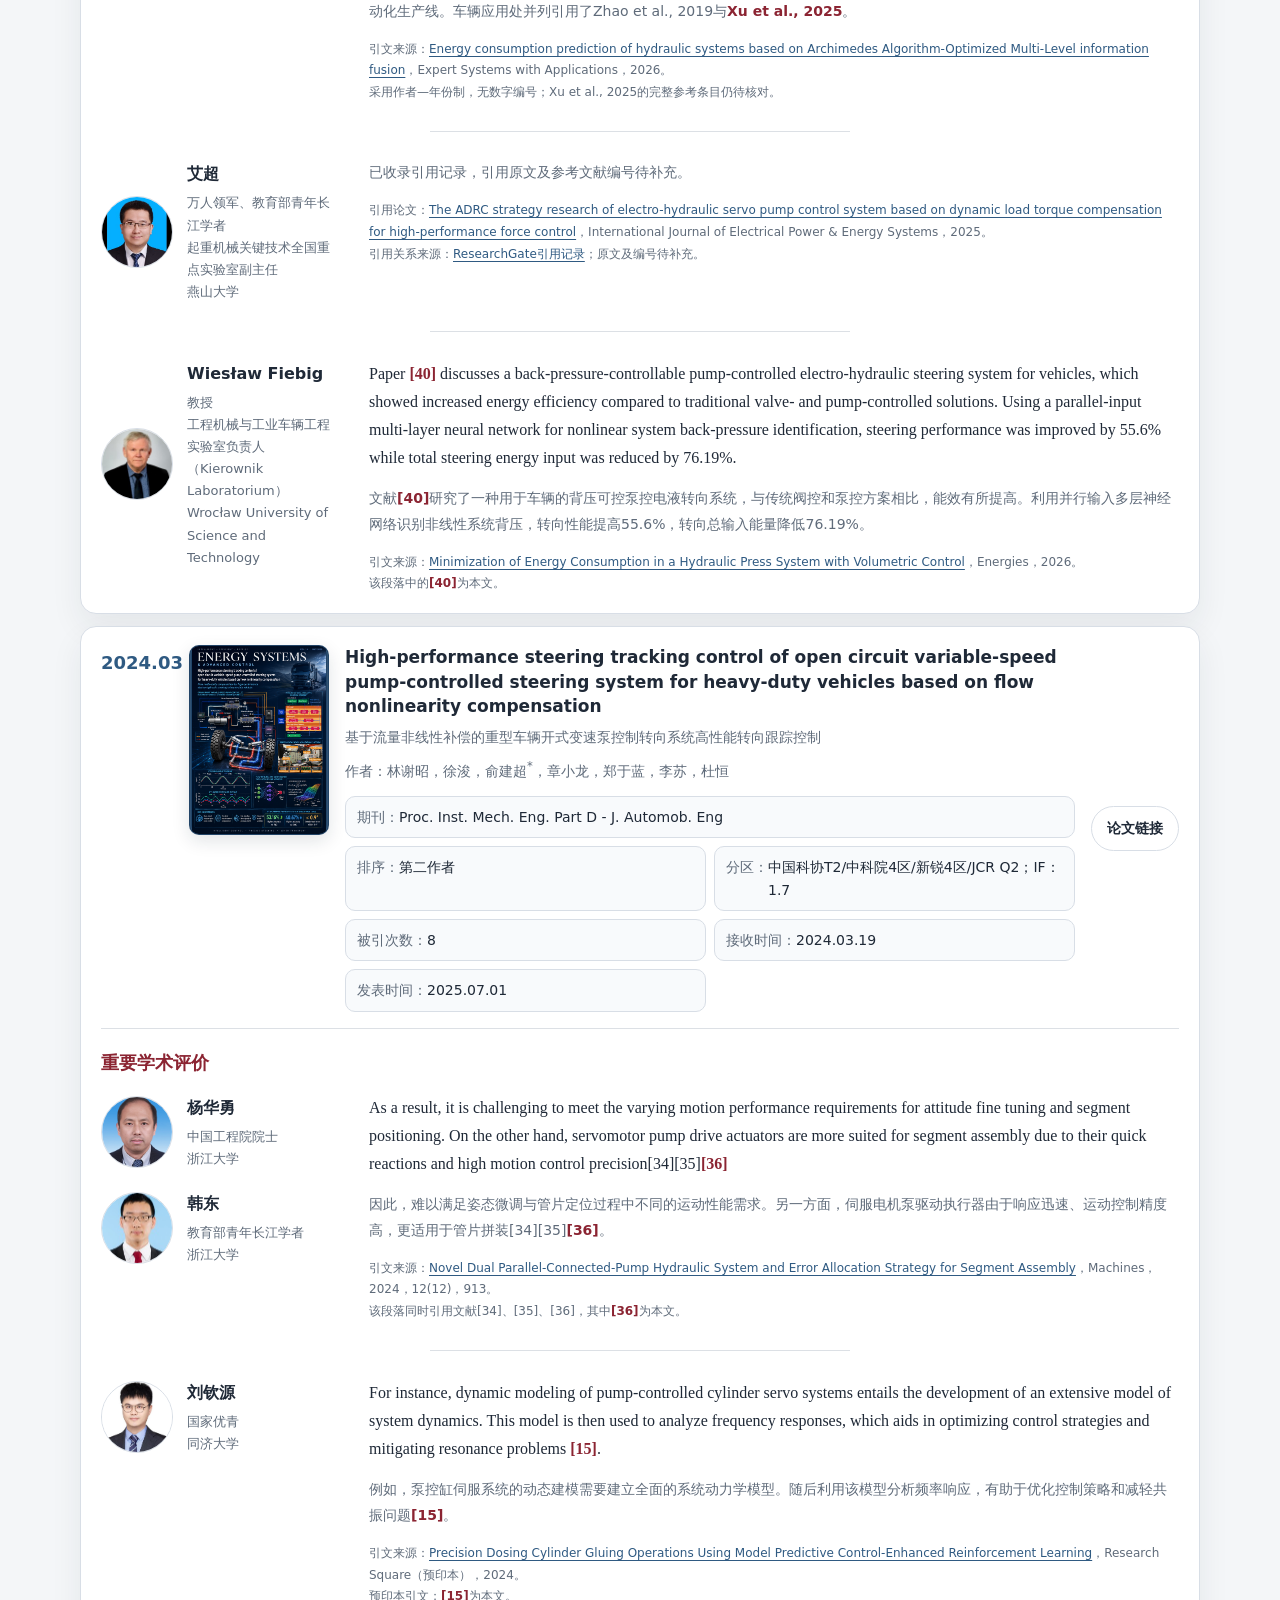
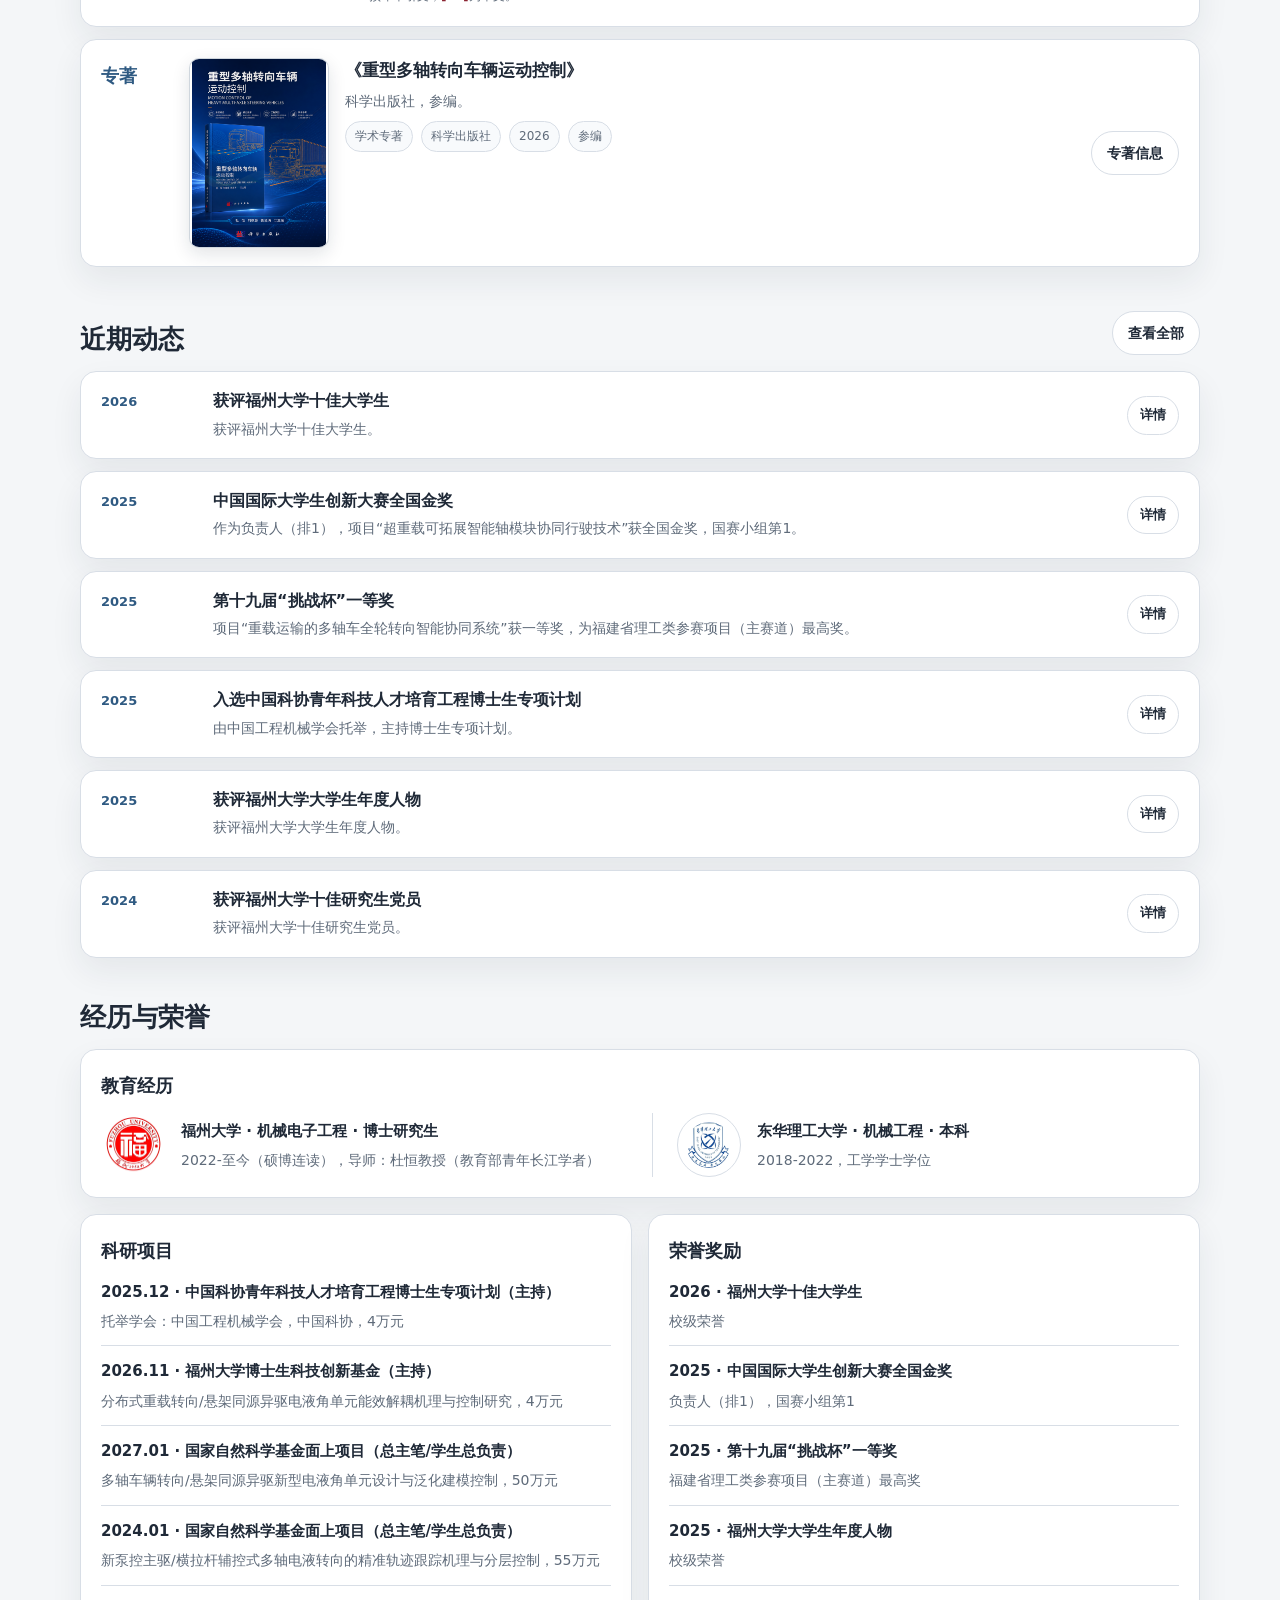
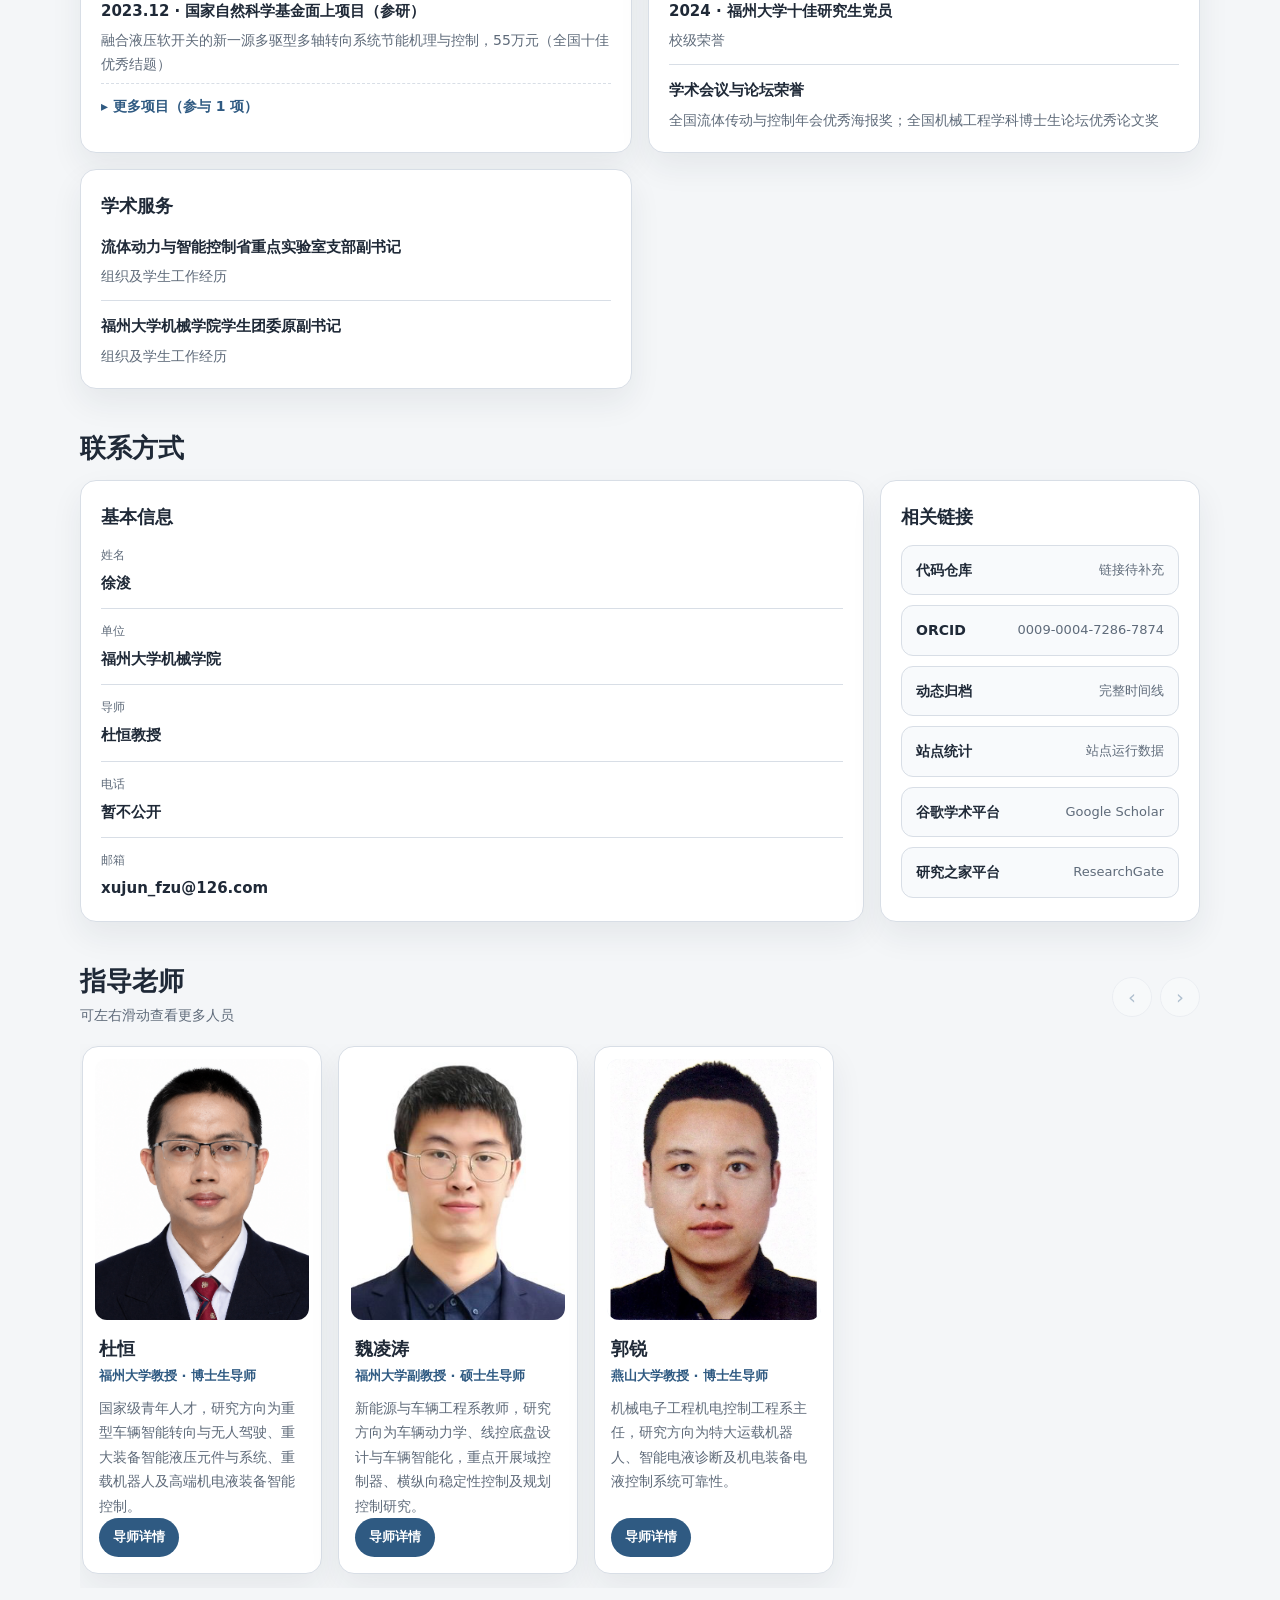
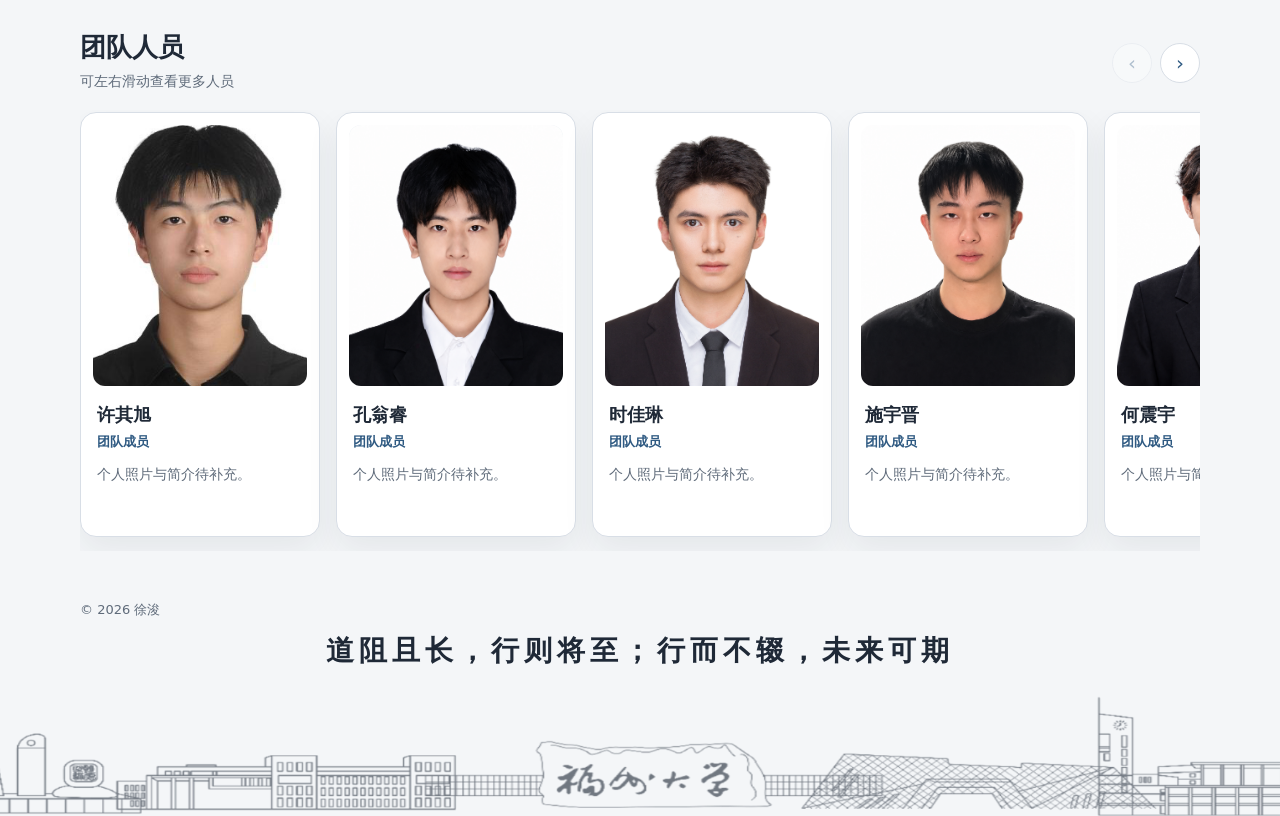
==== commit e2bd45ee: "Display education history full width with universities side by side" ====
--- a/index.html
+++ b/index.html
@@ -815,6 +815,27 @@
             font-size: 14px;
         }
 
+        .education-card {
+            grid-column: 1 / -1;
+            min-width: 0;
+        }
+
+        .education-grid {
+            grid-template-columns: repeat(2, minmax(0, 1fr));
+            gap: 24px;
+        }
+
+        .education-grid > .education-item {
+            min-width: 0;
+            padding-top: 0;
+            border-top: 0;
+        }
+
+        .education-grid > .education-item + .education-item {
+            padding-left: 24px;
+            border-left: 1px solid var(--line);
+        }
+
         .education-item {
             display: grid;
             grid-template-columns: 64px minmax(0, 1fr);
@@ -845,9 +866,23 @@
         }
 
         @media (max-width: 640px) {
-            .education-item {
-                grid-template-columns: 56px minmax(0, 1fr);
+            .education-grid {
+                gap: 16px;
+            }
+
+            .education-grid > .education-item {
+                grid-template-columns: minmax(0, 1fr);
+                align-content: start;
+                justify-items: start;
                 gap: 12px;
+            }
+
+            .education-grid > .education-item + .education-item {
+                padding-left: 16px;
+            }
+
+            .education-copy .item-title {
+                min-height: 5.25em;
             }
 
             .education-logo {
@@ -1730,9 +1765,9 @@
                 </div>
 
                 <div class="split-grid">
-                    <article class="split-card">
+                    <article class="split-card education-card">
                         <h3>教育经历</h3>
-                        <div class="item-list">
+                        <div class="item-list education-grid">
                             <div class="item education-item">
                                 <img class="education-logo" src="personal_data/fuzhou-university-logo.webp" alt="福州大学校徽" width="64" height="64" loading="lazy" decoding="async">
                                 <div class="education-copy">
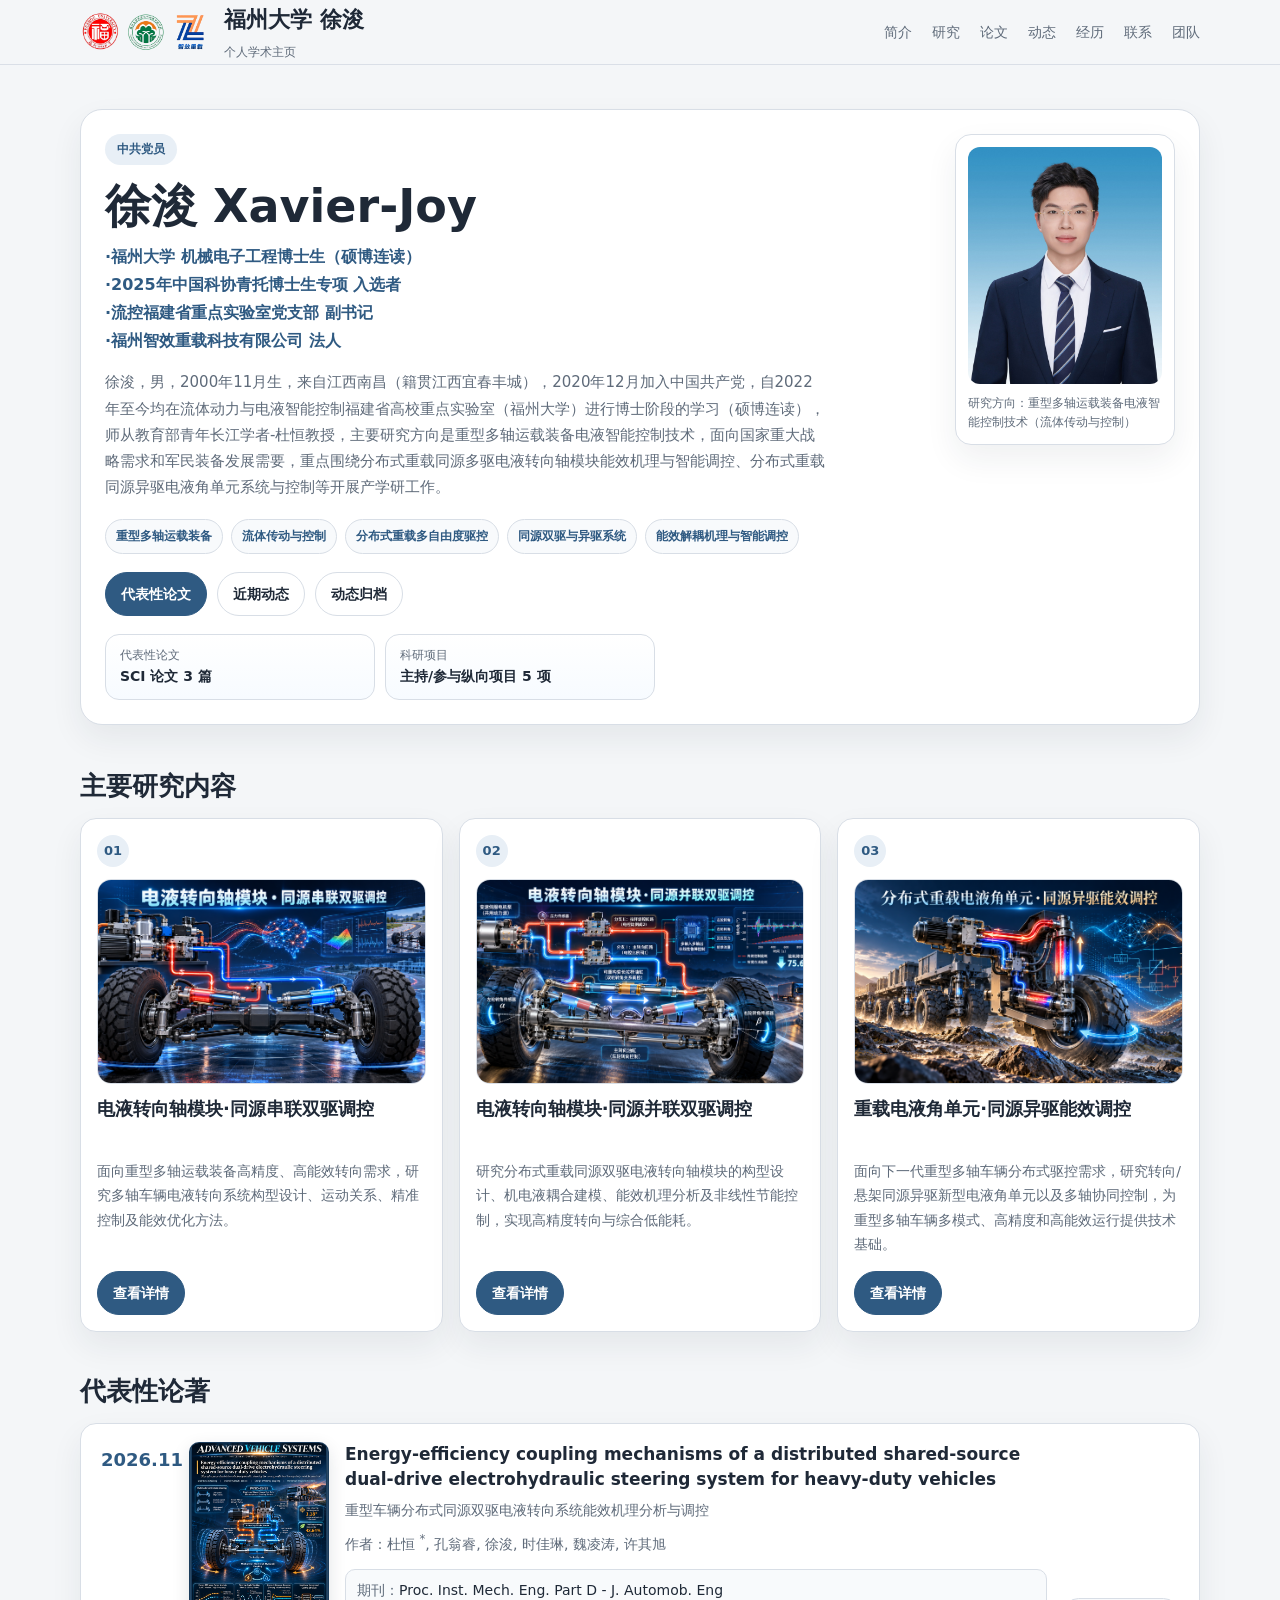
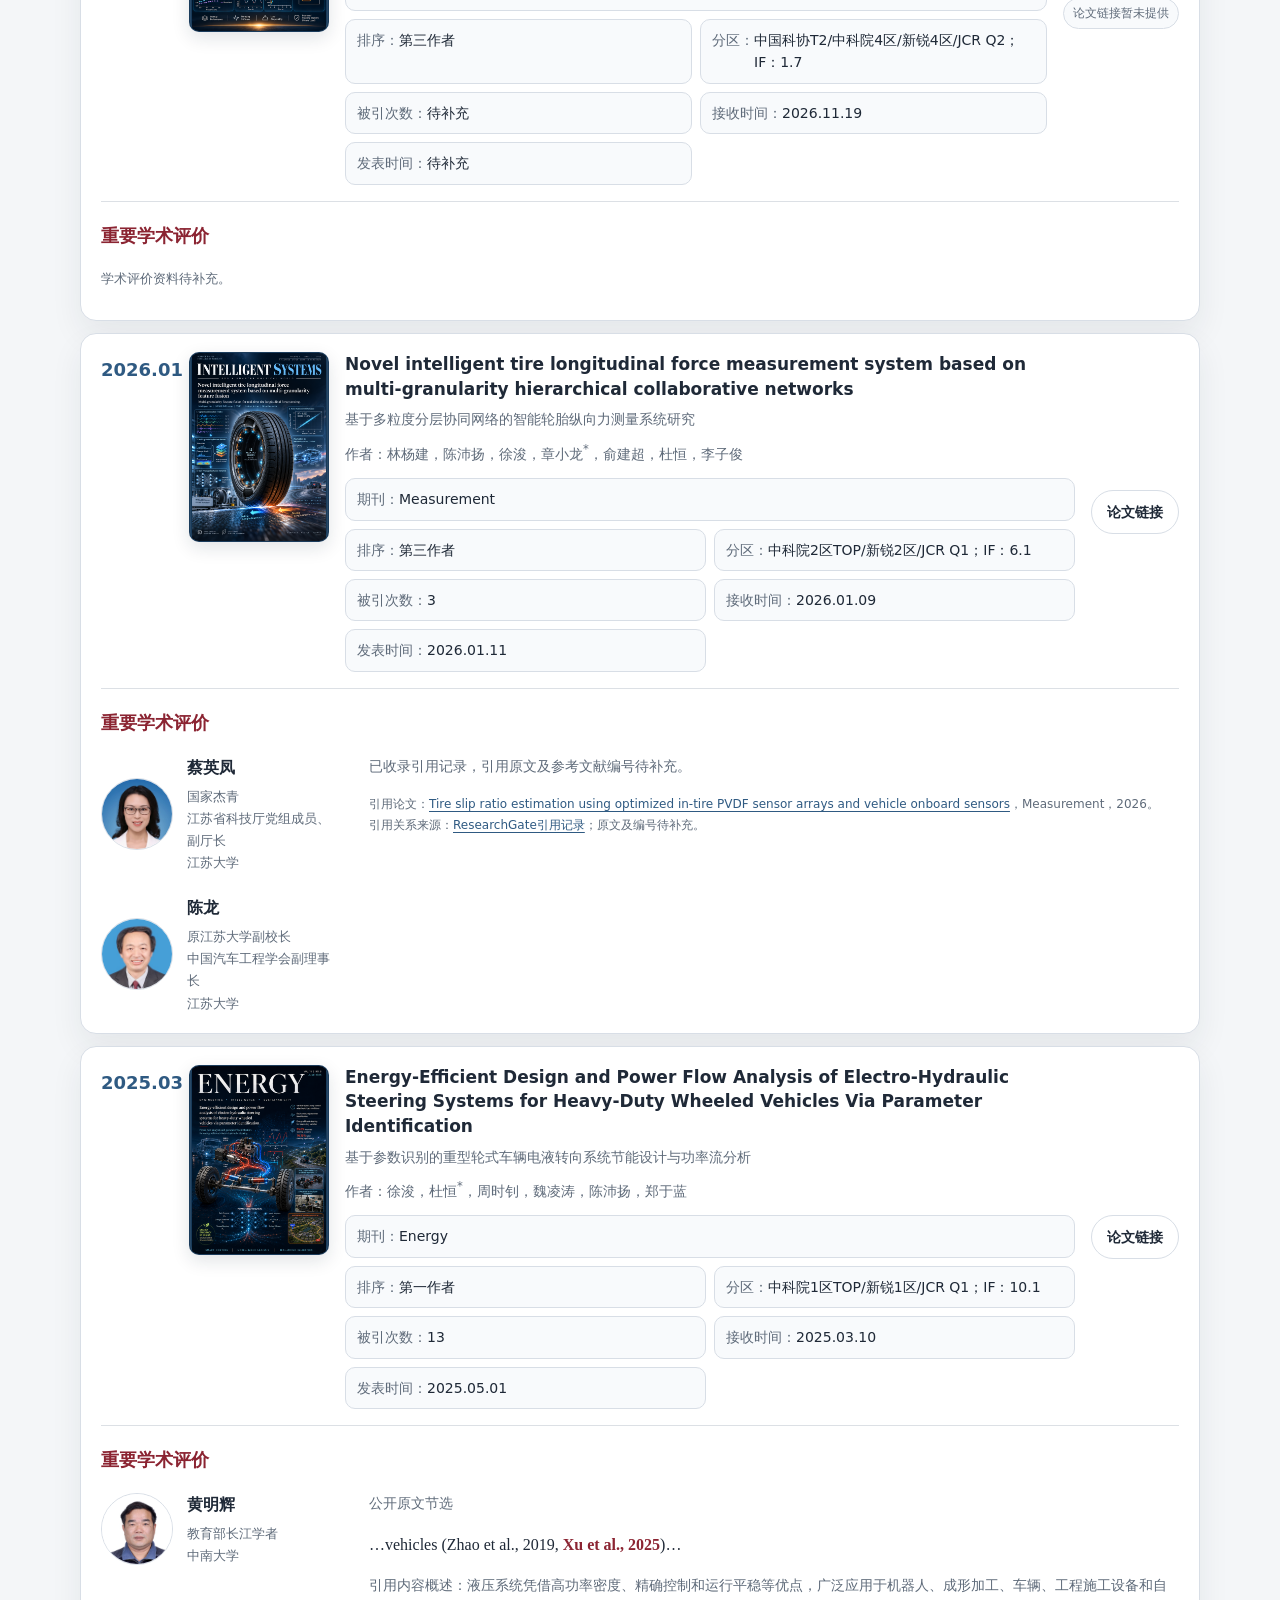
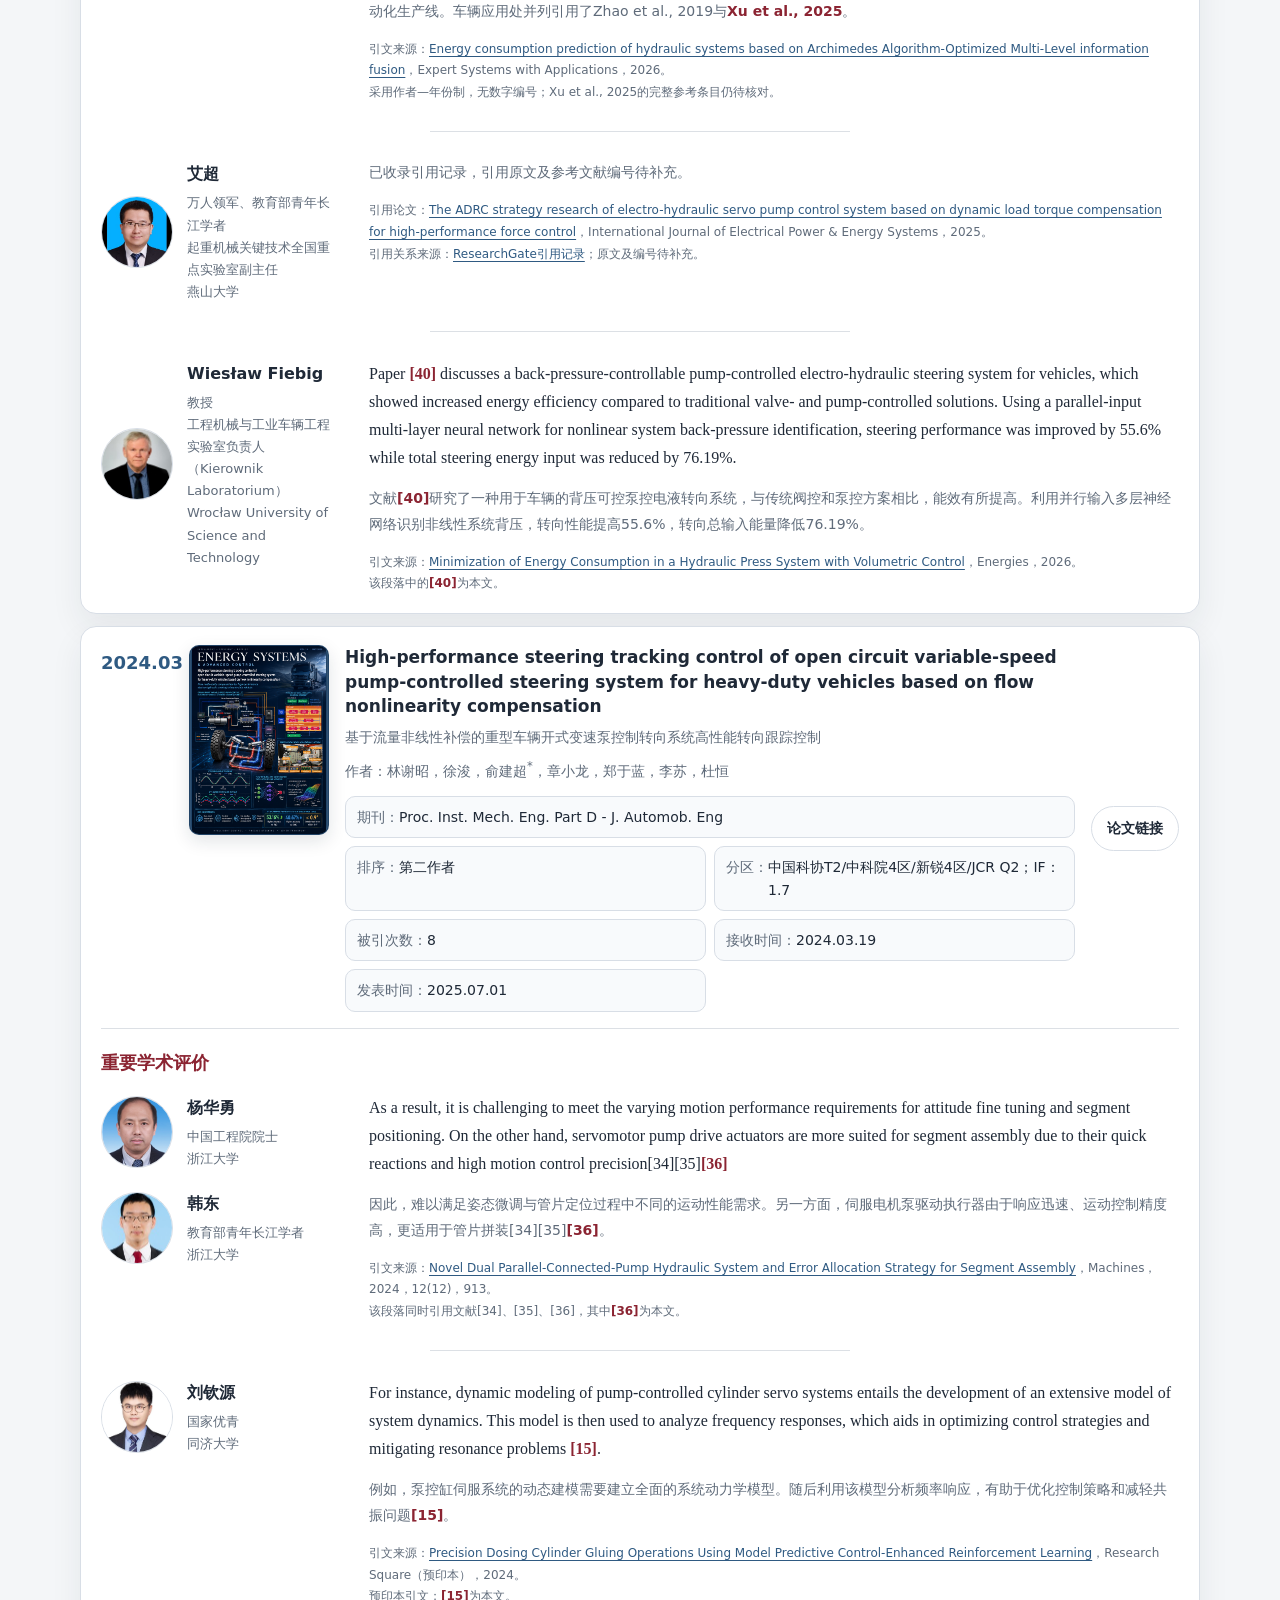
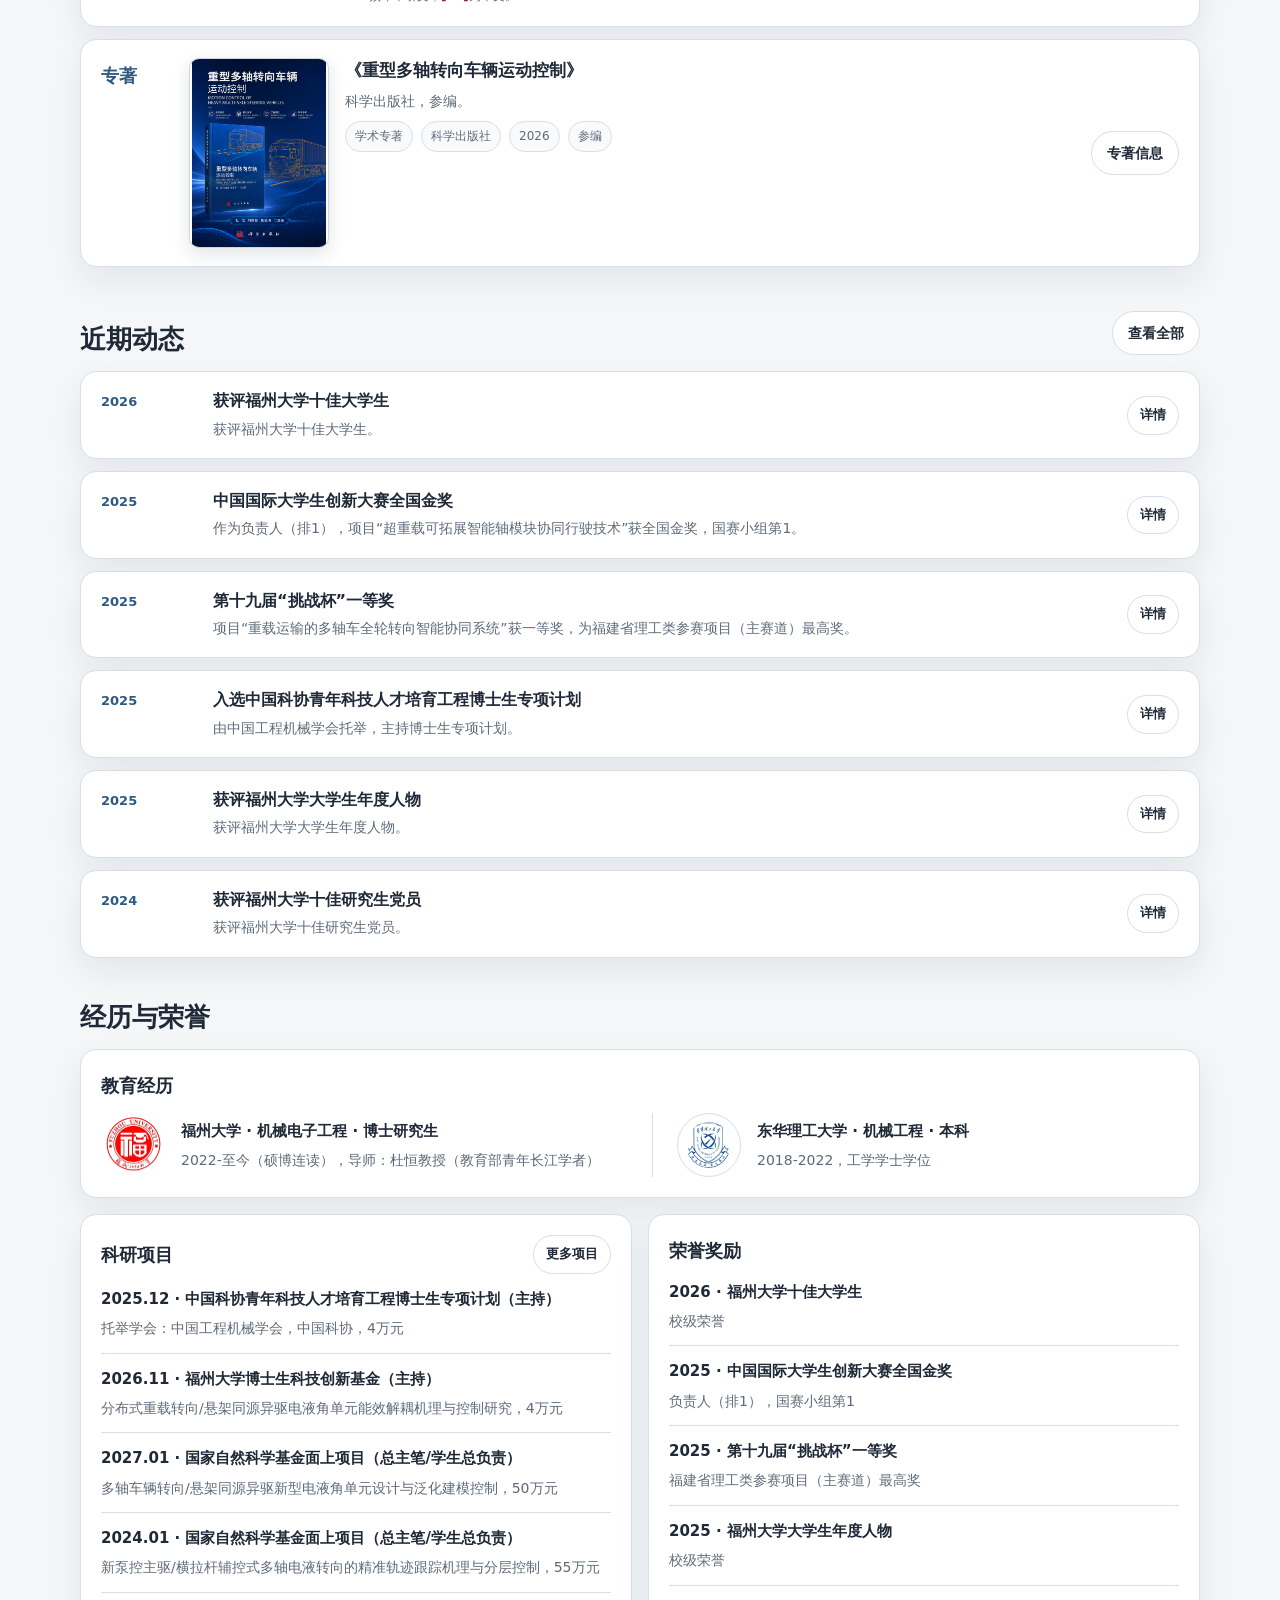
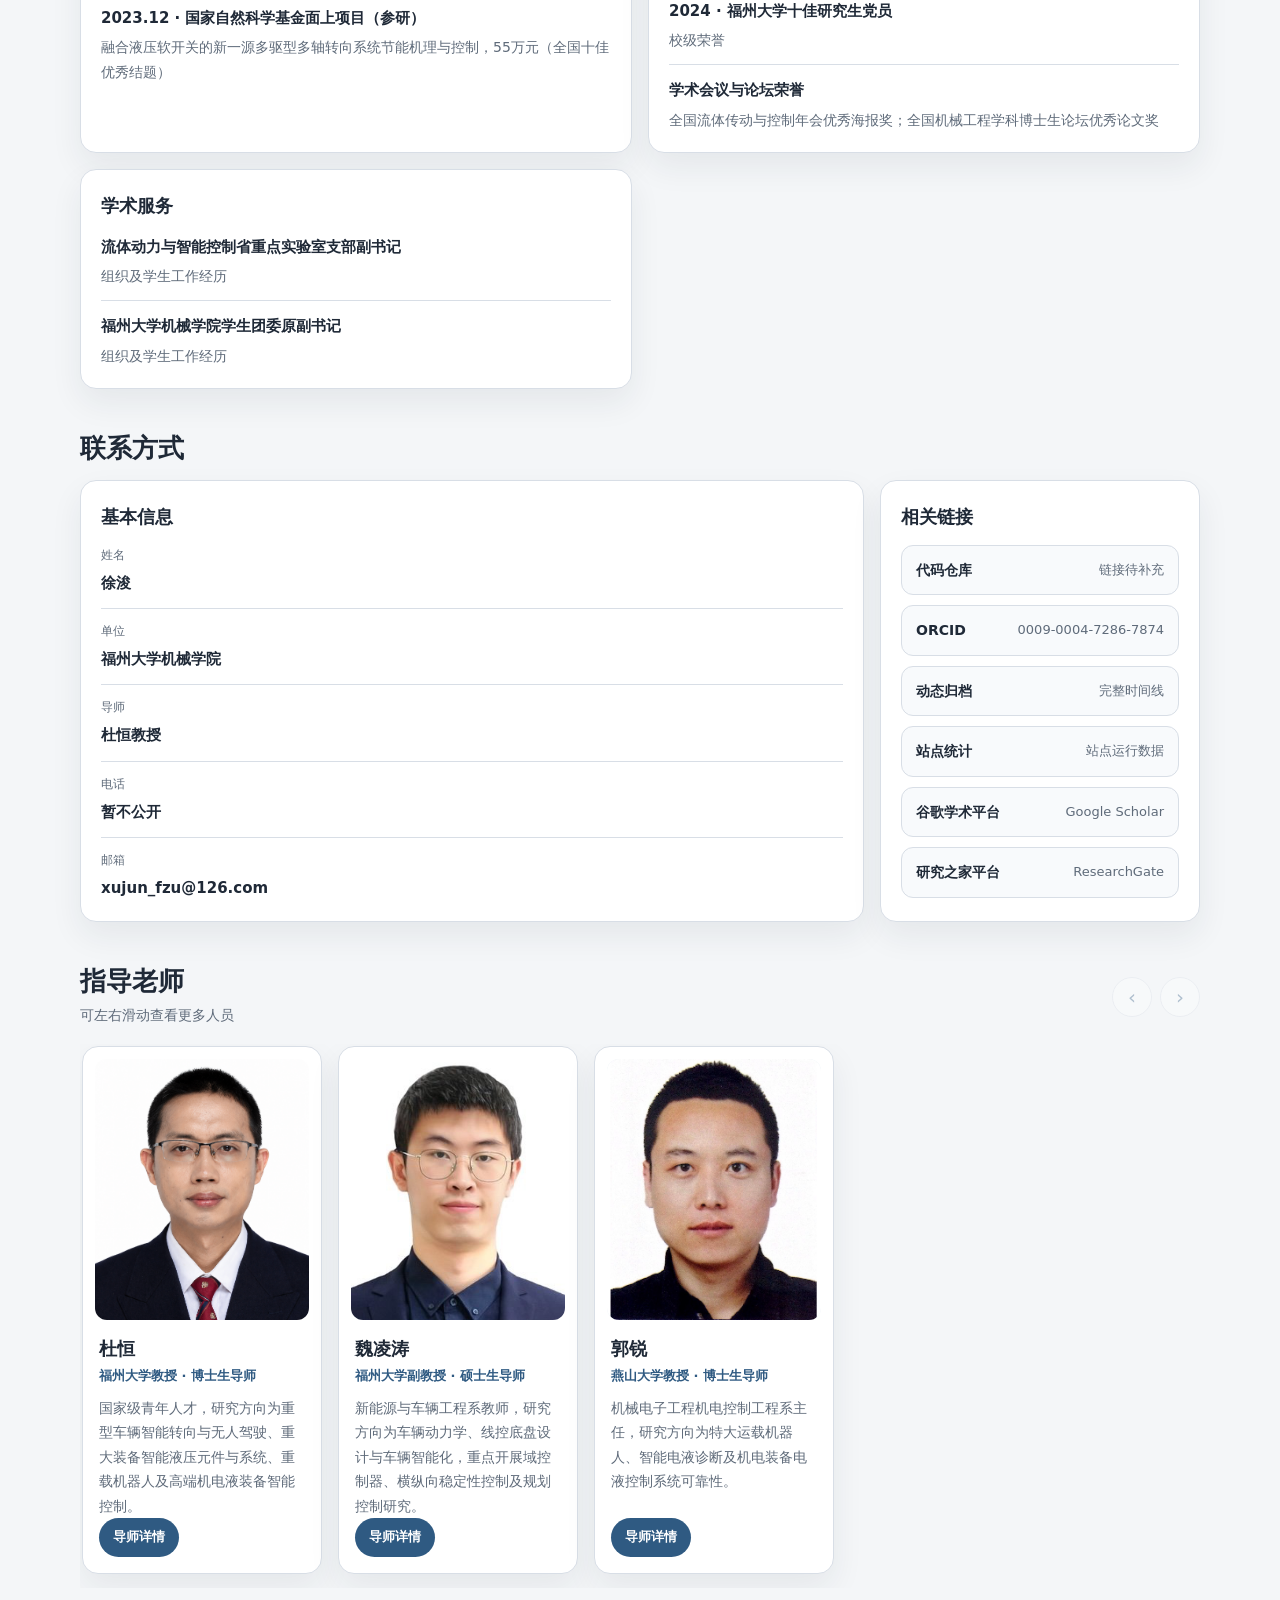
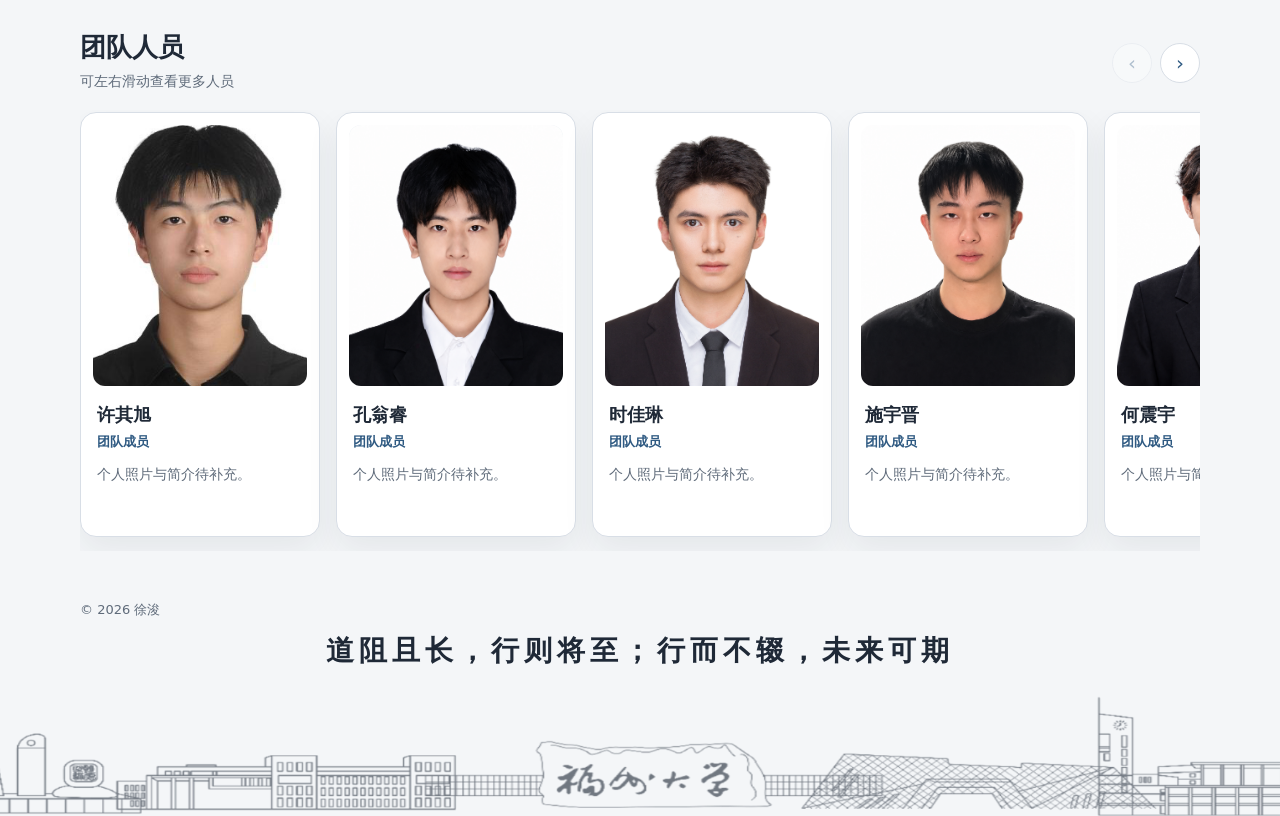
==== commit 34da0c8f: "Move more projects link to heading and add chronological projects archive" ====
--- a/index.html
+++ b/index.html
@@ -815,6 +815,26 @@
             font-size: 14px;
         }
 
+        .projects-card {
+            scroll-margin-top: 78px;
+        }
+
+        .projects-card-head {
+            display: flex;
+            align-items: center;
+            justify-content: space-between;
+            gap: 12px;
+            margin-bottom: 12px;
+        }
+
+        .projects-card-head h3 {
+            margin: 0;
+        }
+
+        .projects-card-head .button {
+            flex-shrink: 0;
+        }
+
         .education-card {
             grid-column: 1 / -1;
             min-width: 0;
@@ -889,36 +909,6 @@
                 width: 56px;
                 height: 56px;
             }
-        }
-
-        .project-more {
-            margin-top: 6px;
-            padding-top: 10px;
-            border-top: 1px dashed var(--line);
-        }
-
-        .project-more summary {
-            cursor: pointer;
-            color: var(--accent);
-            font-weight: 700;
-            font-size: 14px;
-            list-style: none;
-        }
-
-        .project-more summary::-webkit-details-marker {
-            display: none;
-        }
-
-        .project-more summary::before {
-            content: "▸ ";
-        }
-
-        .project-more[open] summary::before {
-            content: "▾ ";
-        }
-
-        .project-more .item-list {
-            margin-top: 8px;
         }
 
         .contact-grid {
@@ -1785,8 +1775,11 @@
                         </div>
                     </article>
 
-                    <article class="split-card">
-                        <h3>科研项目</h3>
+                    <article class="split-card projects-card" id="research-projects">
+                        <div class="projects-card-head">
+                            <h3>科研项目</h3>
+                            <a class="button button-compact" href="html/projects.html">更多项目</a>
+                        </div>
                         <div class="item-list">
                             <div class="item">
                                 <div class="item-title">2025.12 · 中国科协青年科技人才培育工程博士生专项计划（主持）</div>
@@ -1809,15 +1802,6 @@
                                 <div class="item-text">融合液压软开关的新一源多驱型多轴转向系统节能机理与控制，55万元（全国十佳优秀结题）</div>
                             </div>
                         </div>
-                        <details class="project-more">
-                            <summary>更多项目（参与 1 项）</summary>
-                            <div class="item-list">
-                                <div class="item">
-                                    <div class="item-title">2025.12 · 福建省杰青项目（参研）</div>
-                                    <div class="item-text">实现多轴转向一源多驱系统优良能效与动态特性的新原理和新方法，30万元（结题）</div>
-                                </div>
-                            </div>
-                        </details>
                     </article>
 
                     <article class="split-card">
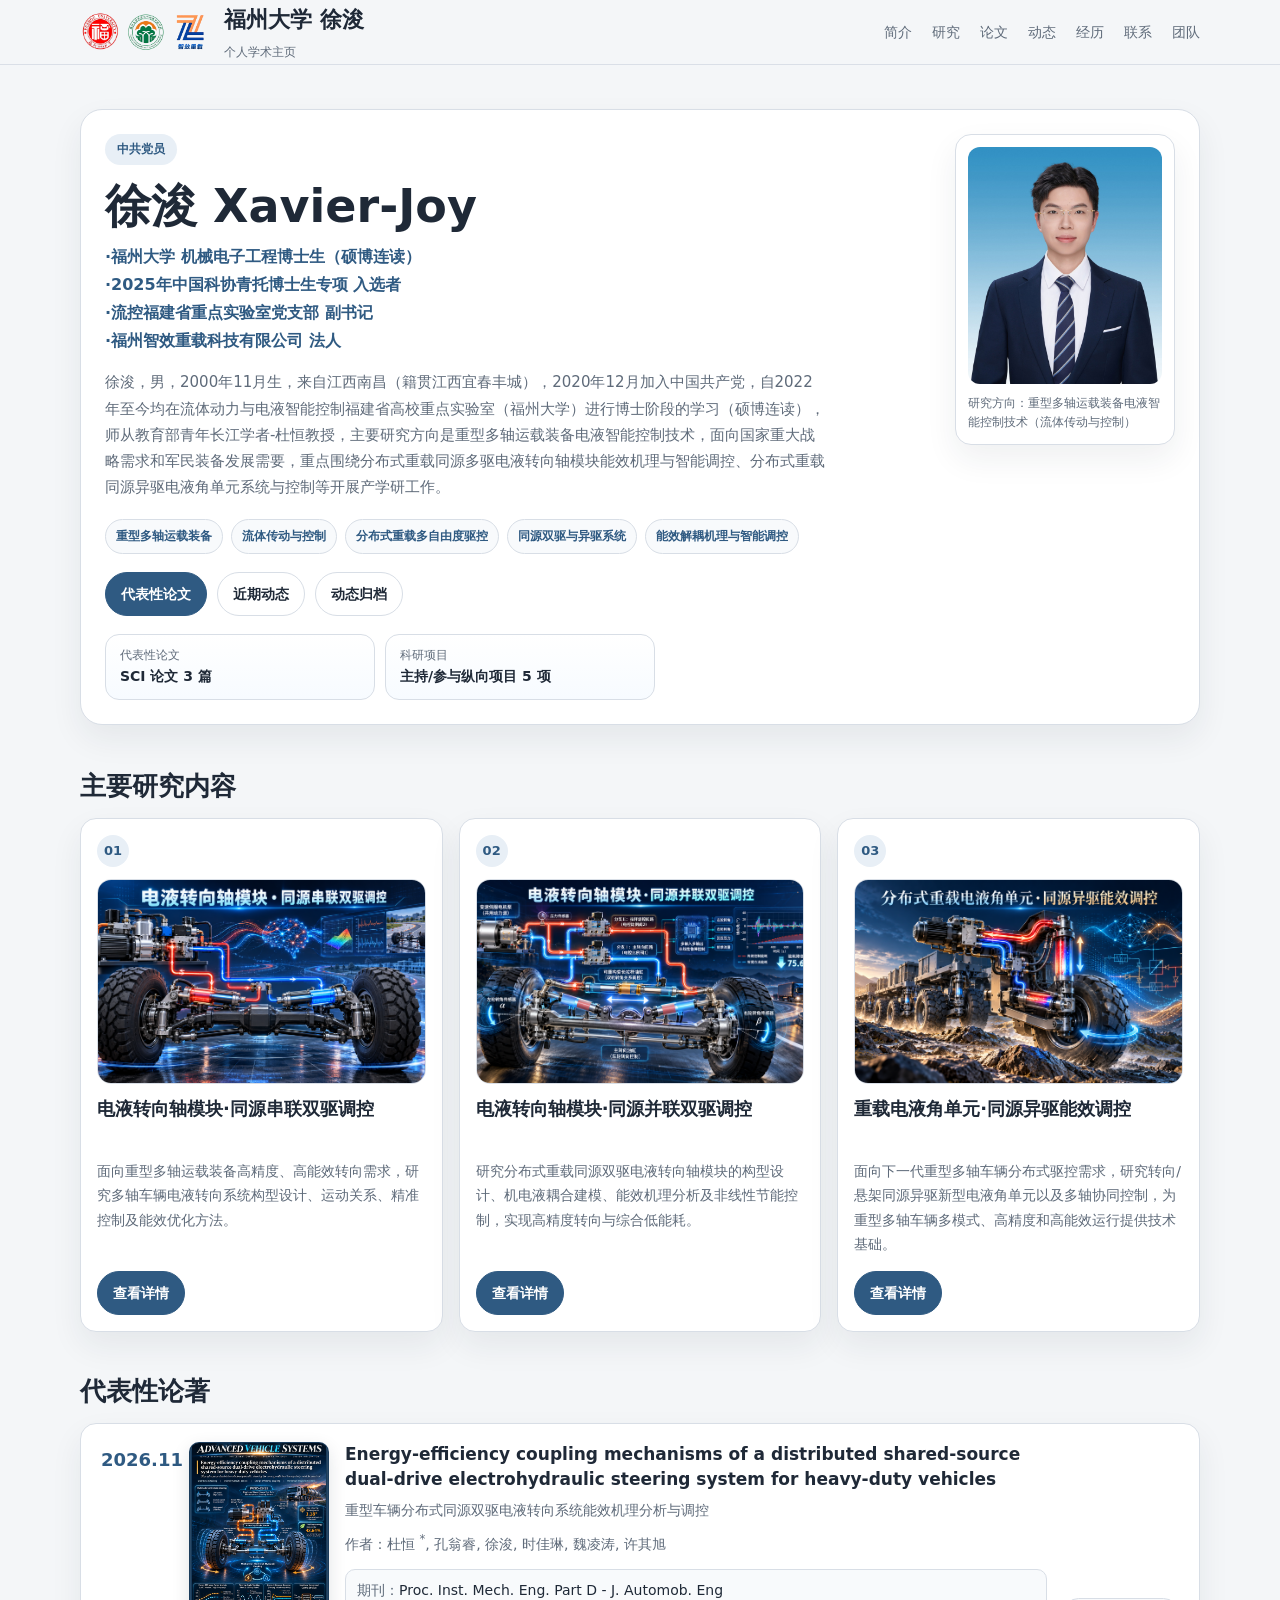
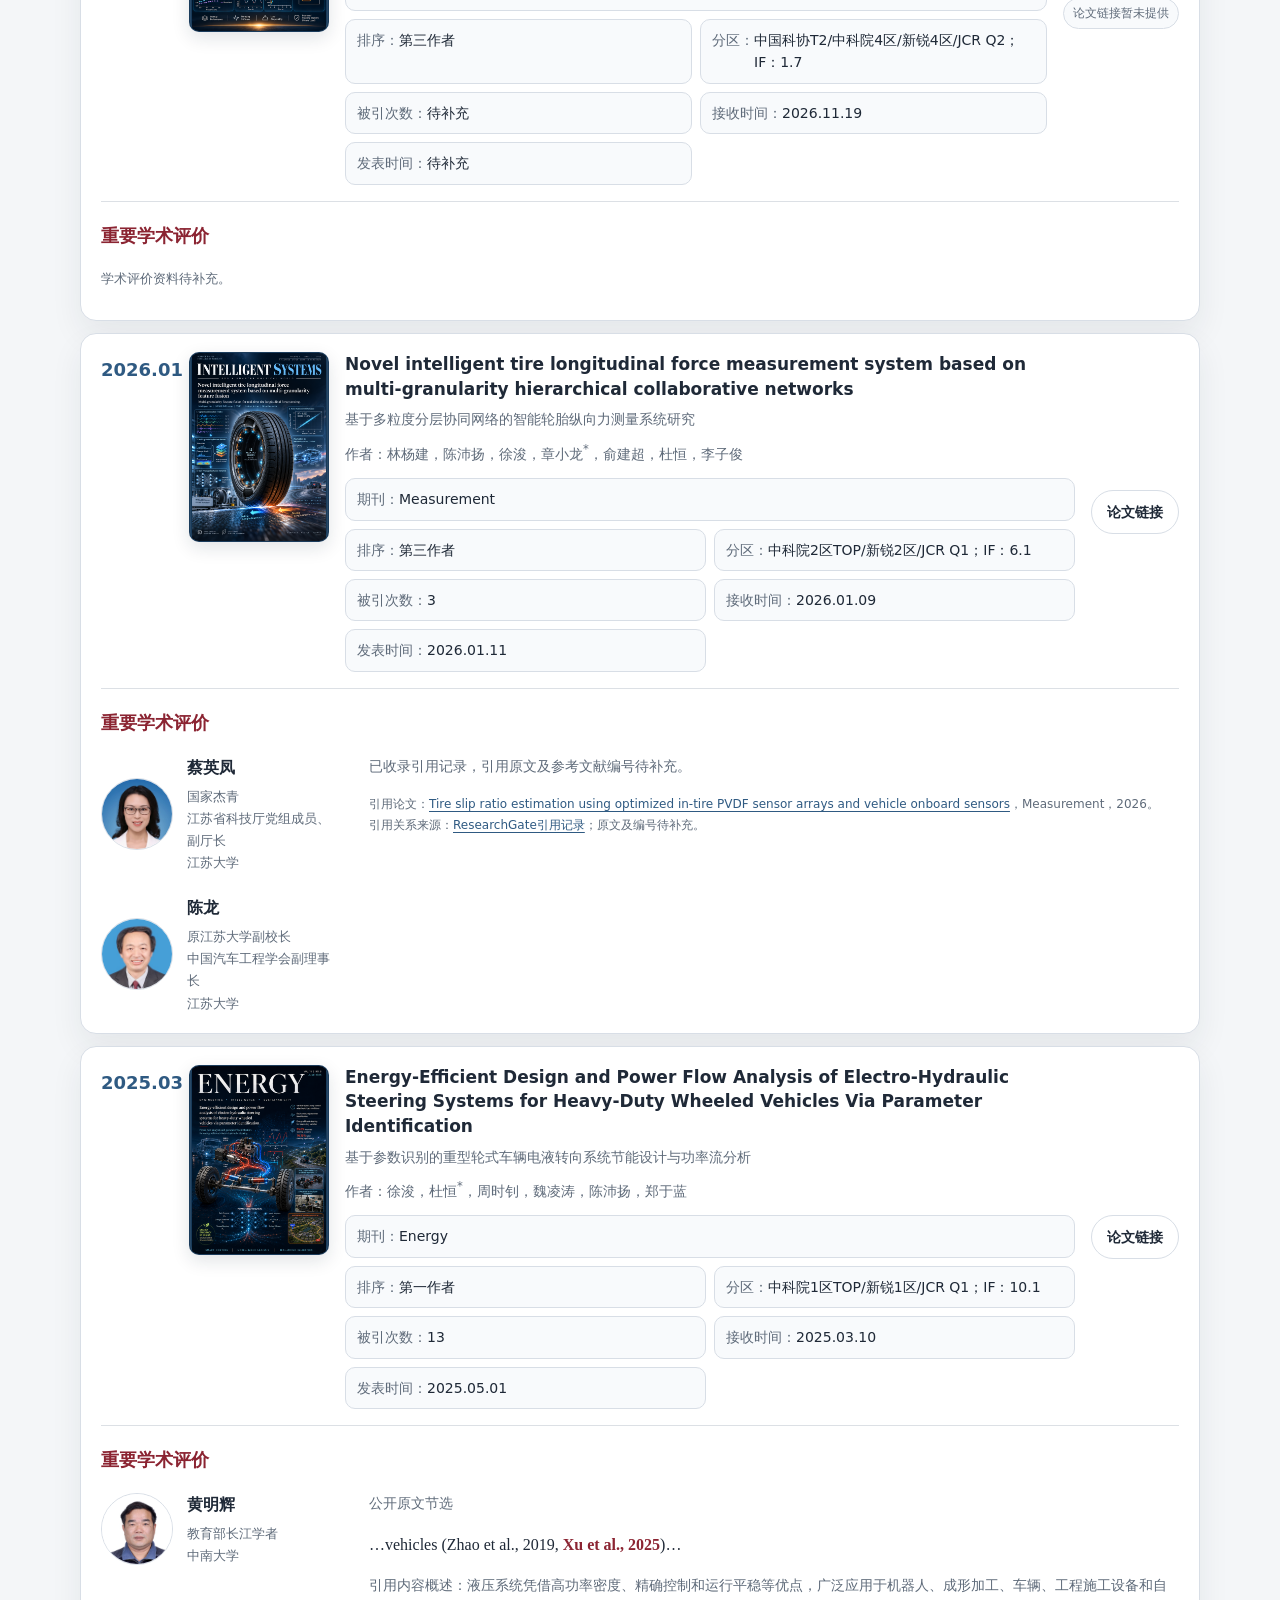
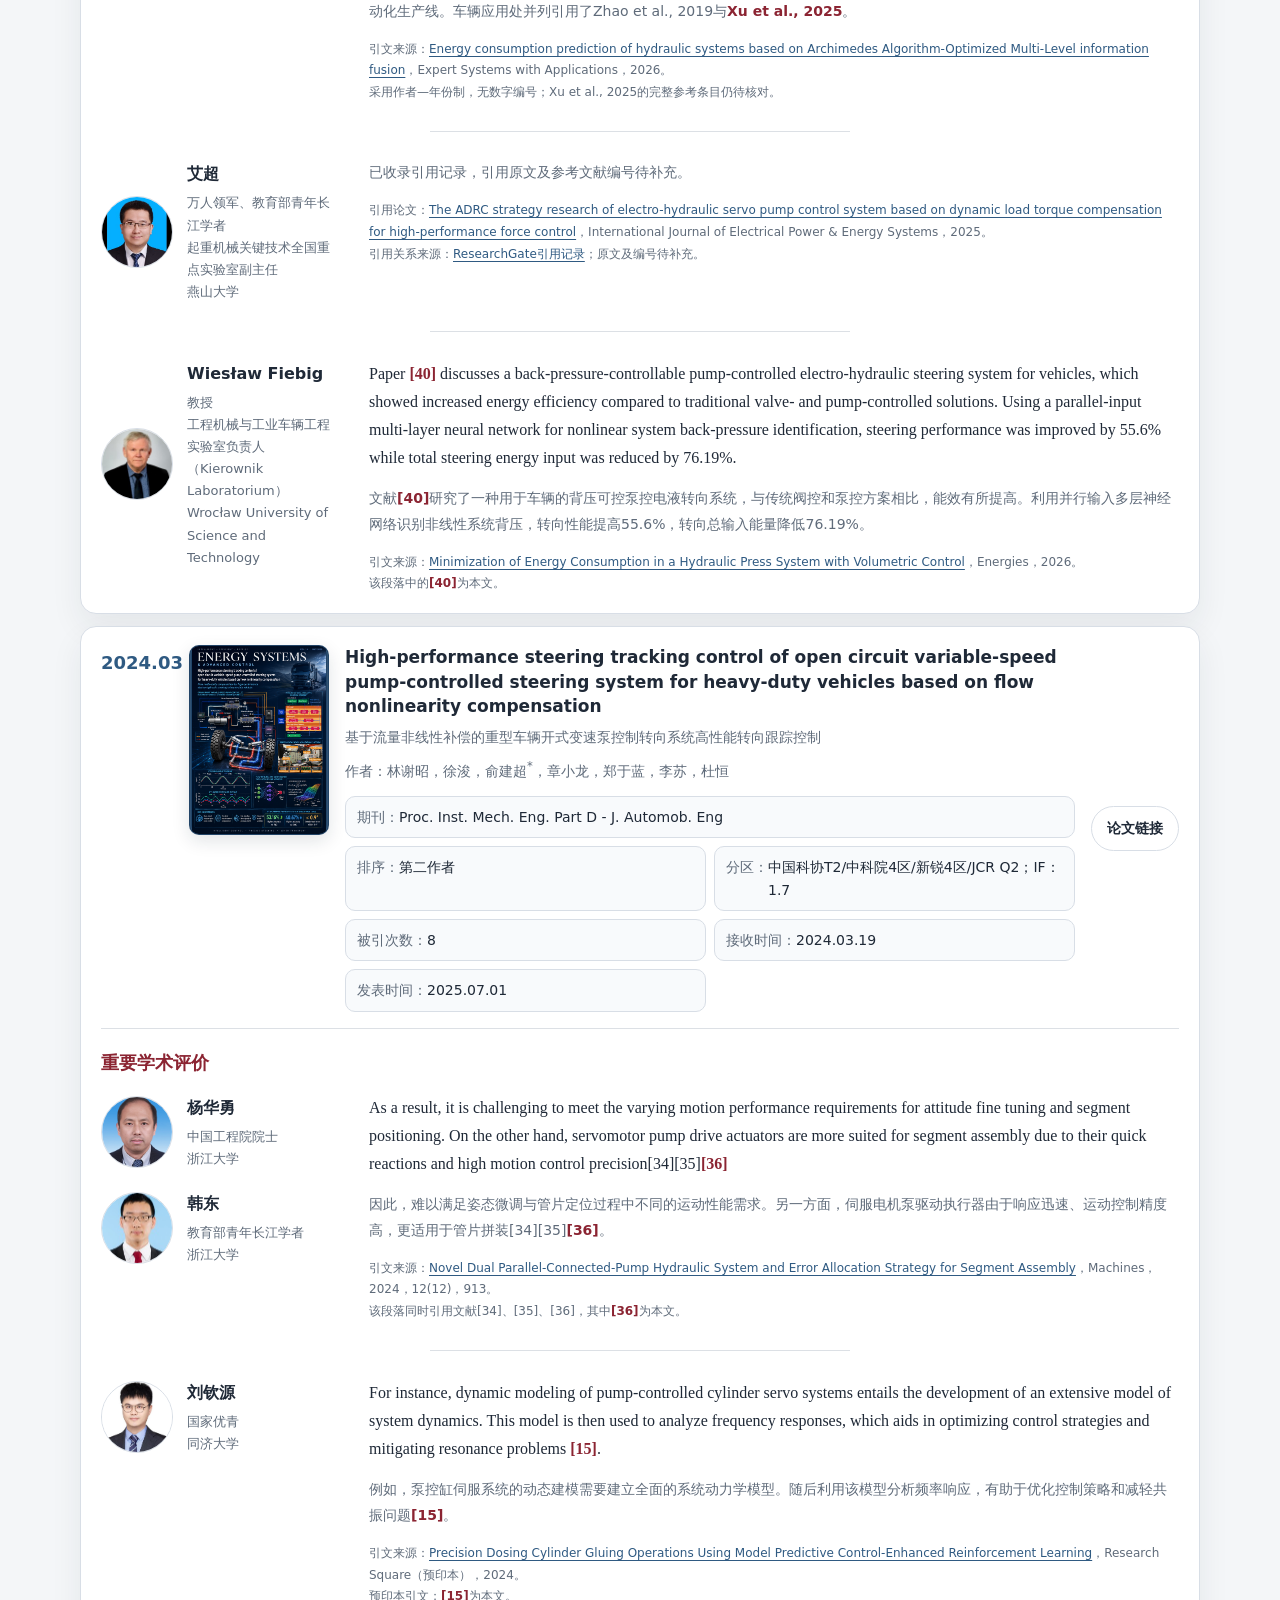
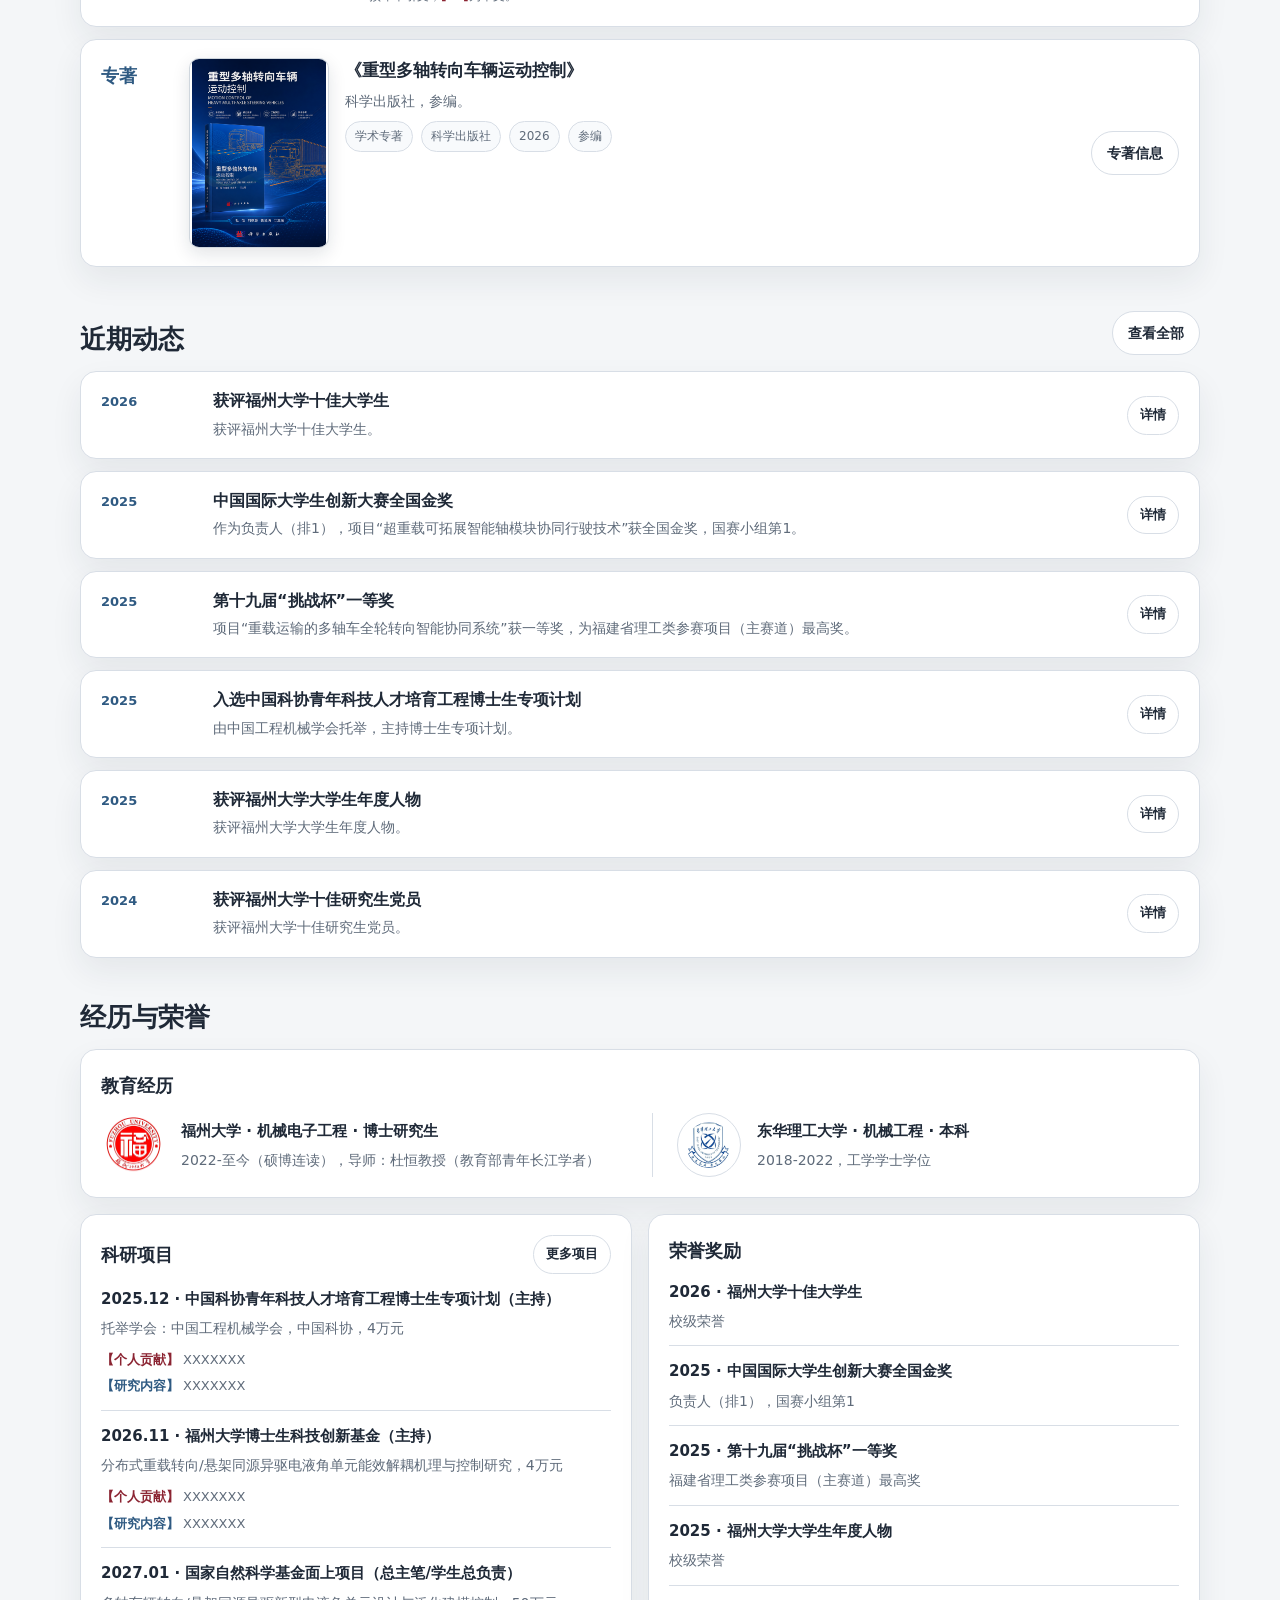
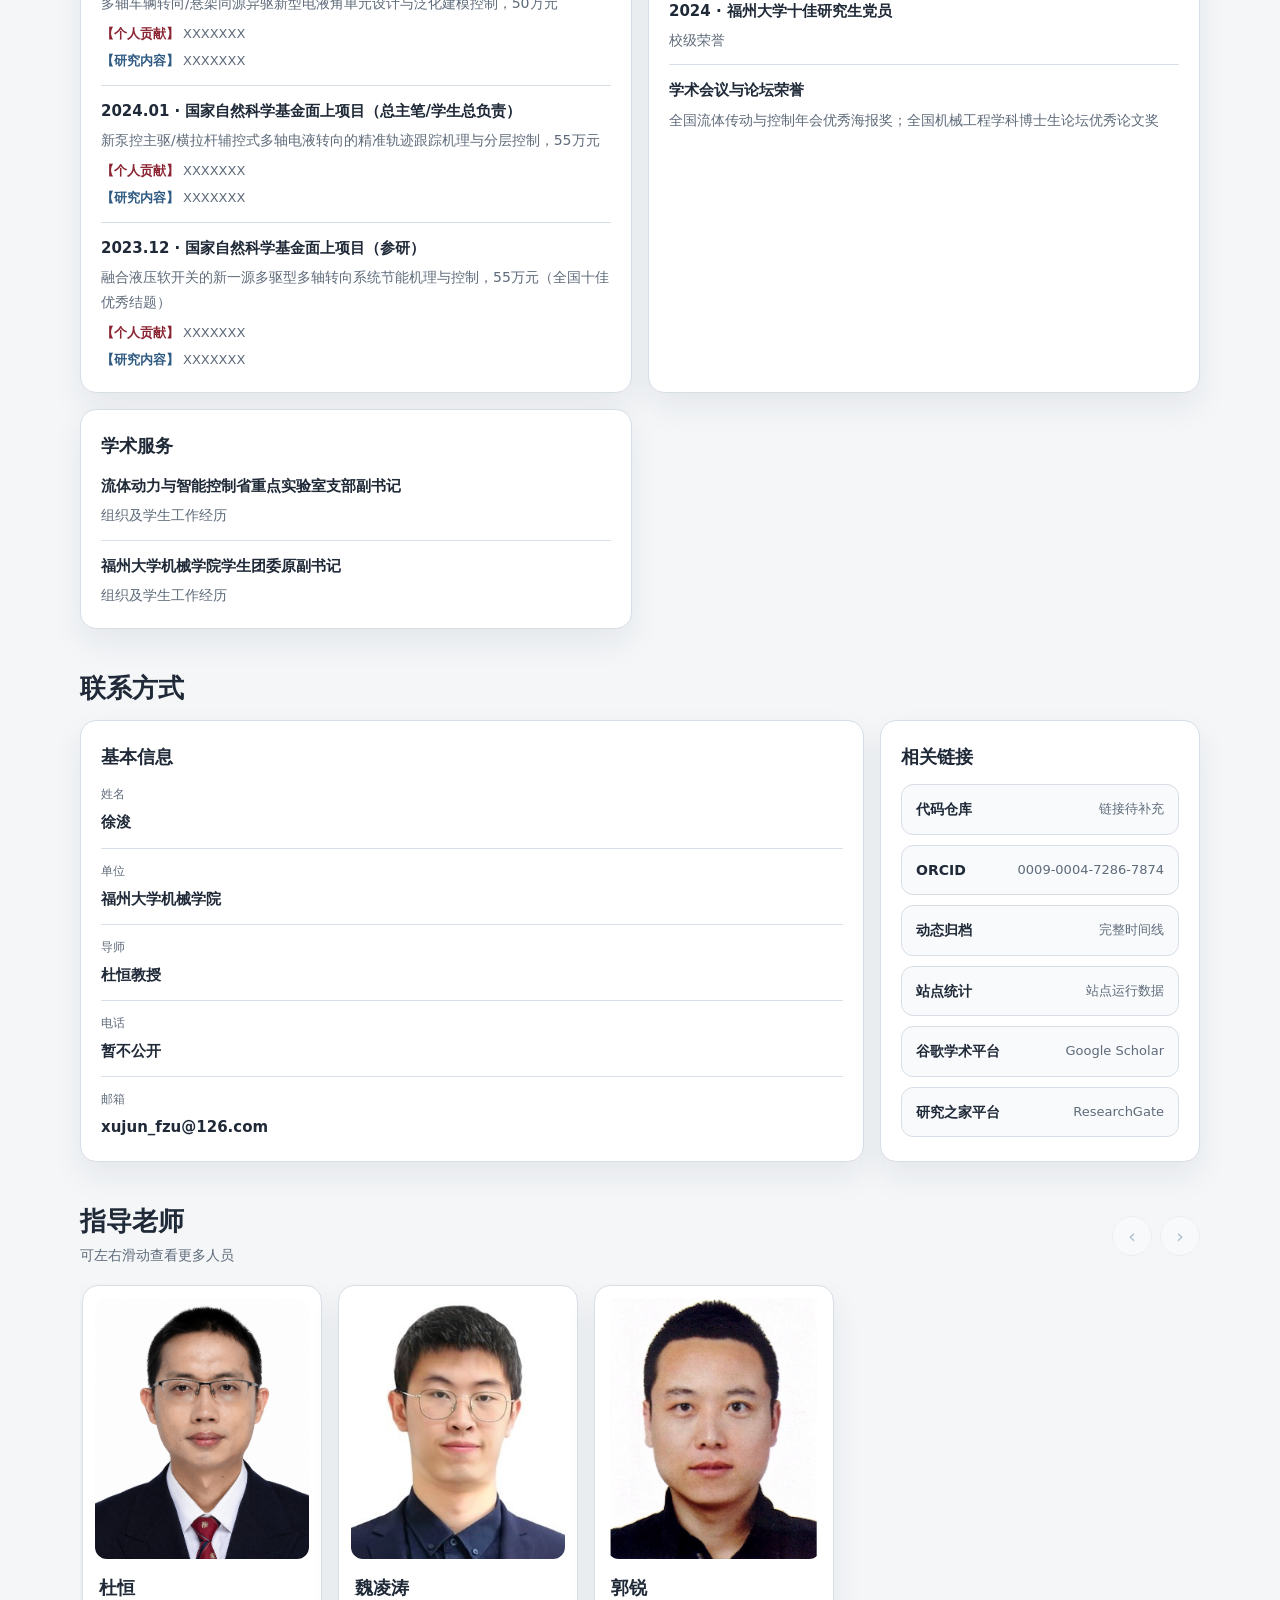
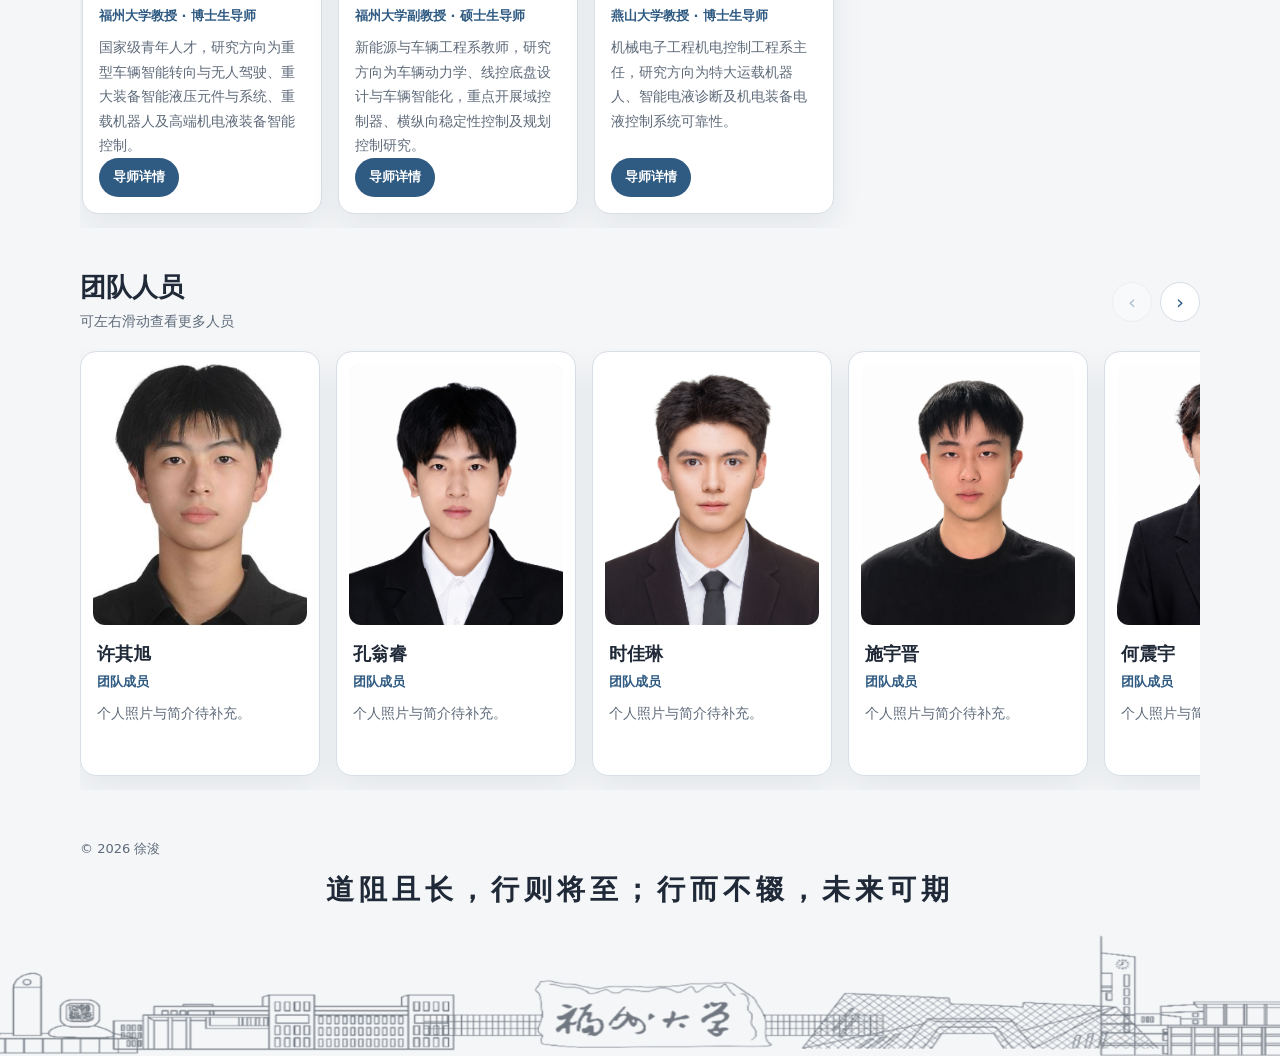
==== commit 31687a66: "Add contribution and research content lines under every project" ====
--- a/index.html
+++ b/index.html
@@ -1349,6 +1349,39 @@
                 margin: 0 -25%;
             }
         }
+        .project-notes {
+            display: grid;
+            gap: 4px;
+            margin-top: 8px;
+            color: var(--muted);
+            font-size: 13px;
+            font-weight: 400;
+            line-height: 1.75;
+            overflow-wrap: anywhere;
+        }
+
+        .project-note {
+            margin: 0;
+        }
+
+        .project-note strong {
+            margin-right: 4px;
+            font-weight: 700;
+        }
+
+        .project-note-contribution {
+            color: #8b2432;
+        }
+
+        .project-note-research {
+            color: var(--accent);
+        }
+
+        .project-note span {
+            color: var(--muted);
+            font-weight: 400;
+        }
+
     </style>
 </head>
 <body>
@@ -1784,22 +1817,42 @@
                             <div class="item">
                                 <div class="item-title">2025.12 · 中国科协青年科技人才培育工程博士生专项计划（主持）</div>
                                 <div class="item-text">托举学会：中国工程机械学会，中国科协，4万元</div>
+                                <div class="project-notes">
+                                    <p class="project-note"><strong class="project-note-contribution">【个人贡献】</strong><span>XXXXXXX</span></p>
+                                    <p class="project-note"><strong class="project-note-research">【研究内容】</strong><span>XXXXXXX</span></p>
+                                </div>
                             </div>
                             <div class="item">
                                 <div class="item-title">2026.11 · 福州大学博士生科技创新基金（主持）</div>
                                 <div class="item-text">分布式重载转向/悬架同源异驱电液角单元能效解耦机理与控制研究，4万元</div>
+                                <div class="project-notes">
+                                    <p class="project-note"><strong class="project-note-contribution">【个人贡献】</strong><span>XXXXXXX</span></p>
+                                    <p class="project-note"><strong class="project-note-research">【研究内容】</strong><span>XXXXXXX</span></p>
+                                </div>
                             </div>
                             <div class="item">
                                 <div class="item-title">2027.01 · 国家自然科学基金面上项目（总主笔/学生总负责）</div>
                                 <div class="item-text">多轴车辆转向/悬架同源异驱新型电液角单元设计与泛化建模控制，50万元</div>
+                                <div class="project-notes">
+                                    <p class="project-note"><strong class="project-note-contribution">【个人贡献】</strong><span>XXXXXXX</span></p>
+                                    <p class="project-note"><strong class="project-note-research">【研究内容】</strong><span>XXXXXXX</span></p>
+                                </div>
                             </div>
                             <div class="item">
                                 <div class="item-title">2024.01 · 国家自然科学基金面上项目（总主笔/学生总负责）</div>
                                 <div class="item-text">新泵控主驱/横拉杆辅控式多轴电液转向的精准轨迹跟踪机理与分层控制，55万元</div>
+                                <div class="project-notes">
+                                    <p class="project-note"><strong class="project-note-contribution">【个人贡献】</strong><span>XXXXXXX</span></p>
+                                    <p class="project-note"><strong class="project-note-research">【研究内容】</strong><span>XXXXXXX</span></p>
+                                </div>
                             </div>
                             <div class="item">
                                 <div class="item-title">2023.12 · 国家自然科学基金面上项目（参研）</div>
                                 <div class="item-text">融合液压软开关的新一源多驱型多轴转向系统节能机理与控制，55万元（全国十佳优秀结题）</div>
+                                <div class="project-notes">
+                                    <p class="project-note"><strong class="project-note-contribution">【个人贡献】</strong><span>XXXXXXX</span></p>
+                                    <p class="project-note"><strong class="project-note-research">【研究内容】</strong><span>XXXXXXX</span></p>
+                                </div>
                             </div>
                         </div>
                     </article>
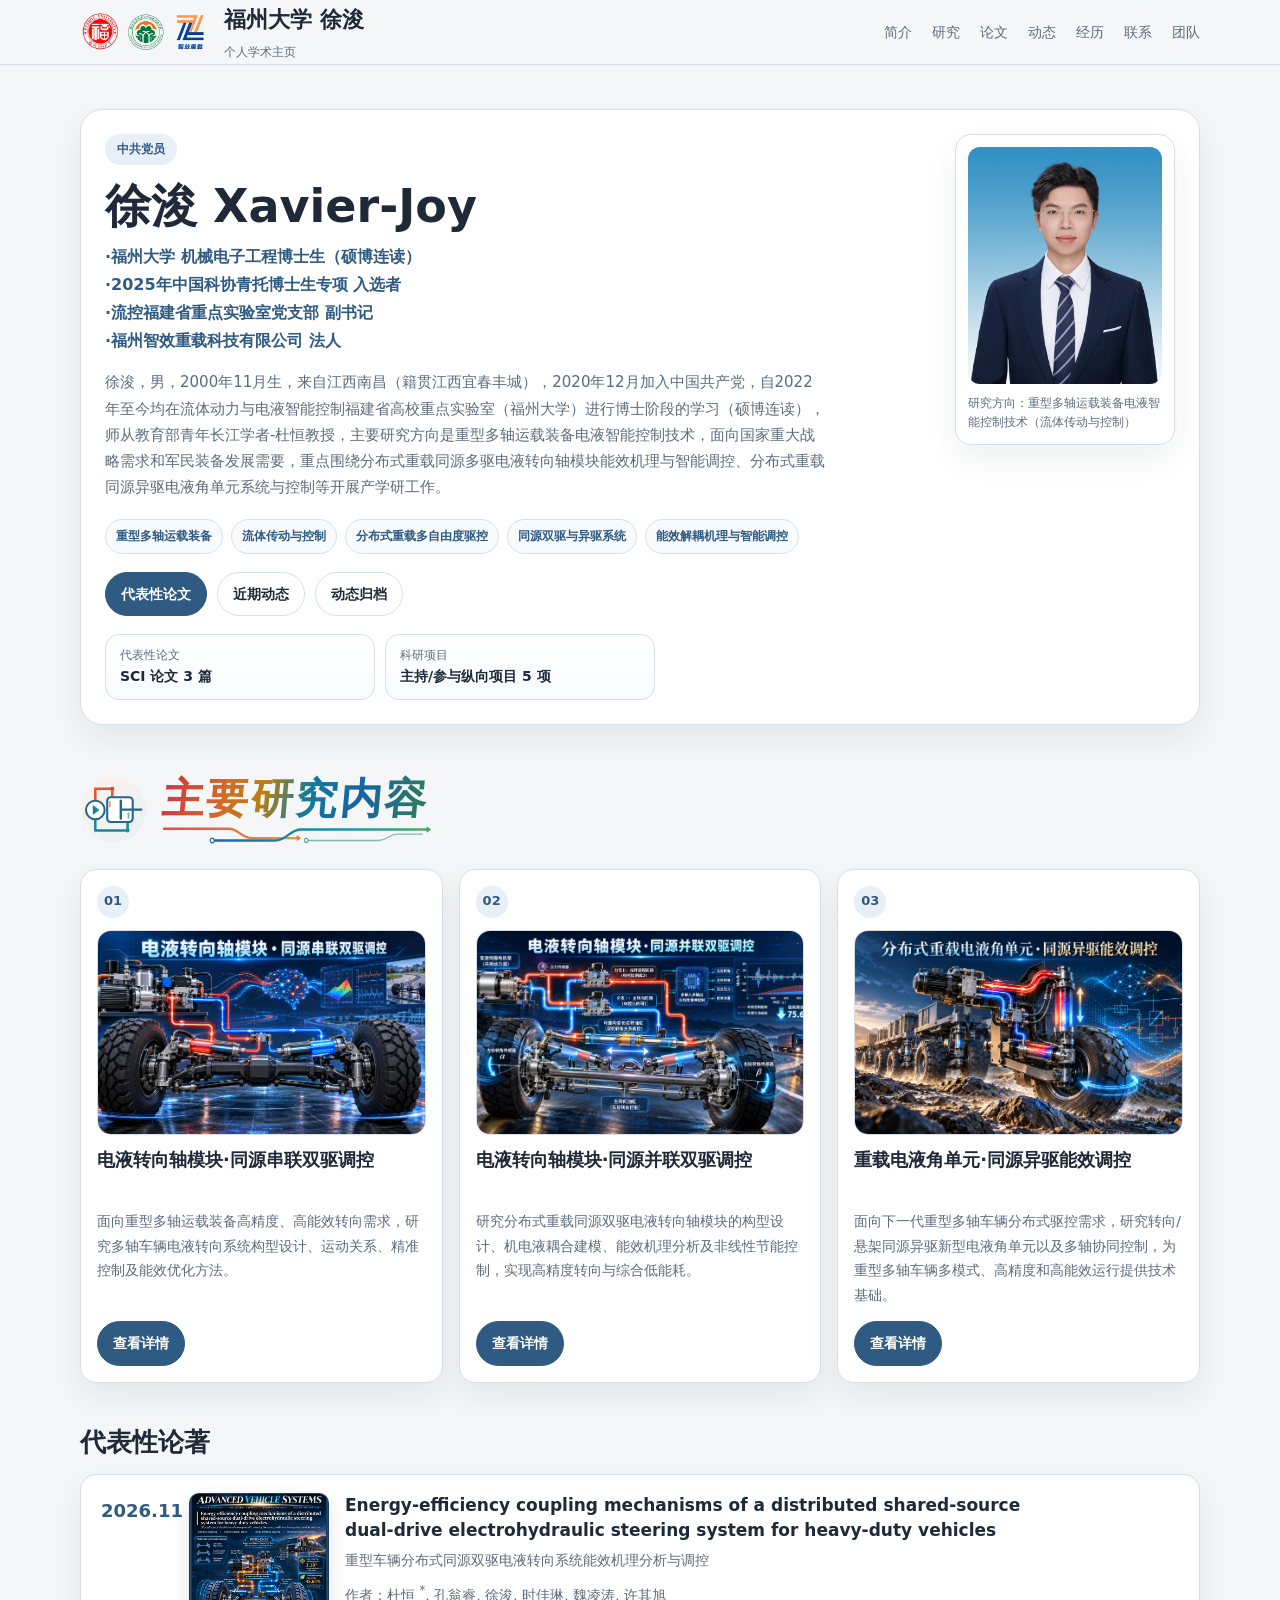
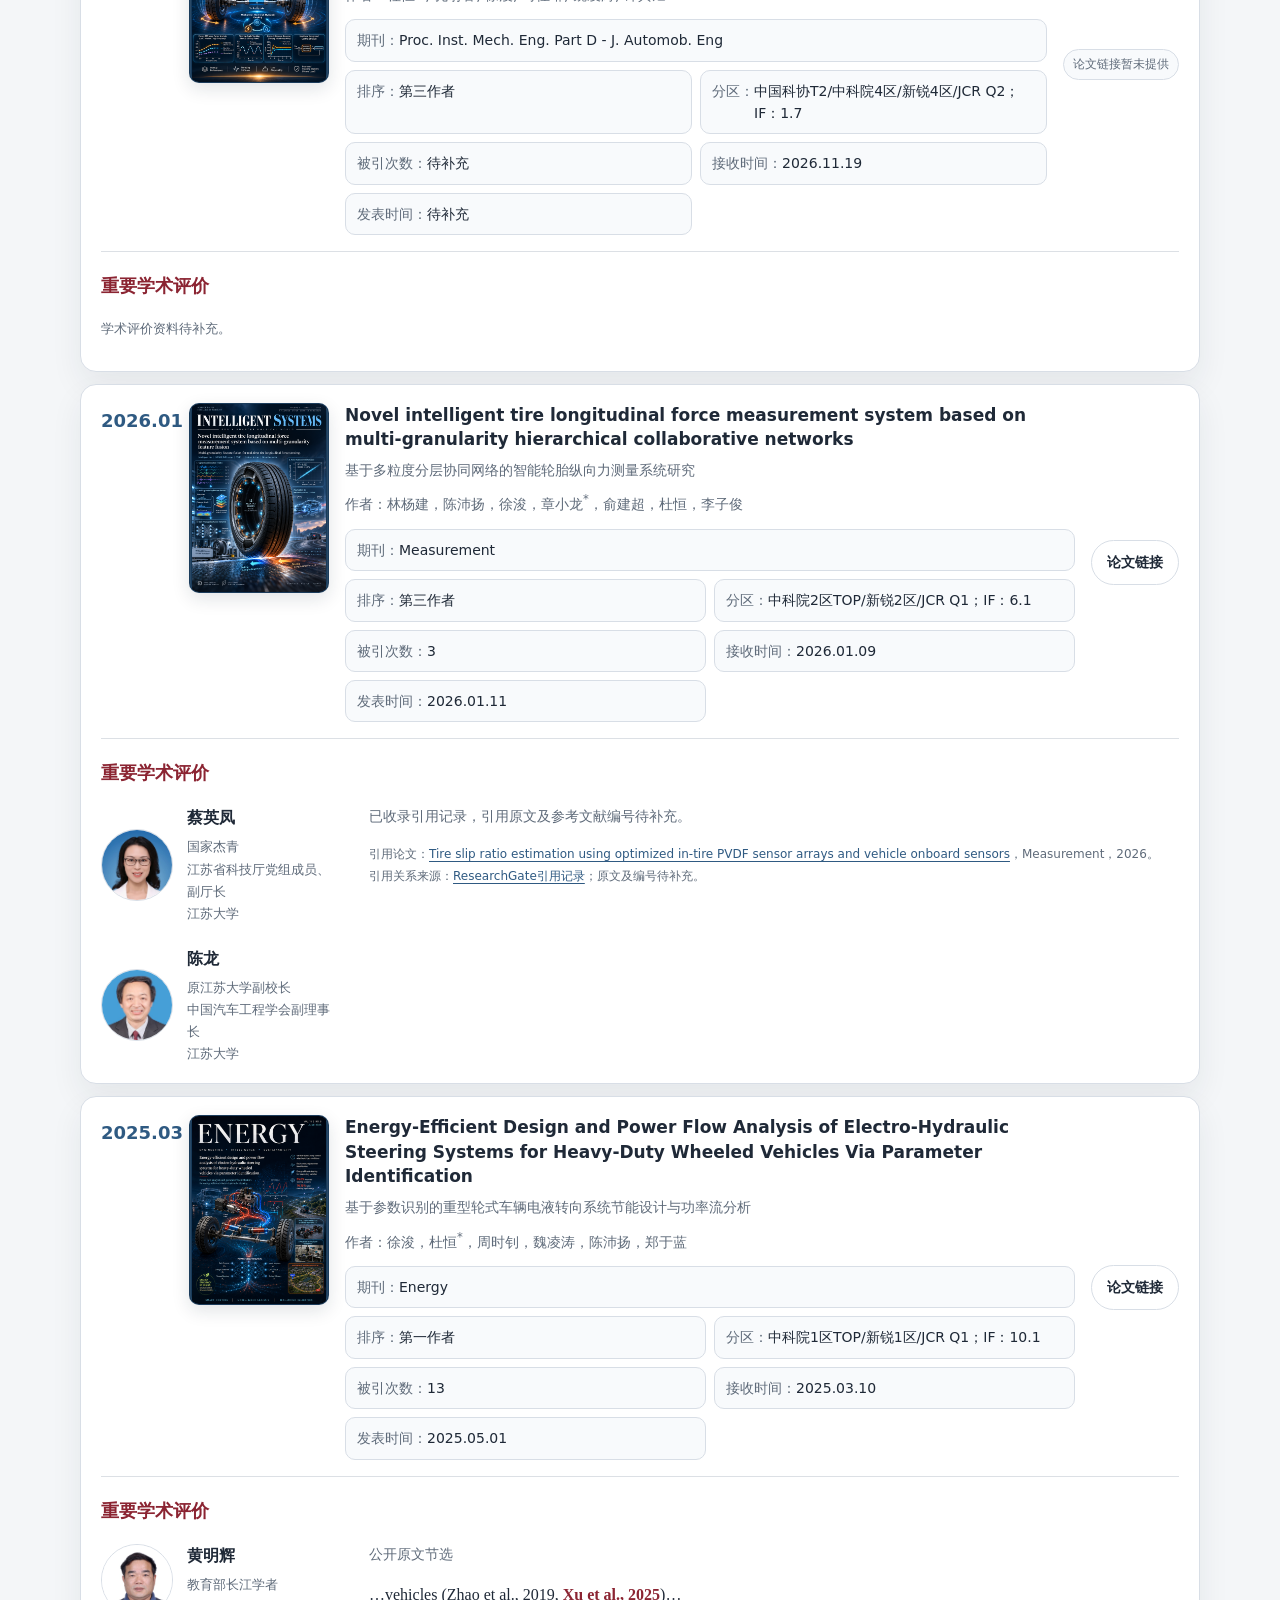
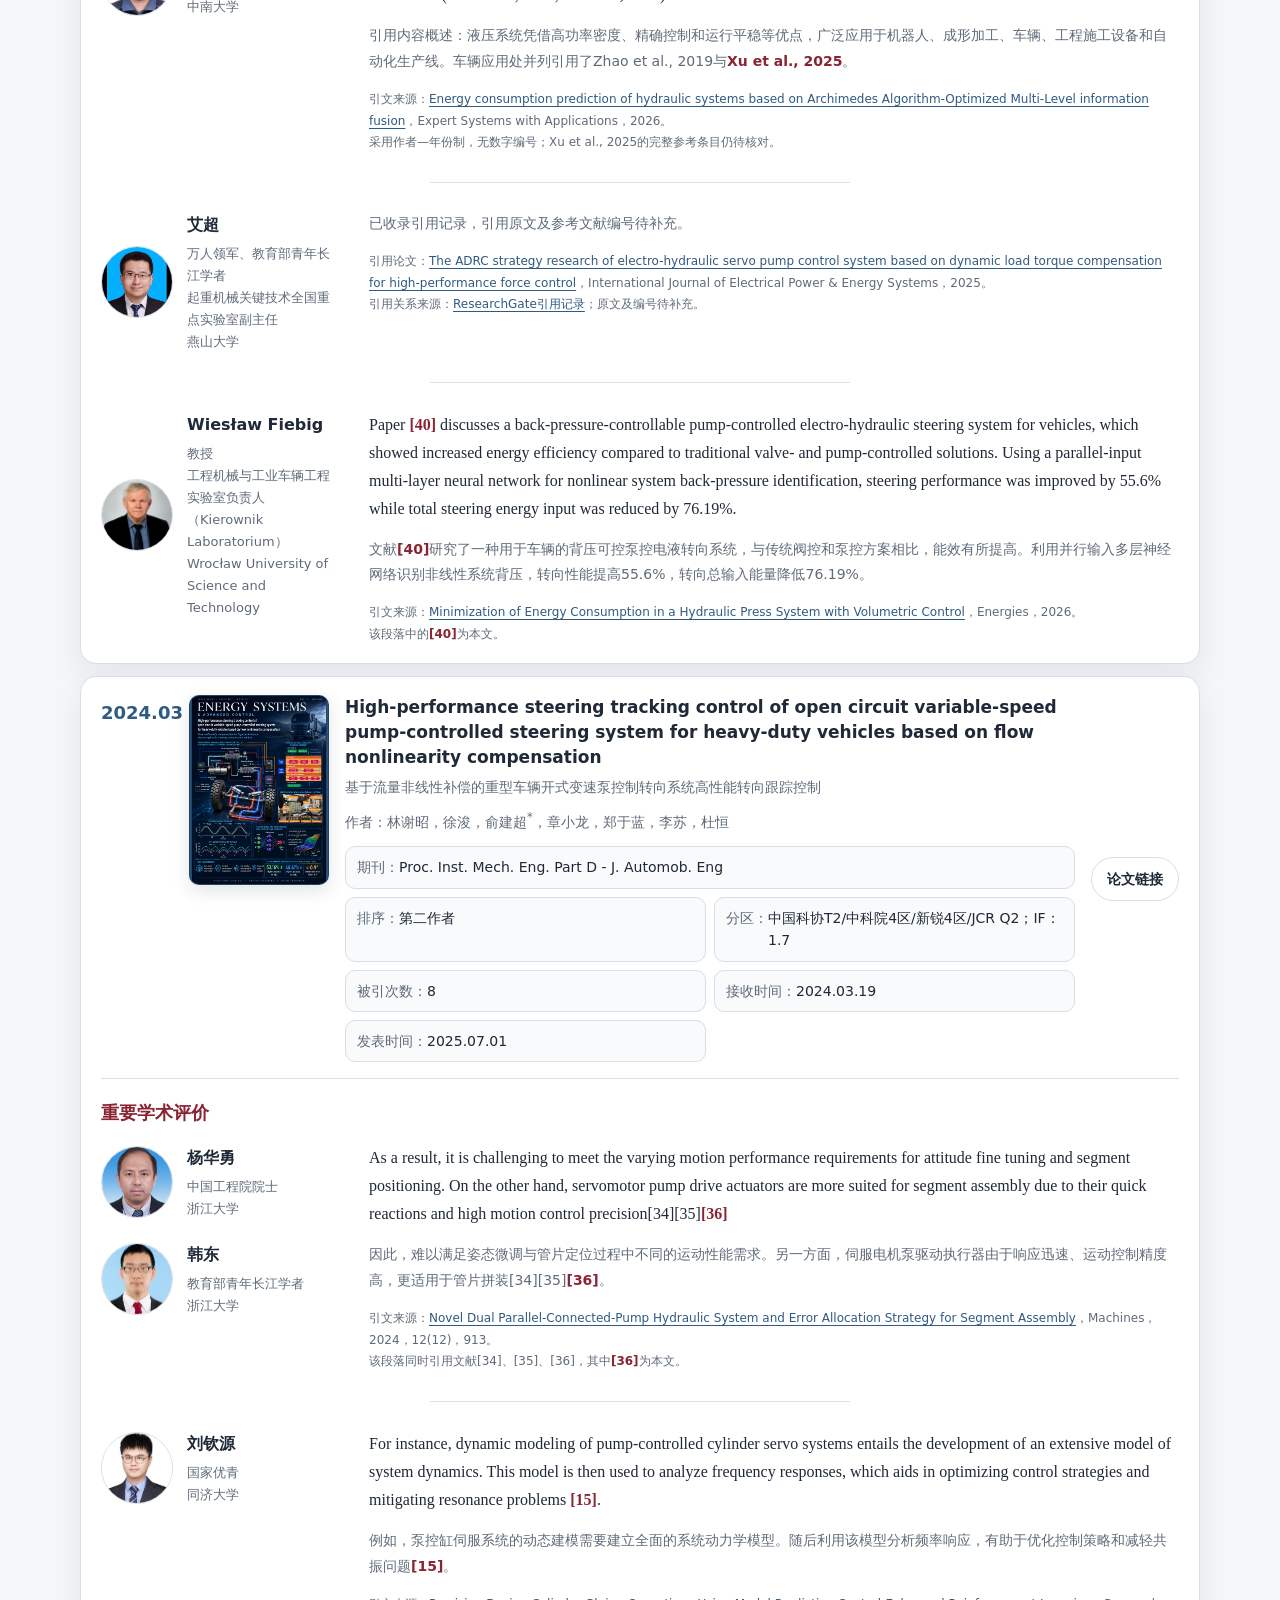
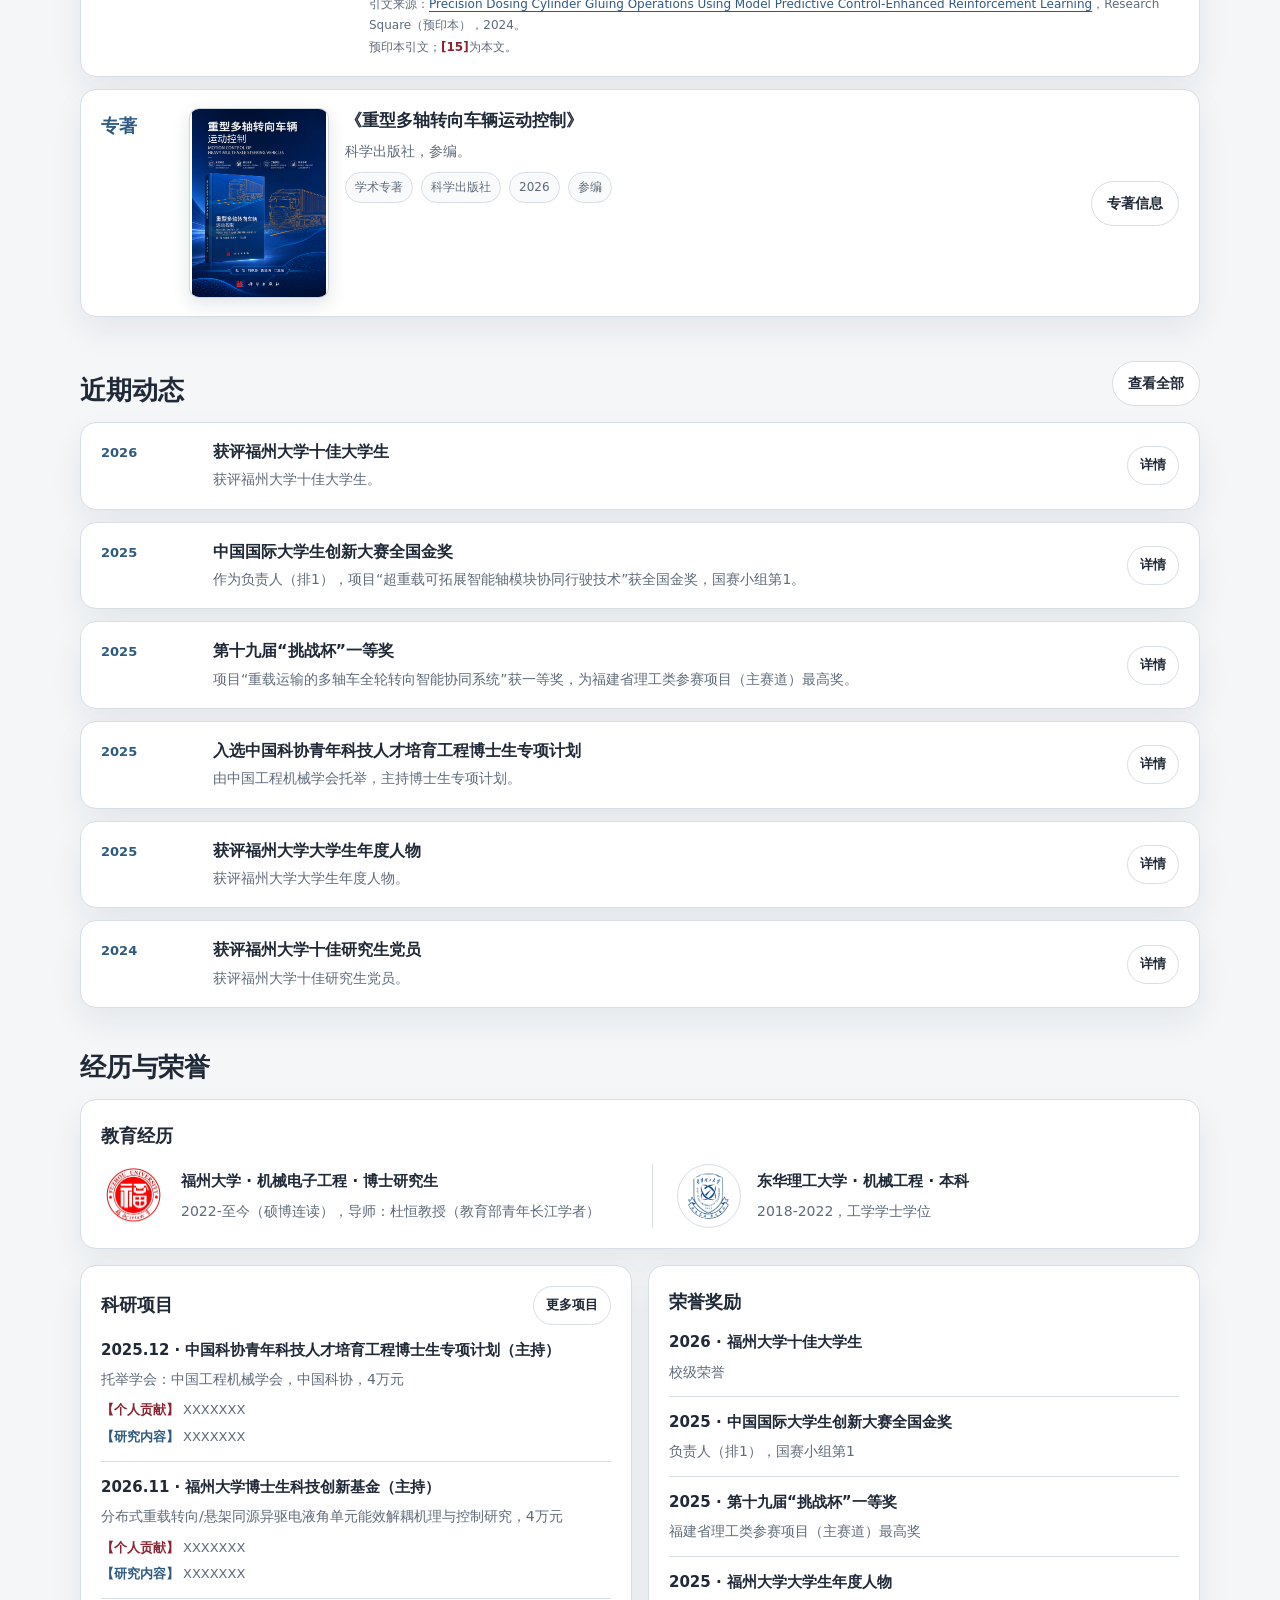
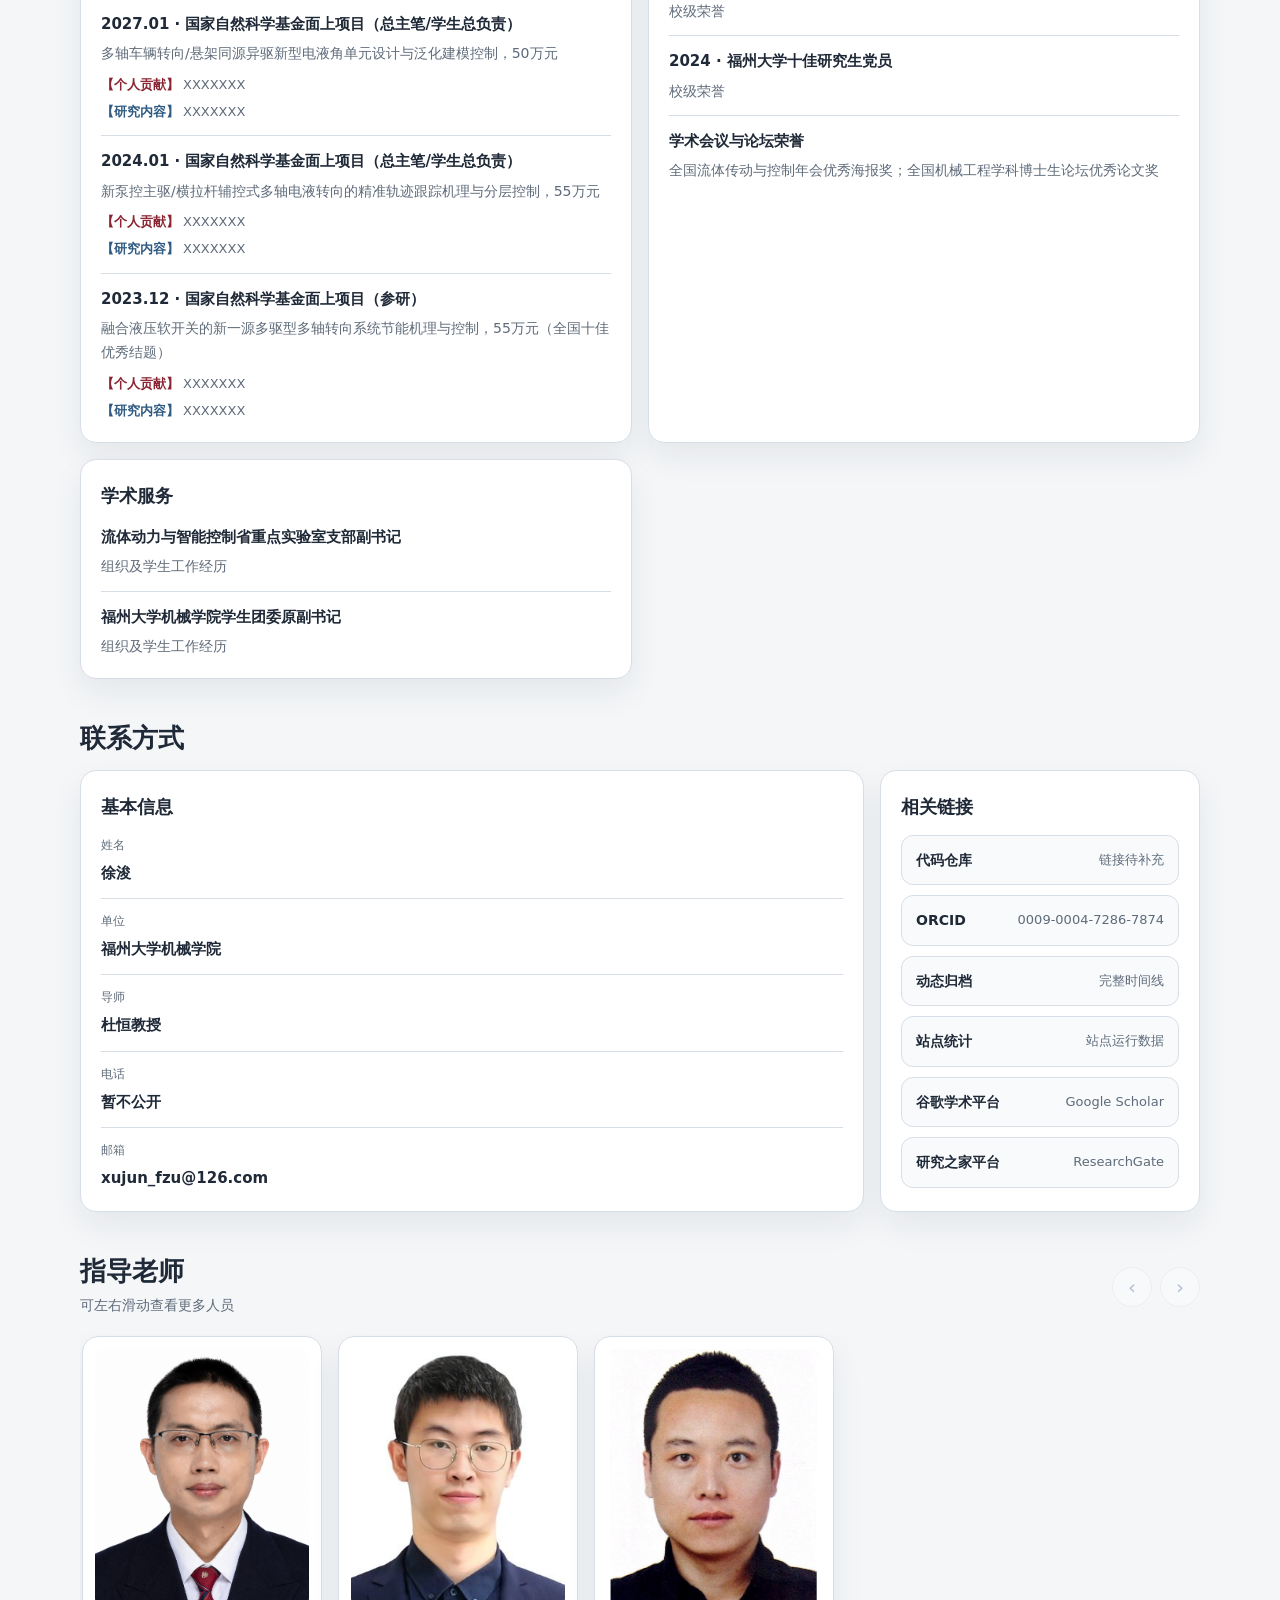
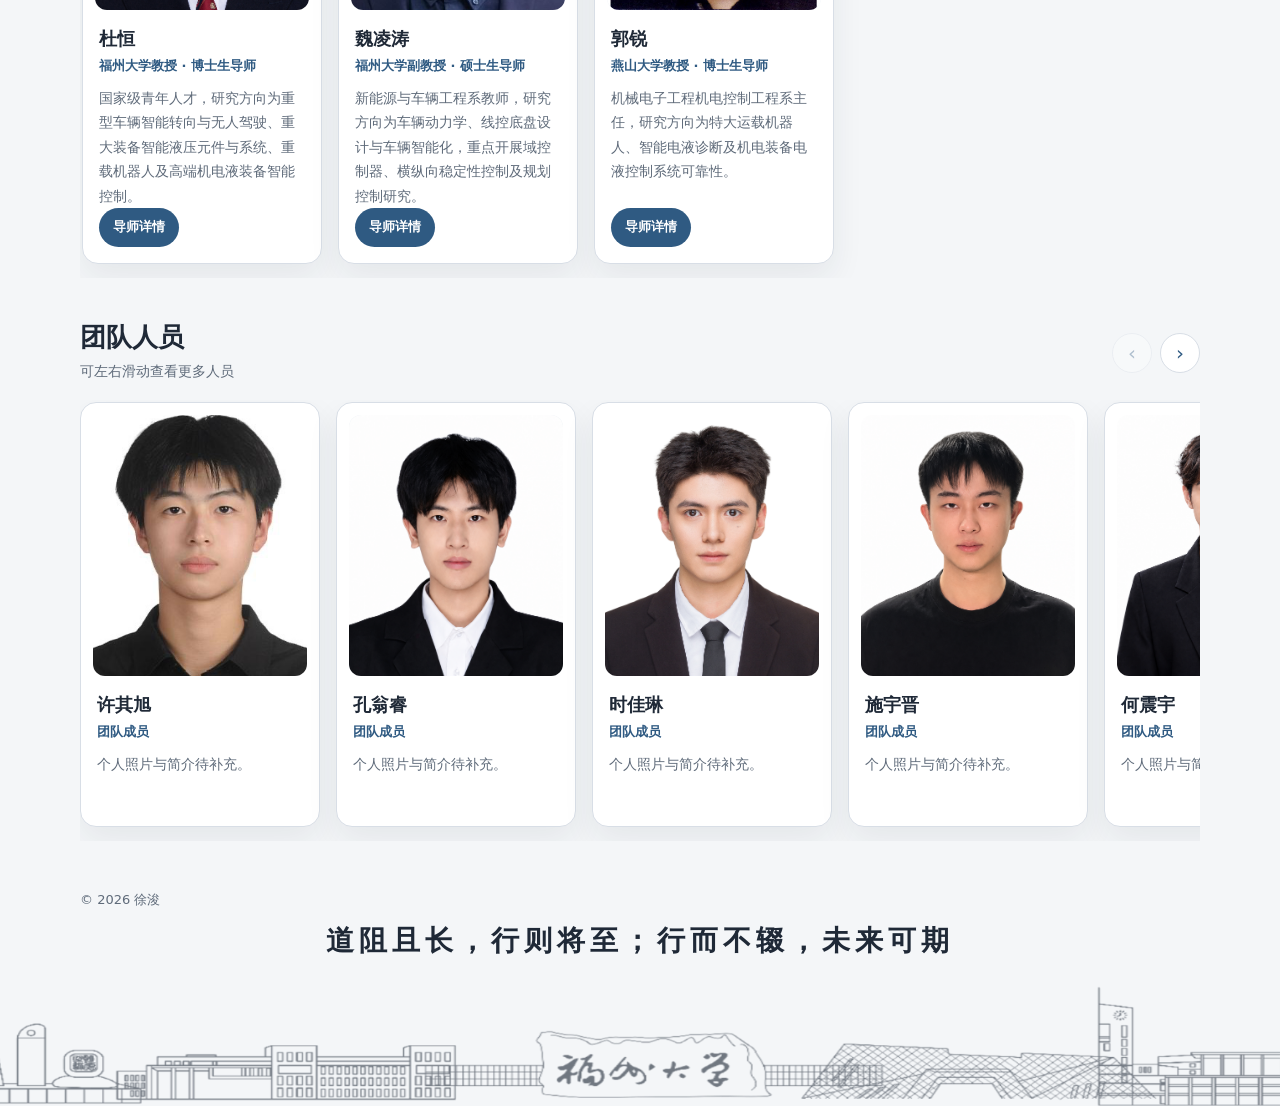
==== commit 666990ab: "Style research heading with fluid-power artwork and multicolor typography" ====
--- a/index.html
+++ b/index.html
@@ -1382,6 +1382,89 @@
             font-weight: 400;
         }
 
+        #research .research-art-title {
+            display: inline-flex;
+            align-items: center;
+            gap: 14px;
+            max-width: 100%;
+            padding: 2px 0 4px;
+        }
+
+        .research-title-icon {
+            display: block;
+            flex: 0 0 68px;
+            width: 68px;
+            height: 68px;
+        }
+
+        .research-title-lettering {
+            position: relative;
+            display: block;
+            min-width: 0;
+            padding-bottom: 21px;
+        }
+
+        .research-title-text {
+            display: block;
+            padding-right: 0.08em;
+            color: #21648d;
+            font-family: "Microsoft YaHei", "Noto Sans SC", "PingFang SC", sans-serif;
+            font-size: clamp(27px, 3.6vw, 42px);
+            font-weight: 900;
+            line-height: 1.25;
+            letter-spacing: 0.06em;
+            white-space: nowrap;
+            transform: skewX(-5deg);
+        }
+
+        @supports ((background-clip: text) or (-webkit-background-clip: text)) {
+            .research-title-text {
+                background: linear-gradient(105deg, #ce3047 0%, #d56a25 24%, #b58112 38%, #137b9d 53%, #1764a5 72%, #32804f 100%);
+                -webkit-background-clip: text;
+                background-clip: text;
+                -webkit-text-fill-color: transparent;
+                color: transparent;
+            }
+        }
+
+        .research-title-flow {
+            position: absolute;
+            left: 0;
+            bottom: 0;
+            display: block;
+            width: 100%;
+            height: 22px;
+            margin: 0;
+            overflow: visible;
+        }
+
+        @media (max-width: 640px) {
+            #research .research-art-title {
+                gap: 10px;
+            }
+
+            .research-title-icon {
+                flex-basis: 52px;
+                width: 52px;
+                height: 52px;
+            }
+
+            .research-title-flow {
+                height: 18px;
+            }
+
+            .research-title-lettering {
+                padding-bottom: 18px;
+            }
+        }
+
+        @media (forced-colors: active) {
+            .research-title-text {
+                background: none;
+                -webkit-text-fill-color: CanvasText;
+                color: CanvasText;
+            }
+        }
     </style>
 </head>
 <body>
@@ -1470,7 +1553,58 @@
             <div class="container">
                 <div class="section-head">
                     <div>
-                        <h2 class="section-title">主要研究内容</h2>
+                        <h2 class="section-title research-art-title" aria-label="主要研究内容">
+                            <svg class="research-title-icon" viewBox="0 0 80 80" aria-hidden="true" focusable="false">
+                                <defs>
+                                    <linearGradient id="research-icon-wash" x1="0" y1="0" x2="1" y2="1">
+                                        <stop offset="0" stop-color="#fff0e8"/>
+                                        <stop offset="1" stop-color="#e6f3f8"/>
+                                    </linearGradient>
+                                    <linearGradient id="research-pump-fluid" x1="0" y1="0" x2="1" y2="1">
+                                        <stop offset="0" stop-color="#1376b4"/>
+                                        <stop offset="1" stop-color="#249877"/>
+                                    </linearGradient>
+                                </defs>
+                                <circle cx="40" cy="40" r="38" fill="url(#research-icon-wash)"/>
+                                <g fill="none" stroke-linecap="round" stroke-linejoin="round">
+                                    <path d="M18 29V15H38V25" stroke="#df573b" stroke-width="3"/>
+                                    <path d="M18 51V64H56V54" stroke="#1788a4" stroke-width="3"/>
+                                    <circle cx="18" cy="40" r="11" fill="#fff" stroke="#24658c" stroke-width="2.4"/>
+                                    <rect x="32" y="25" width="30" height="29" rx="4" fill="#fff" stroke="#24658c" stroke-width="2.4"/>
+                                    <path d="M48 29V50M49 39.5H72" stroke="#24658c" stroke-width="2.8"/>
+                                    <path d="M35 30V36" stroke="#ed9a61" stroke-width="2"/>
+                                    <path d="M57 44V49" stroke="#5bbba6" stroke-width="2"/>
+                                </g>
+                                <path d="M15 34L23 40L15 46Z" fill="url(#research-pump-fluid)"/>
+                                <circle cx="38" cy="15" r="2.4" fill="#dc493b"/>
+                                <circle cx="56" cy="64" r="2.4" fill="#208b98"/>
+                            </svg>
+                            <span class="research-title-lettering">
+                                <span class="research-title-text">主要研究内容</span>
+                                <svg class="research-title-flow" viewBox="0 0 420 28" preserveAspectRatio="none" aria-hidden="true" focusable="false">
+                                    <defs>
+                                        <linearGradient id="research-warm-flow" x1="0" y1="0" x2="1" y2="0">
+                                            <stop offset="0" stop-color="#e8474c"/>
+                                            <stop offset="1" stop-color="#e99a3b"/>
+                                        </linearGradient>
+                                        <linearGradient id="research-cool-flow" x1="0" y1="0" x2="1" y2="0">
+                                            <stop offset="0" stop-color="#1e67a6"/>
+                                            <stop offset="0.6" stop-color="#1596ad"/>
+                                            <stop offset="1" stop-color="#55a763"/>
+                                        </linearGradient>
+                                    </defs>
+                                    <g fill="none" stroke-linecap="round" stroke-linejoin="round">
+                                        <path d="M3 6H104C120 6 122 18 140 18H212" stroke="url(#research-warm-flow)" stroke-width="3"/>
+                                        <path d="M78 21H176C194 21 198 7 216 7H414" stroke="url(#research-cool-flow)" stroke-width="3"/>
+                                        <path d="M224 21H336C349 21 352 13 366 13H404" stroke="#82bca4" stroke-width="1.6"/>
+                                    </g>
+                                    <circle cx="78" cy="21" r="3" fill="#fff" stroke="#276eaa" stroke-width="1.8"/>
+                                    <circle cx="224" cy="21" r="2.6" fill="#fff" stroke="#55a88d" stroke-width="1.6"/>
+                                    <path d="M209 14L216 18L209 22Z" fill="#de8a36"/>
+                                    <path d="M411 3L418 7L411 11Z" fill="#51a369"/>
+                                </svg>
+                            </span>
+                        </h2>
                     </div>
                 </div>
 
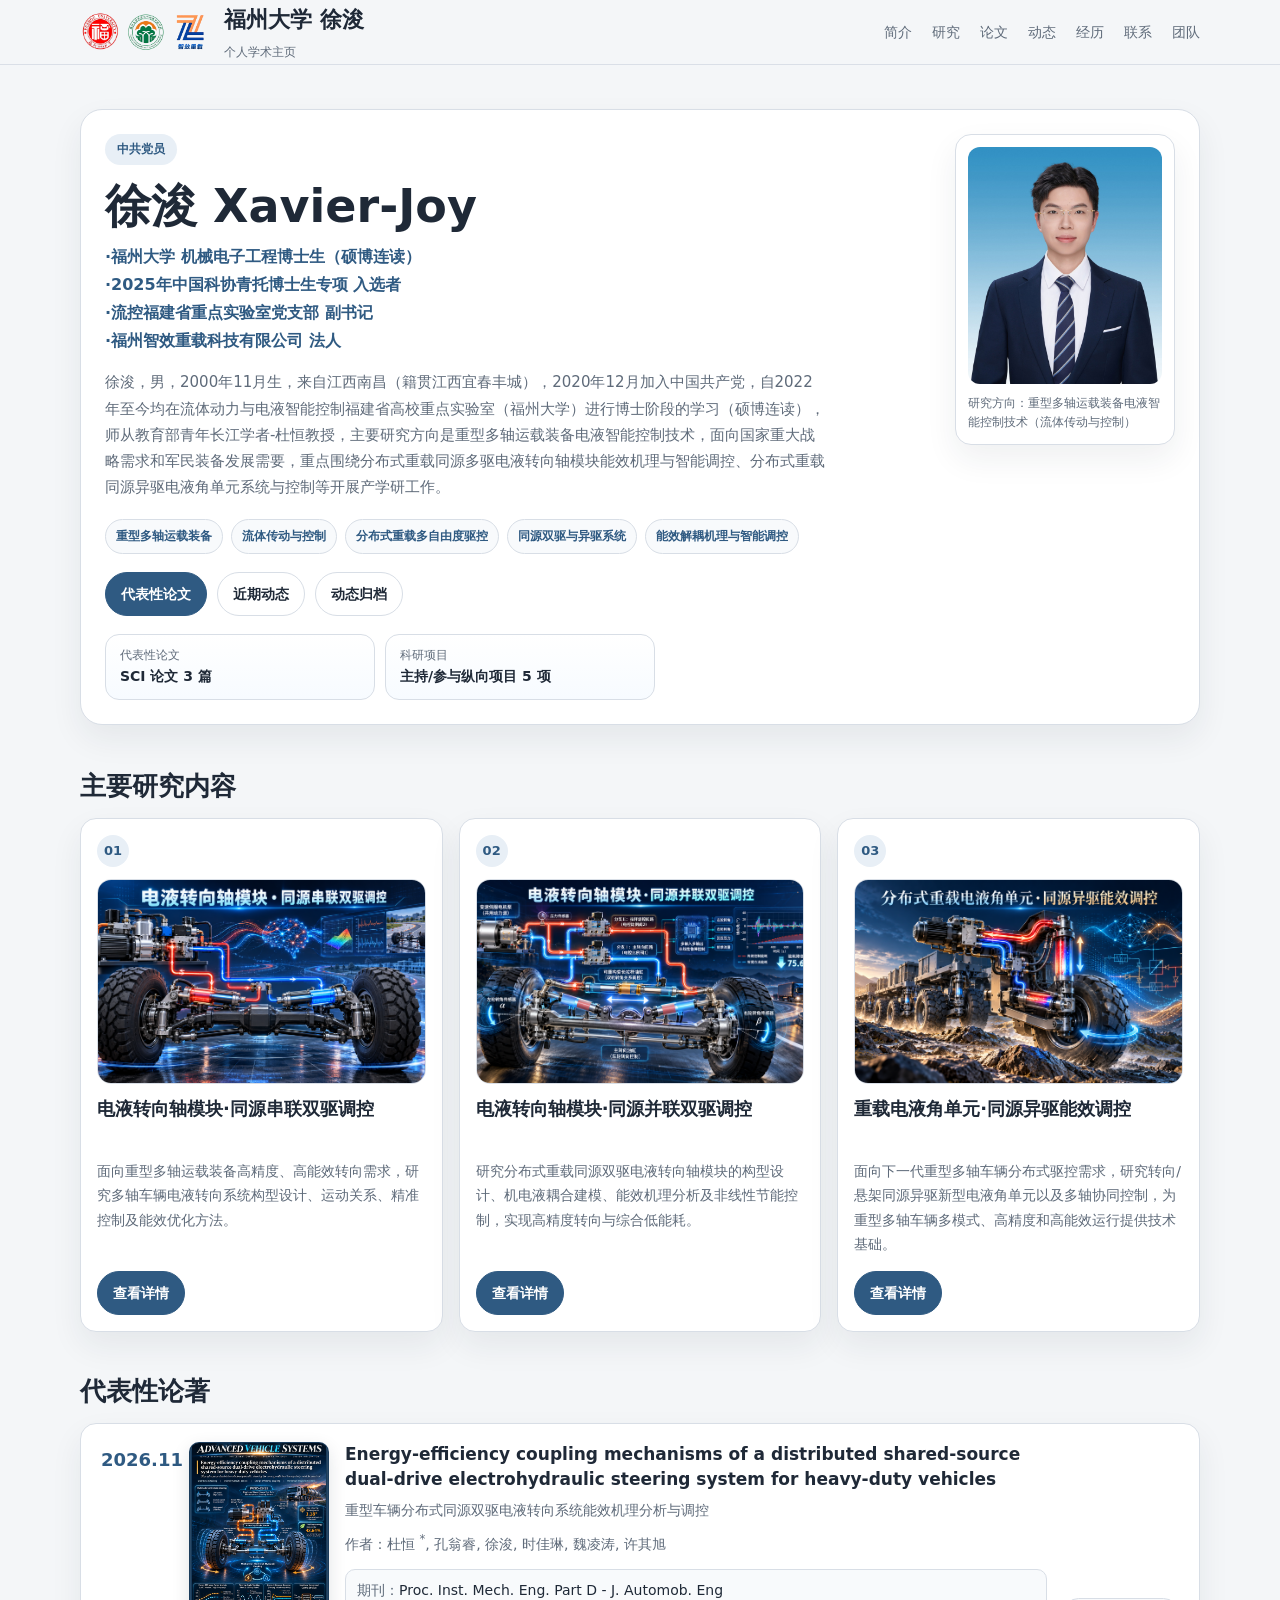
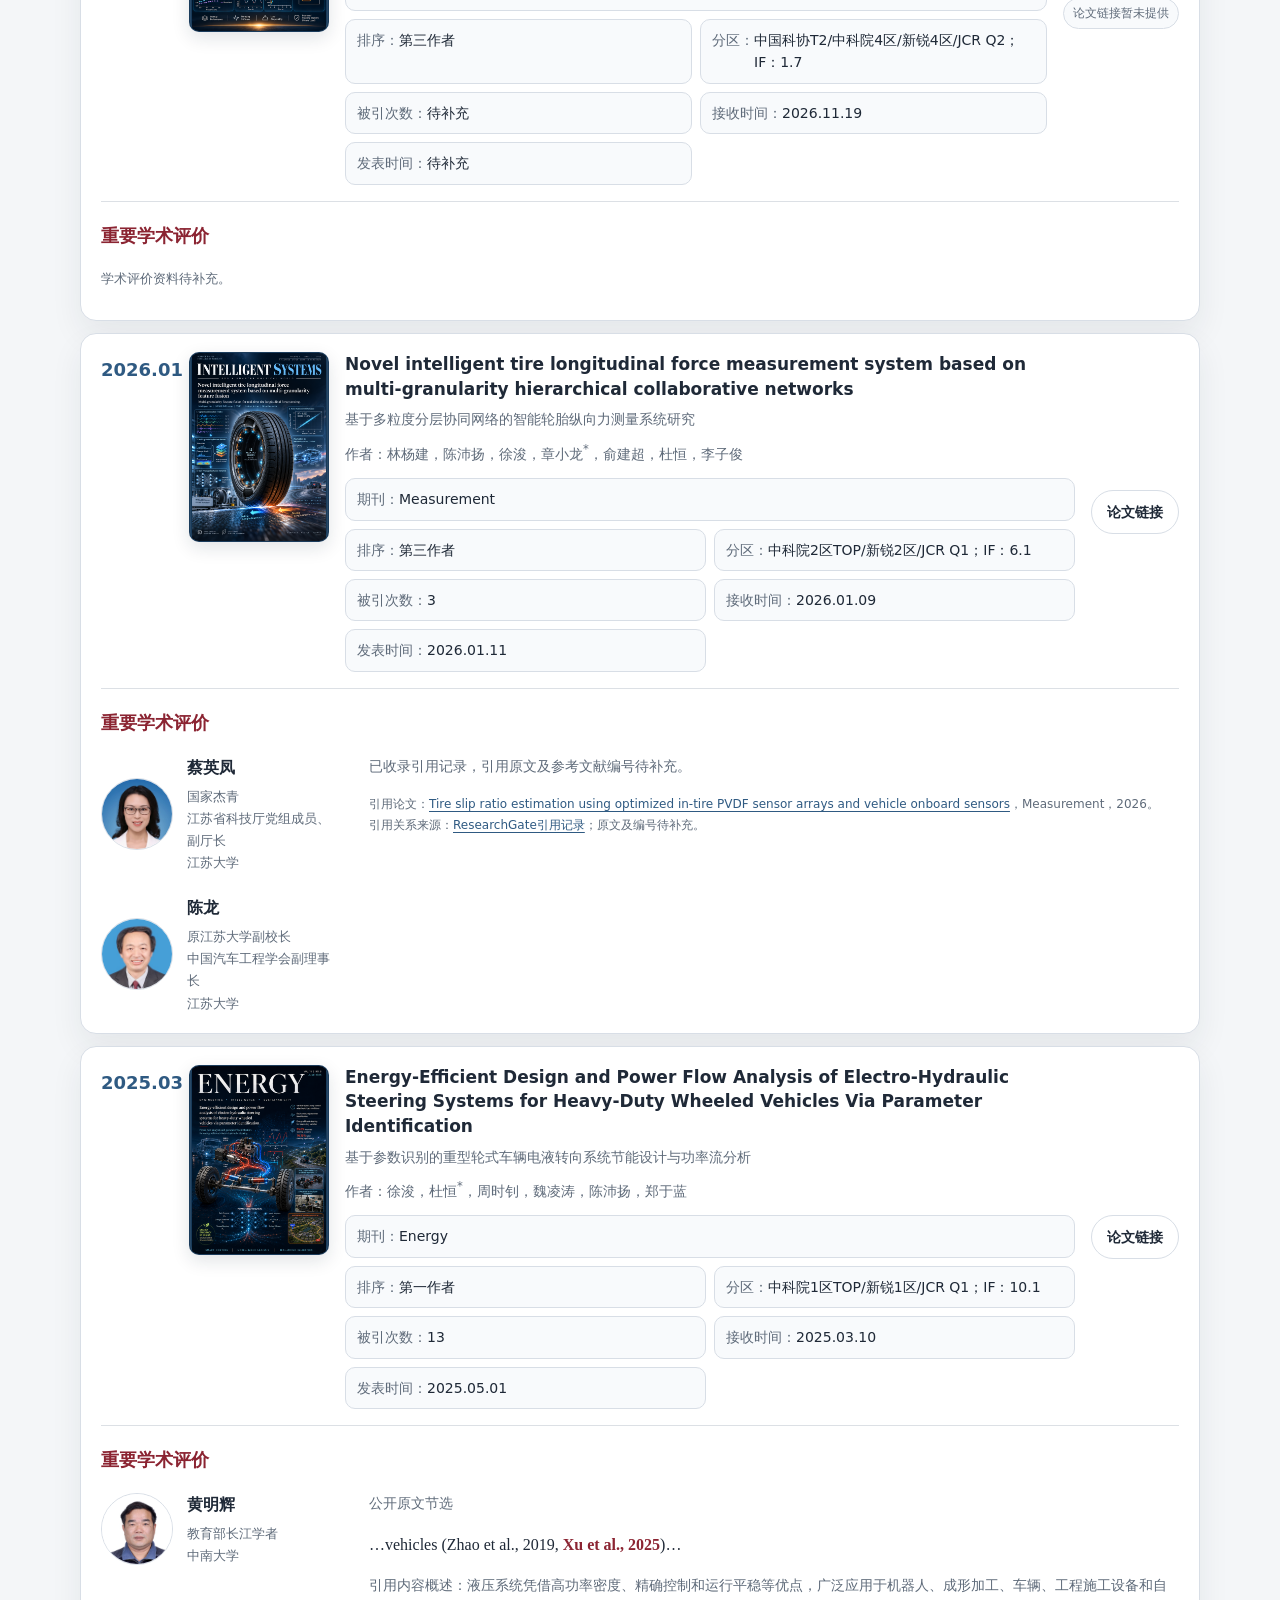
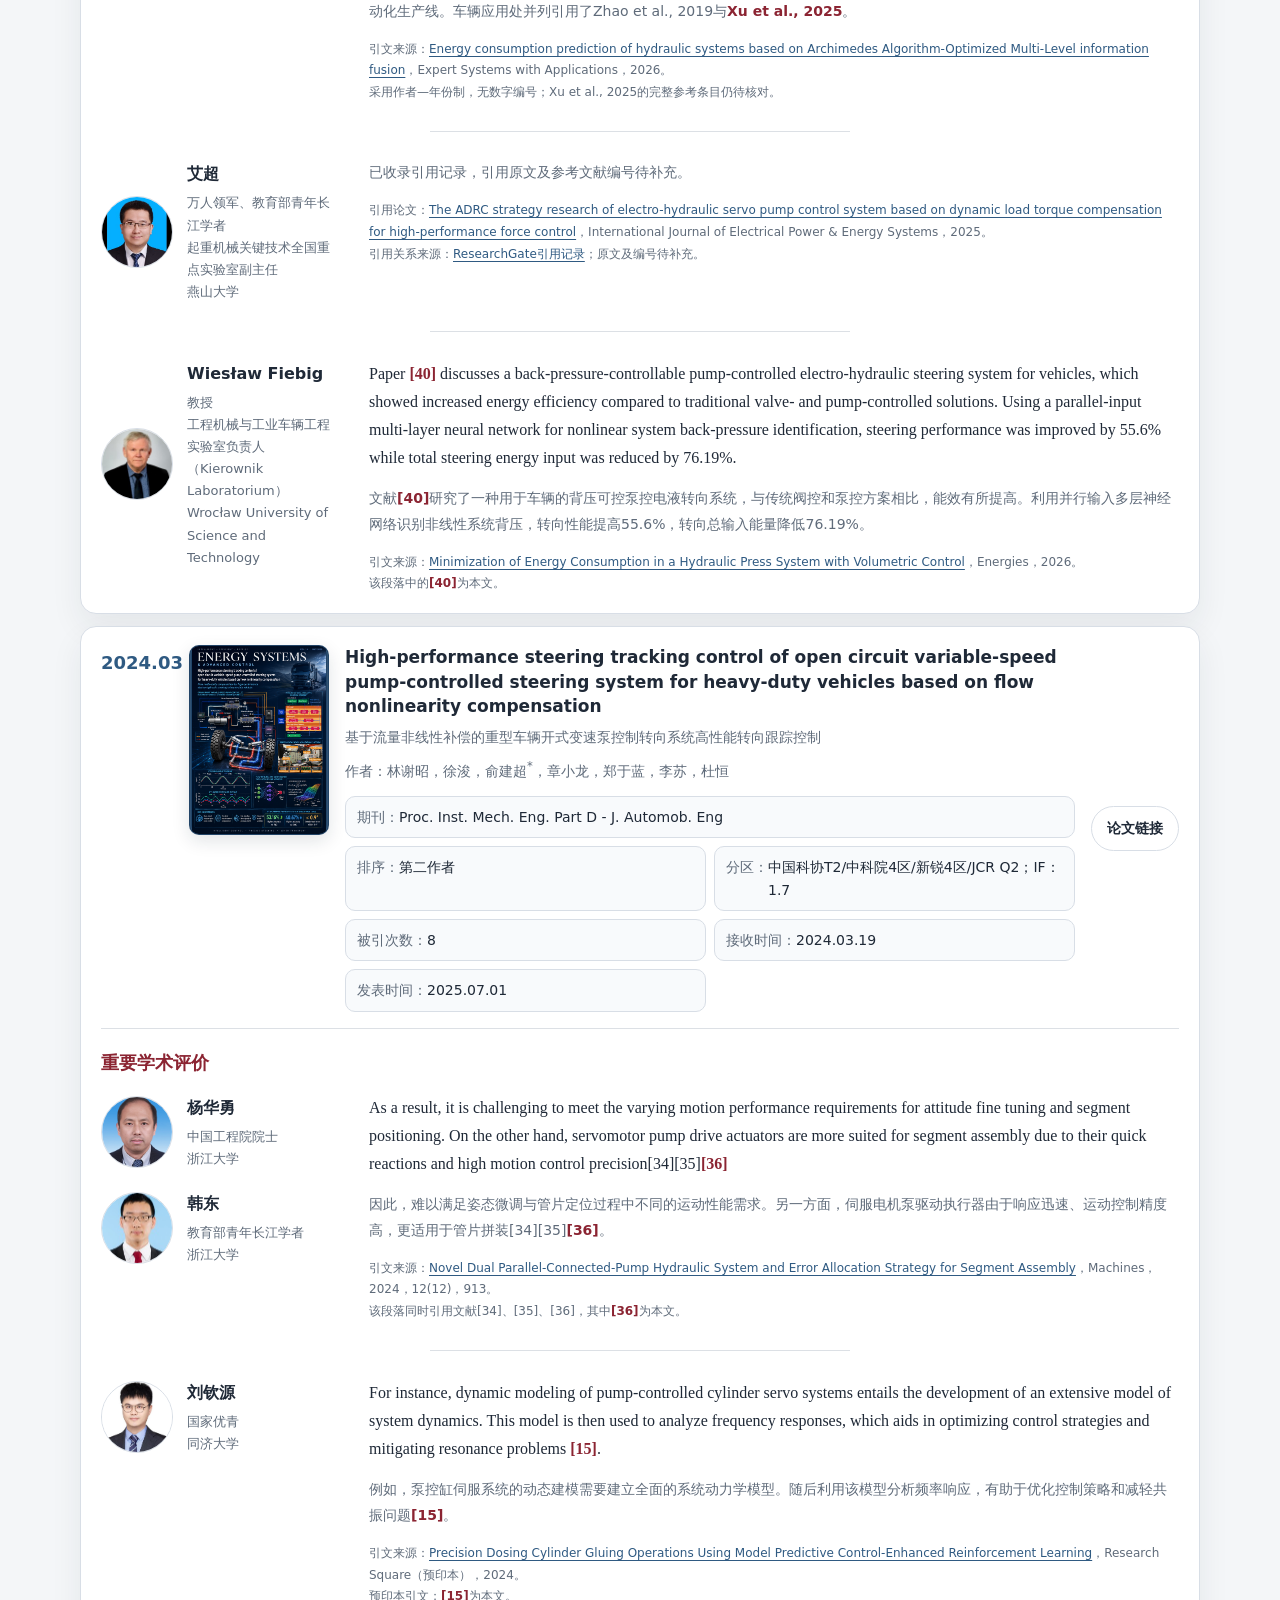
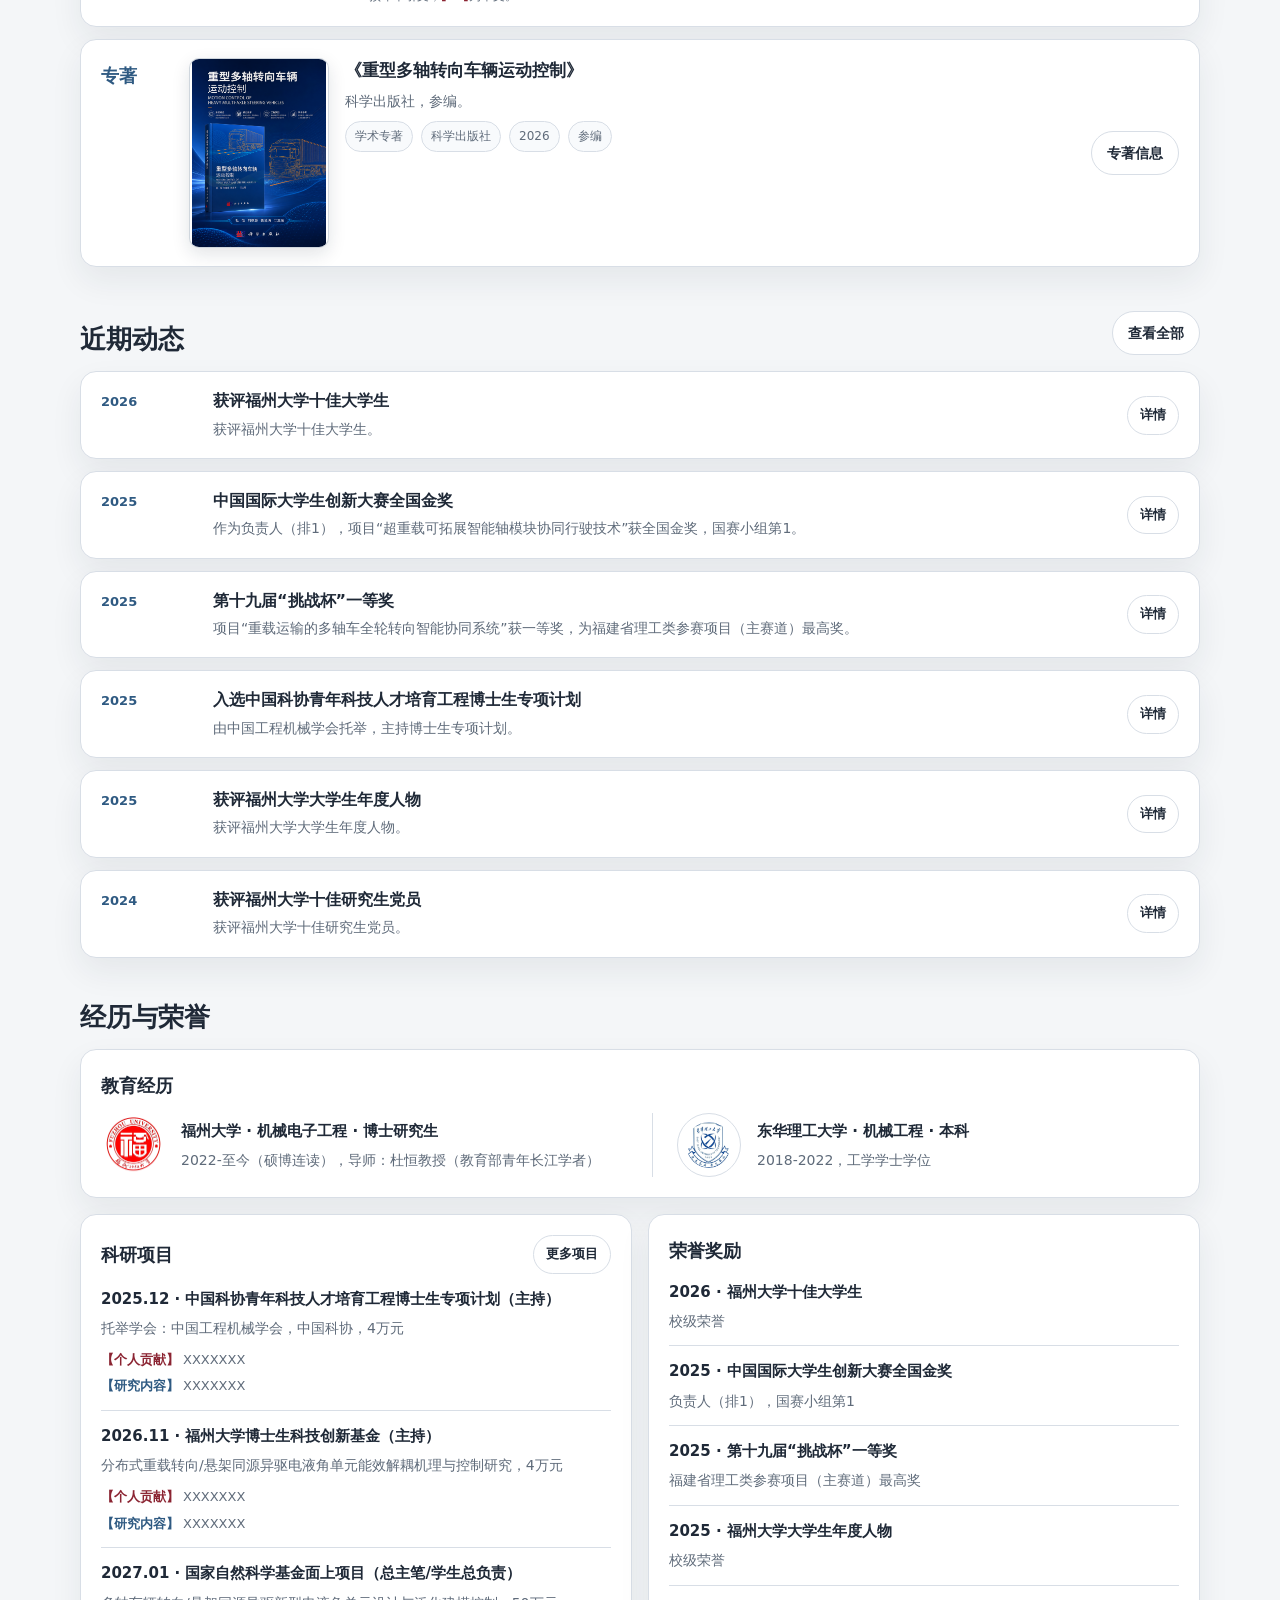
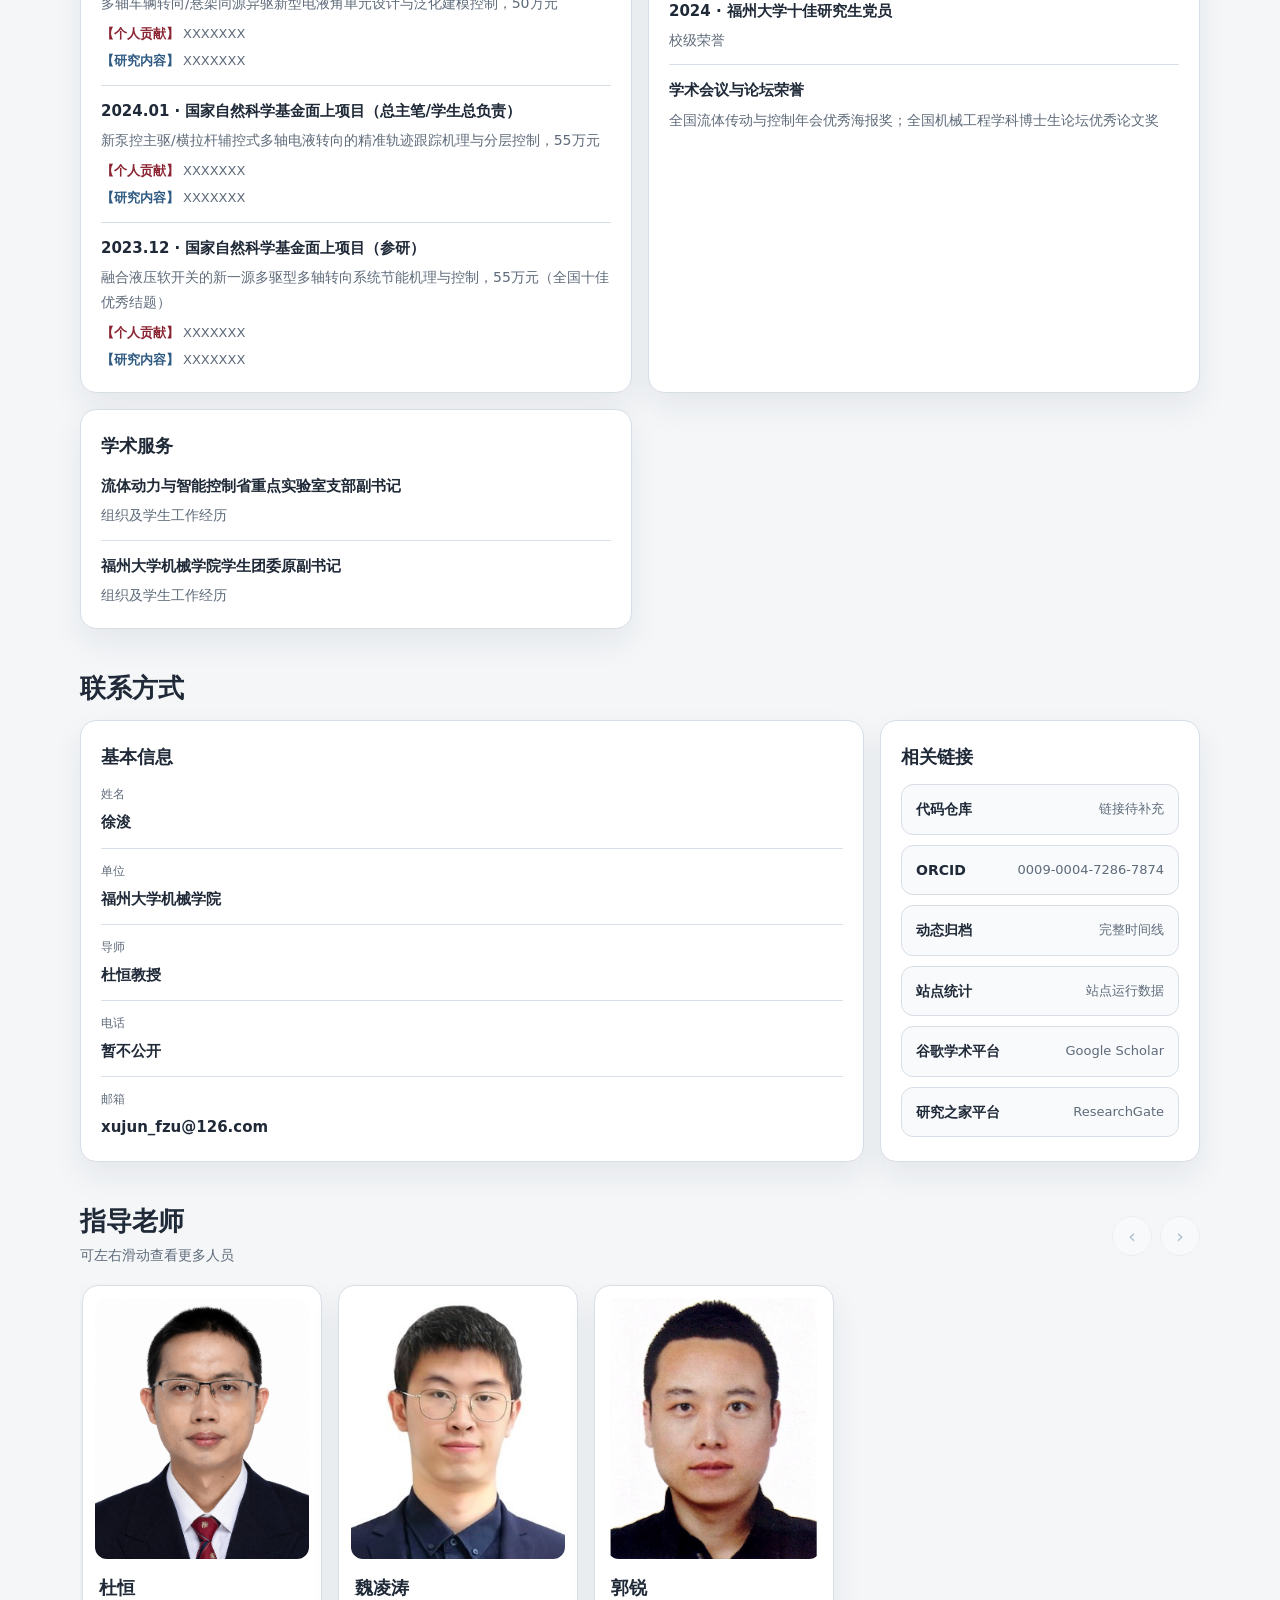
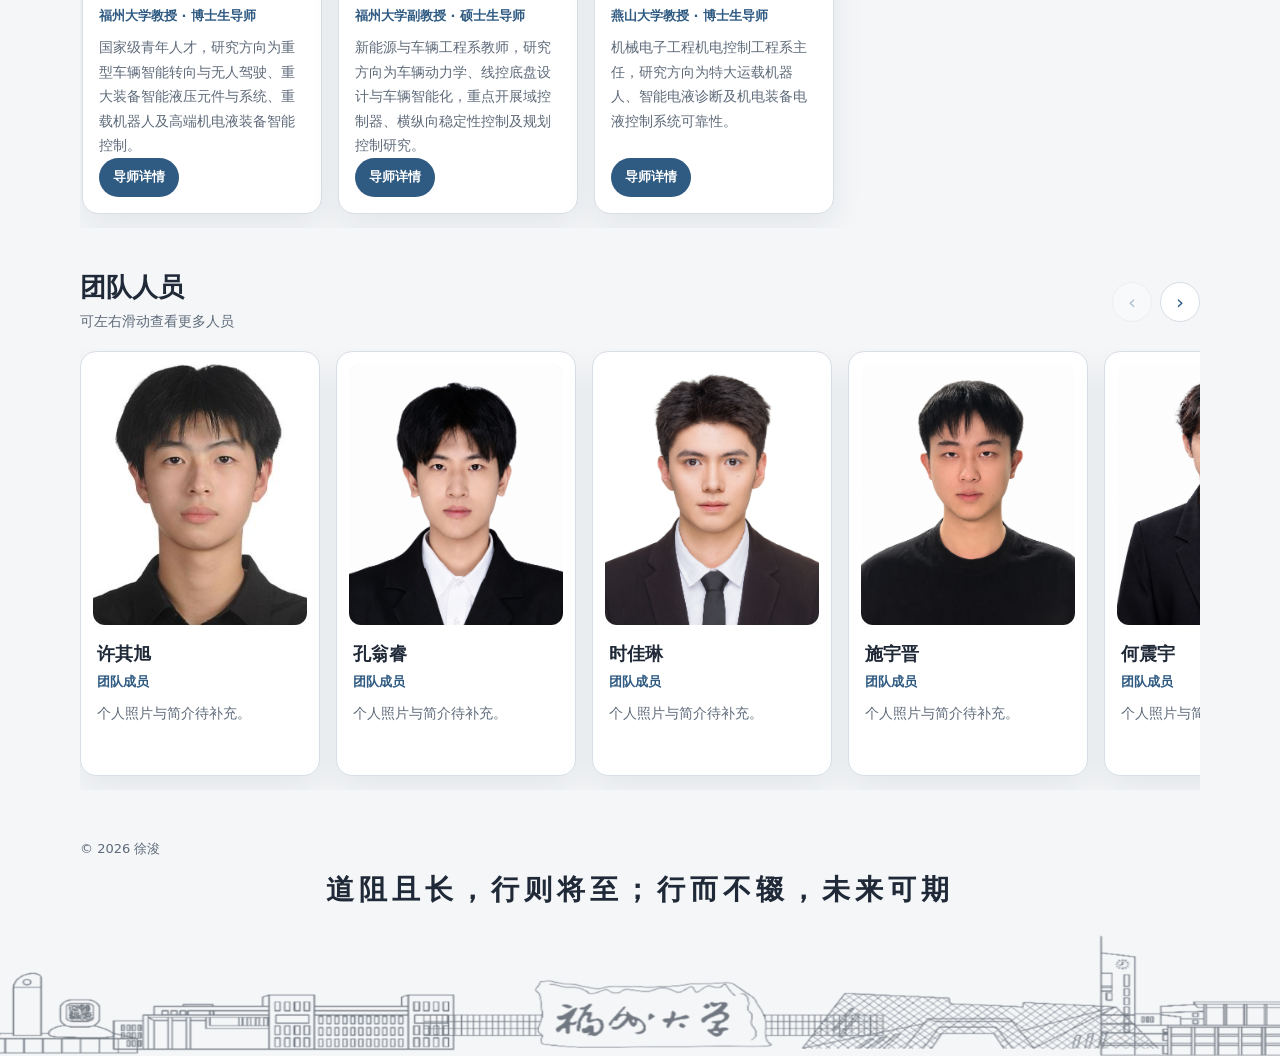
==== commit 216b6b46: "Restore original research section heading" ====
--- a/index.html
+++ b/index.html
@@ -1382,89 +1382,6 @@
             font-weight: 400;
         }
 
-        #research .research-art-title {
-            display: inline-flex;
-            align-items: center;
-            gap: 14px;
-            max-width: 100%;
-            padding: 2px 0 4px;
-        }
-
-        .research-title-icon {
-            display: block;
-            flex: 0 0 68px;
-            width: 68px;
-            height: 68px;
-        }
-
-        .research-title-lettering {
-            position: relative;
-            display: block;
-            min-width: 0;
-            padding-bottom: 21px;
-        }
-
-        .research-title-text {
-            display: block;
-            padding-right: 0.08em;
-            color: #21648d;
-            font-family: "Microsoft YaHei", "Noto Sans SC", "PingFang SC", sans-serif;
-            font-size: clamp(27px, 3.6vw, 42px);
-            font-weight: 900;
-            line-height: 1.25;
-            letter-spacing: 0.06em;
-            white-space: nowrap;
-            transform: skewX(-5deg);
-        }
-
-        @supports ((background-clip: text) or (-webkit-background-clip: text)) {
-            .research-title-text {
-                background: linear-gradient(105deg, #ce3047 0%, #d56a25 24%, #b58112 38%, #137b9d 53%, #1764a5 72%, #32804f 100%);
-                -webkit-background-clip: text;
-                background-clip: text;
-                -webkit-text-fill-color: transparent;
-                color: transparent;
-            }
-        }
-
-        .research-title-flow {
-            position: absolute;
-            left: 0;
-            bottom: 0;
-            display: block;
-            width: 100%;
-            height: 22px;
-            margin: 0;
-            overflow: visible;
-        }
-
-        @media (max-width: 640px) {
-            #research .research-art-title {
-                gap: 10px;
-            }
-
-            .research-title-icon {
-                flex-basis: 52px;
-                width: 52px;
-                height: 52px;
-            }
-
-            .research-title-flow {
-                height: 18px;
-            }
-
-            .research-title-lettering {
-                padding-bottom: 18px;
-            }
-        }
-
-        @media (forced-colors: active) {
-            .research-title-text {
-                background: none;
-                -webkit-text-fill-color: CanvasText;
-                color: CanvasText;
-            }
-        }
     </style>
 </head>
 <body>
@@ -1553,58 +1470,7 @@
             <div class="container">
                 <div class="section-head">
                     <div>
-                        <h2 class="section-title research-art-title" aria-label="主要研究内容">
-                            <svg class="research-title-icon" viewBox="0 0 80 80" aria-hidden="true" focusable="false">
-                                <defs>
-                                    <linearGradient id="research-icon-wash" x1="0" y1="0" x2="1" y2="1">
-                                        <stop offset="0" stop-color="#fff0e8"/>
-                                        <stop offset="1" stop-color="#e6f3f8"/>
-                                    </linearGradient>
-                                    <linearGradient id="research-pump-fluid" x1="0" y1="0" x2="1" y2="1">
-                                        <stop offset="0" stop-color="#1376b4"/>
-                                        <stop offset="1" stop-color="#249877"/>
-                                    </linearGradient>
-                                </defs>
-                                <circle cx="40" cy="40" r="38" fill="url(#research-icon-wash)"/>
-                                <g fill="none" stroke-linecap="round" stroke-linejoin="round">
-                                    <path d="M18 29V15H38V25" stroke="#df573b" stroke-width="3"/>
-                                    <path d="M18 51V64H56V54" stroke="#1788a4" stroke-width="3"/>
-                                    <circle cx="18" cy="40" r="11" fill="#fff" stroke="#24658c" stroke-width="2.4"/>
-                                    <rect x="32" y="25" width="30" height="29" rx="4" fill="#fff" stroke="#24658c" stroke-width="2.4"/>
-                                    <path d="M48 29V50M49 39.5H72" stroke="#24658c" stroke-width="2.8"/>
-                                    <path d="M35 30V36" stroke="#ed9a61" stroke-width="2"/>
-                                    <path d="M57 44V49" stroke="#5bbba6" stroke-width="2"/>
-                                </g>
-                                <path d="M15 34L23 40L15 46Z" fill="url(#research-pump-fluid)"/>
-                                <circle cx="38" cy="15" r="2.4" fill="#dc493b"/>
-                                <circle cx="56" cy="64" r="2.4" fill="#208b98"/>
-                            </svg>
-                            <span class="research-title-lettering">
-                                <span class="research-title-text">主要研究内容</span>
-                                <svg class="research-title-flow" viewBox="0 0 420 28" preserveAspectRatio="none" aria-hidden="true" focusable="false">
-                                    <defs>
-                                        <linearGradient id="research-warm-flow" x1="0" y1="0" x2="1" y2="0">
-                                            <stop offset="0" stop-color="#e8474c"/>
-                                            <stop offset="1" stop-color="#e99a3b"/>
-                                        </linearGradient>
-                                        <linearGradient id="research-cool-flow" x1="0" y1="0" x2="1" y2="0">
-                                            <stop offset="0" stop-color="#1e67a6"/>
-                                            <stop offset="0.6" stop-color="#1596ad"/>
-                                            <stop offset="1" stop-color="#55a763"/>
-                                        </linearGradient>
-                                    </defs>
-                                    <g fill="none" stroke-linecap="round" stroke-linejoin="round">
-                                        <path d="M3 6H104C120 6 122 18 140 18H212" stroke="url(#research-warm-flow)" stroke-width="3"/>
-                                        <path d="M78 21H176C194 21 198 7 216 7H414" stroke="url(#research-cool-flow)" stroke-width="3"/>
-                                        <path d="M224 21H336C349 21 352 13 366 13H404" stroke="#82bca4" stroke-width="1.6"/>
-                                    </g>
-                                    <circle cx="78" cy="21" r="3" fill="#fff" stroke="#276eaa" stroke-width="1.8"/>
-                                    <circle cx="224" cy="21" r="2.6" fill="#fff" stroke="#55a88d" stroke-width="1.6"/>
-                                    <path d="M209 14L216 18L209 22Z" fill="#de8a36"/>
-                                    <path d="M411 3L418 7L411 11Z" fill="#51a369"/>
-                                </svg>
-                            </span>
-                        </h2>
+                        <h2 class="section-title">主要研究内容</h2>
                     </div>
                 </div>
 
